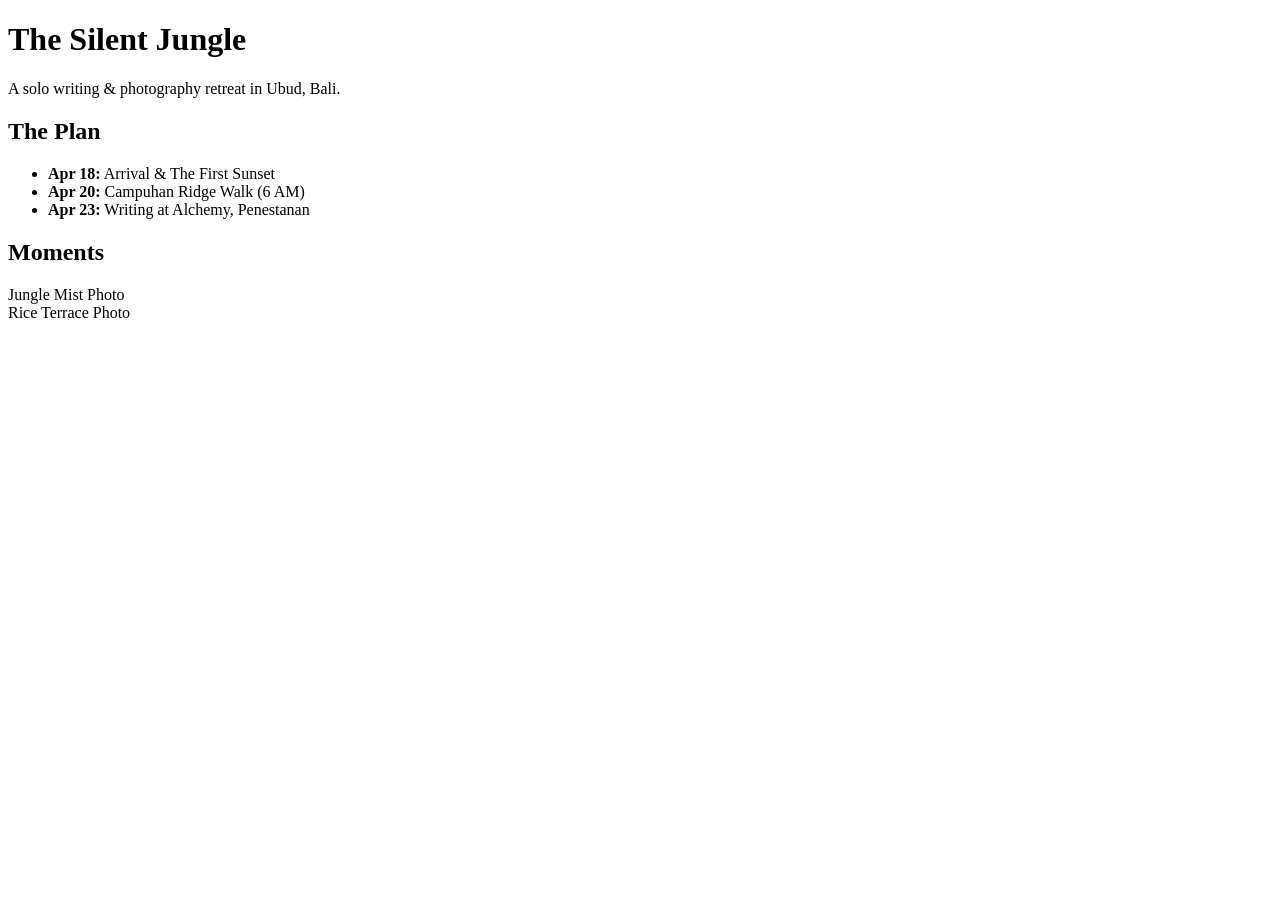
==== index.html @ 525269db "Add initial HTML structure for Ubud Retreat" ====
<!DOCTYPE html>
<html lang="en">
<head>
    <meta charset="UTF-8">
    <meta name="viewport" content="width=device-width, initial-scale=1.0">
    <title>Ubud Retreat | April 2026</title>
    <link rel="stylesheet" href="style.css">
</head>
<body>
    <header>
        <h1>The Silent Jungle</h1>
        <p>A solo writing & photography retreat in Ubud, Bali.</p>
    </header>

    <main>
        <section id="itinerary">
            <h2>The Plan</h2>
            <ul>
                <li><strong>Apr 18:</strong> Arrival & The First Sunset</li>
                <li><strong>Apr 20:</strong> Campuhan Ridge Walk (6 AM)</li>
                <li><strong>Apr 23:</strong> Writing at Alchemy, Penestanan</li>
            </ul>
        </section>

        <section id="gallery">
            <h2>Moments</h2>
            <div class="photo-grid">
                <div class="placeholder">Jungle Mist Photo</div>
                <div class="placeholder">Rice Terrace Photo</div>
            </div>
        </section>
    </main>
</body>
</html>
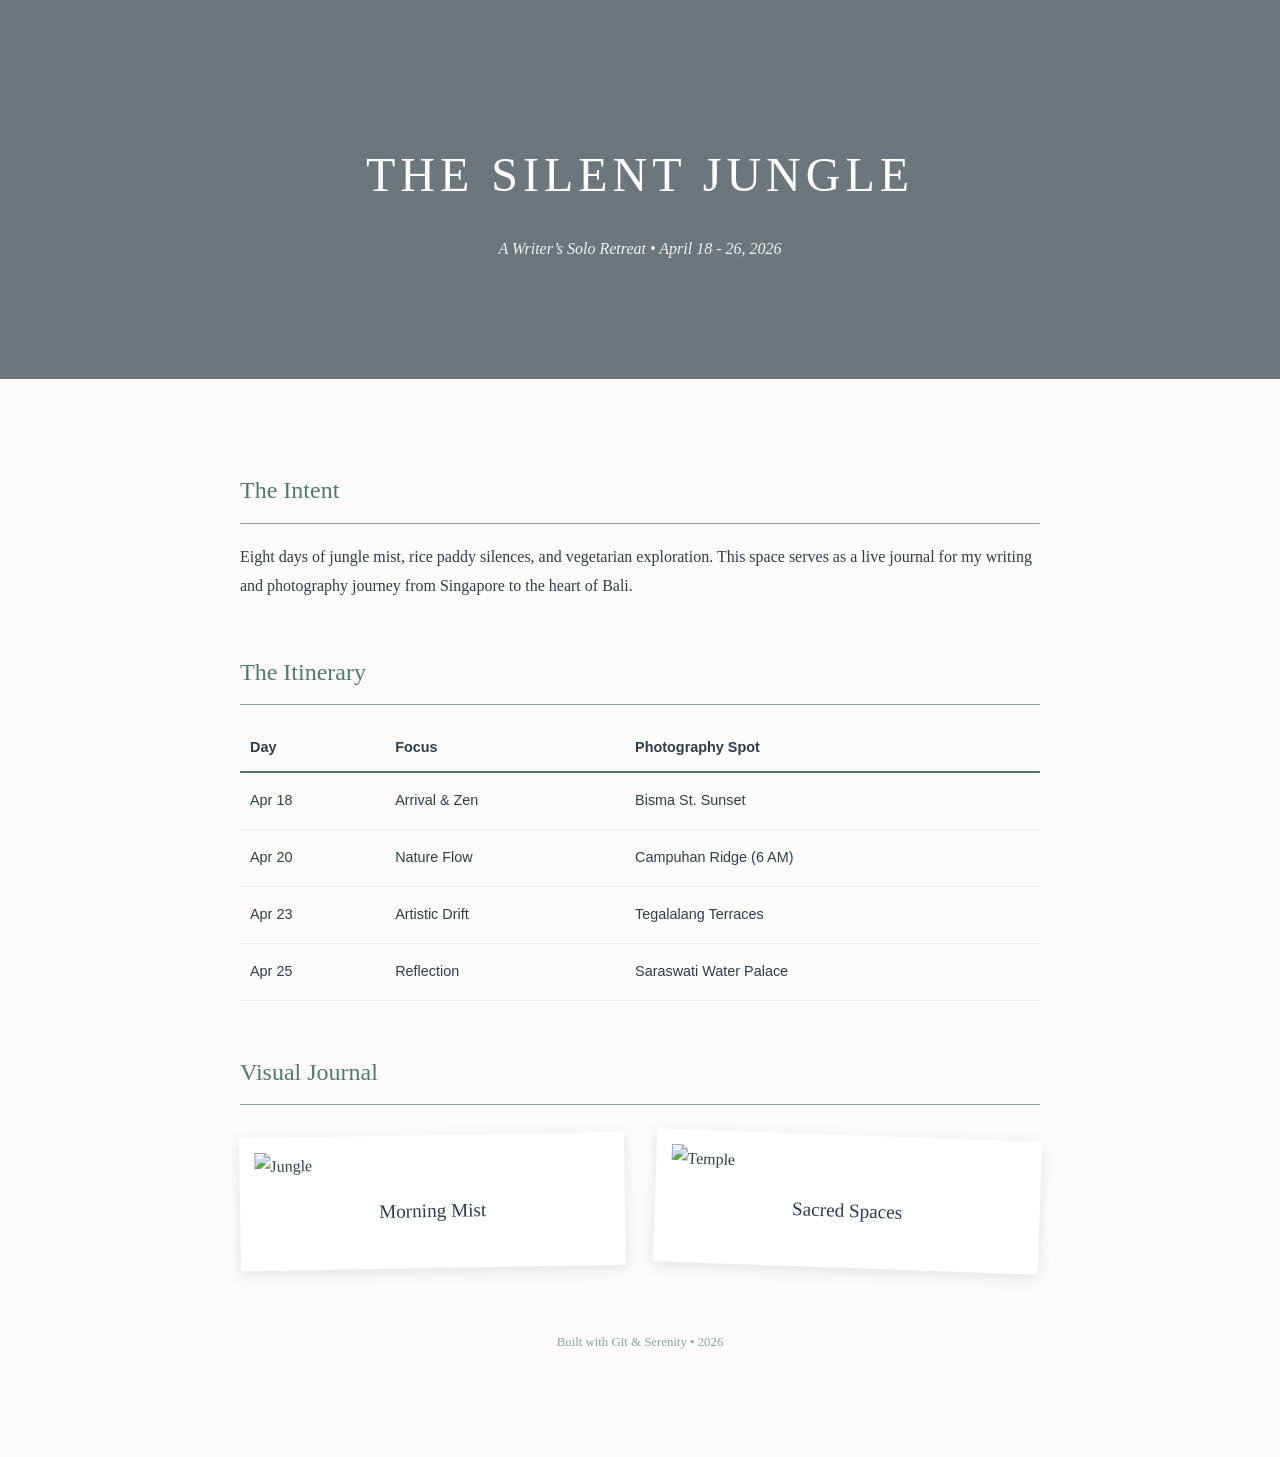
==== commit 61e1d1d5: "Revise title and enhance content structure Updated the title and added new sections for itinerary an" ====
--- a/index.html
+++ b/index.html
@@ -3,32 +3,59 @@
 <head>
     <meta charset="UTF-8">
     <meta name="viewport" content="width=device-width, initial-scale=1.0">
-    <title>Ubud Retreat | April 2026</title>
+    <title>Ubud Retreat | Yugam</title>
     <link rel="stylesheet" href="style.css">
 </head>
 <body>
-    <header>
-        <h1>The Silent Jungle</h1>
-        <p>A solo writing & photography retreat in Ubud, Bali.</p>
-    </header>
 
-    <main>
-        <section id="itinerary">
-            <h2>The Plan</h2>
-            <ul>
-                <li><strong>Apr 18:</strong> Arrival & The First Sunset</li>
-                <li><strong>Apr 20:</strong> Campuhan Ridge Walk (6 AM)</li>
-                <li><strong>Apr 23:</strong> Writing at Alchemy, Penestanan</li>
-            </ul>
-        </section>
+<header>
+    <h1>The Silent Jungle</h1>
+    <p>A Writer’s Solo Retreat • April 18 - 26, 2026</p>
+</header>
 
-        <section id="gallery">
-            <h2>Moments</h2>
-            <div class="photo-grid">
-                <div class="placeholder">Jungle Mist Photo</div>
-                <div class="placeholder">Rice Terrace Photo</div>
+<div class="container">
+    <section id="intro">
+        <h2>The Intent</h2>
+        <p>Eight days of jungle mist, rice paddy silences, and vegetarian exploration. This space serves as a live journal for my writing and photography journey from Singapore to the heart of Bali.</p>
+    </section>
+
+    <section id="plan">
+        <h2>The Itinerary</h2>
+        <table>
+            <thead>
+                <tr>
+                    <th>Day</th>
+                    <th>Focus</th>
+                    <th>Photography Spot</th>
+                </tr>
+            </thead>
+            <tbody>
+                <tr><td>Apr 18</td><td>Arrival & Zen</td><td>Bisma St. Sunset</td></tr>
+                <tr><td>Apr 20</td><td>Nature Flow</td><td>Campuhan Ridge (6 AM)</td></tr>
+                <tr><td>Apr 23</td><td>Artistic Drift</td><td>Tegalalang Terraces</td></tr>
+                <tr><td>Apr 25</td><td>Reflection</td><td>Saraswati Water Palace</td></tr>
+            </tbody>
+        </table>
+    </section>
+
+    <section id="gallery">
+        <h2>Visual Journal</h2>
+        <div class="gallery">
+            <div class="polaroid">
+                <img src="https://images.unsplash.com/photo-1544644181-1484b3fdfc62?auto=format&fit=crop&q=80&w=400" alt="Jungle">
+                <div class="polaroid-caption">Morning Mist</div>
             </div>
-        </section>
-    </main>
+            <div class="polaroid">
+                <img src="https://images.unsplash.com/photo-1518548419970-58e3b4079ab2?auto=format&fit=crop&q=80&w=400" alt="Temple">
+                <div class="polaroid-caption">Sacred Spaces</div>
+            </div>
+        </div>
+    </section>
+
+    <footer>
+        <p>Built with Git & Serenity • 2026</p>
+    </footer>
+</div>
+
 </body>
 </html>
--- a/style.css
+++ b/style.css
@@ -0,0 +1,99 @@
+:root {
+    --jungle-dark: #2f3e46;
+    --jungle-green: #52796f;
+    --cream: #fdfcfb;
+    --sand: #f4f1de;
+    --accent: #84a59d;
+}
+
+body {
+    font-family: 'Georgia', serif;
+    background-color: var(--cream);
+    color: var(--jungle-dark);
+    line-height: 1.8;
+    margin: 0;
+    padding: 0;
+}
+
+.container {
+    max-width: 800px;
+    margin: 0 auto;
+    padding: 40px 20px;
+}
+
+header {
+    text-align: center;
+    padding: 100px 20px;
+    background: linear-gradient(rgba(47, 62, 70, 0.7), rgba(47, 62, 70, 0.7)), 
+                url('https://images.unsplash.com/photo-1558005530-d7c896398ea6?auto=format&fit=crop&q=80&w=1200');
+    background-size: cover;
+    background-position: center;
+    color: white;
+}
+
+header h1 {
+    font-size: 3rem;
+    font-weight: 300;
+    letter-spacing: 5px;
+    text-transform: uppercase;
+    margin-bottom: 10px;
+}
+
+header p {
+    font-style: italic;
+    opacity: 0.9;
+}
+
+h2 {
+    border-bottom: 1px solid var(--accent);
+    padding-bottom: 10px;
+    margin-top: 50px;
+    font-weight: 400;
+    color: var(--jungle-green);
+}
+
+/* Itinerary Table Styling */
+table {
+    width: 100%;
+    border-collapse: collapse;
+    margin: 20px 0;
+    font-family: sans-serif;
+    font-size: 0.9rem;
+}
+
+th { text-align: left; border-bottom: 2px solid var(--jungle-green); padding: 10px; }
+td { padding: 15px 10px; border-bottom: 1px solid #eee; }
+
+/* Photo Gallery Polaroids */
+.gallery {
+    display: grid;
+    grid-template-columns: repeat(auto-fit, minmax(250px, 1fr));
+    gap: 30px;
+    margin-top: 30px;
+}
+
+.polaroid {
+    background: white;
+    padding: 15px 15px 40px 15px;
+    box-shadow: 0 4px 15px rgba(0,0,0,0.1);
+    transform: rotate(-1deg);
+    transition: 0.3s;
+}
+
+.polaroid:nth-child(even) { transform: rotate(2deg); }
+
+.polaroid img { width: 100%; height: auto; }
+
+.polaroid-caption {
+    text-align: center;
+    margin-top: 15px;
+    font-family: 'Brush Script MT', cursive; /* or any handwriting font */
+    font-size: 1.2rem;
+}
+
+footer {
+    text-align: center;
+    padding: 50px;
+    font-size: 0.8rem;
+    color: var(--accent);
+}
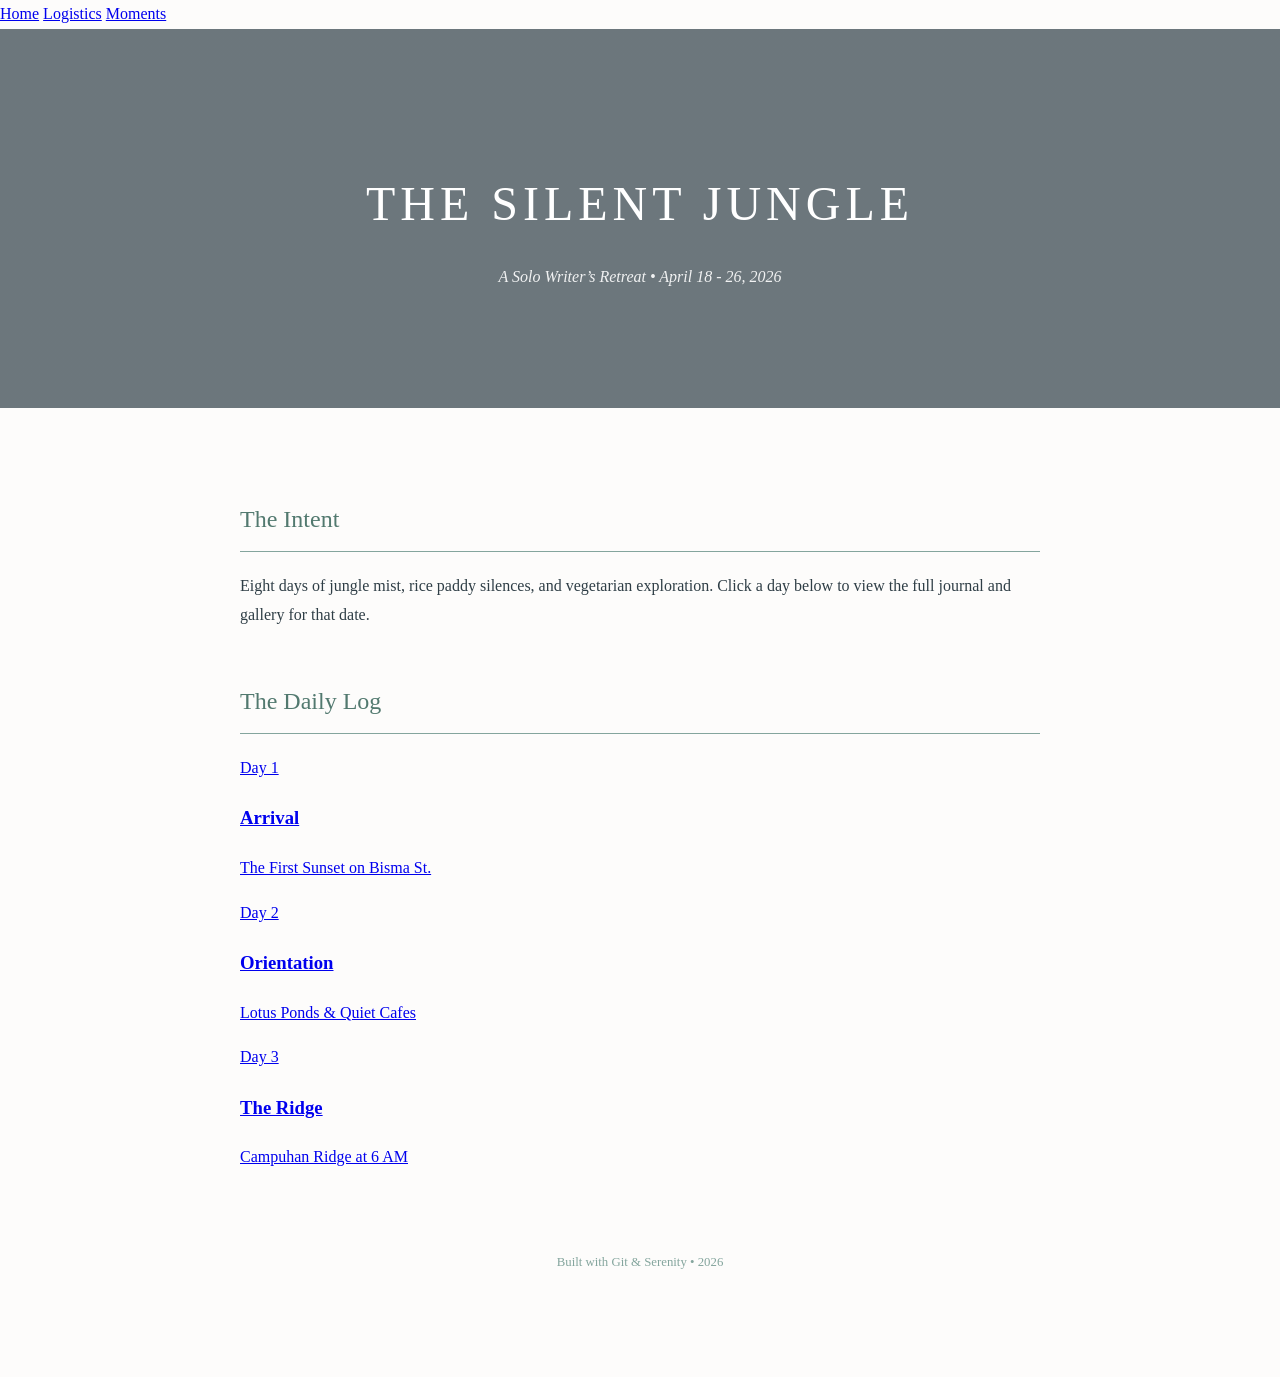
==== commit 719b8118: "Add navigation and update content in index.html" ====
--- a/index.html
+++ b/index.html
@@ -8,48 +8,44 @@
 </head>
 <body>
 
+<nav>
+    <div class="nav-container">
+        <a href="index.html" class="active">Home</a>
+        <a href="logistics.html">Logistics</a>
+        <a href="gallery.html">Moments</a>
+    </div>
+</nav>
+
 <header>
     <h1>The Silent Jungle</h1>
-    <p>A Writer’s Solo Retreat • April 18 - 26, 2026</p>
+    <p>A Solo Writer’s Retreat • April 18 - 26, 2026</p>
 </header>
 
 <div class="container">
     <section id="intro">
         <h2>The Intent</h2>
-        <p>Eight days of jungle mist, rice paddy silences, and vegetarian exploration. This space serves as a live journal for my writing and photography journey from Singapore to the heart of Bali.</p>
+        <p>Eight days of jungle mist, rice paddy silences, and vegetarian exploration. Click a day below to view the full journal and gallery for that date.</p>
     </section>
 
-    <section id="plan">
-        <h2>The Itinerary</h2>
-        <table>
-            <thead>
-                <tr>
-                    <th>Day</th>
-                    <th>Focus</th>
-                    <th>Photography Spot</th>
-                </tr>
-            </thead>
-            <tbody>
-                <tr><td>Apr 18</td><td>Arrival & Zen</td><td>Bisma St. Sunset</td></tr>
-                <tr><td>Apr 20</td><td>Nature Flow</td><td>Campuhan Ridge (6 AM)</td></tr>
-                <tr><td>Apr 23</td><td>Artistic Drift</td><td>Tegalalang Terraces</td></tr>
-                <tr><td>Apr 25</td><td>Reflection</td><td>Saraswati Water Palace</td></tr>
-            </tbody>
-        </table>
-    </section>
-
-    <section id="gallery">
-        <h2>Visual Journal</h2>
-        <div class="gallery">
-            <div class="polaroid">
-                <img src="https://images.unsplash.com/photo-1544644181-1484b3fdfc62?auto=format&fit=crop&q=80&w=400" alt="Jungle">
-                <div class="polaroid-caption">Morning Mist</div>
+    <section id="itinerary">
+        <h2>The Daily Log</h2>
+        <div class="day-grid">
+            <a href="day1.html" class="day-card">
+                <span class="day-num">Day 1</span>
+                <h3>Arrival</h3>
+                <p>The First Sunset on Bisma St.</p>
+            </a>
+            <a href="day2.html" class="day-card">
+                <span class="day-num">Day 2</span>
+                <h3>Orientation</h3>
+                <p>Lotus Ponds & Quiet Cafes</p>
+            </a>
+            <a href="day3.html" class="day-card">
+                <span class="day-num">Day 3</span>
+                <h3>The Ridge</h3>
+                <p>Campuhan Ridge at 6 AM</p>
+            </a>
             </div>
-            <div class="polaroid">
-                <img src="https://images.unsplash.com/photo-1518548419970-58e3b4079ab2?auto=format&fit=crop&q=80&w=400" alt="Temple">
-                <div class="polaroid-caption">Sacred Spaces</div>
-            </div>
-        </div>
     </section>
 
     <footer>
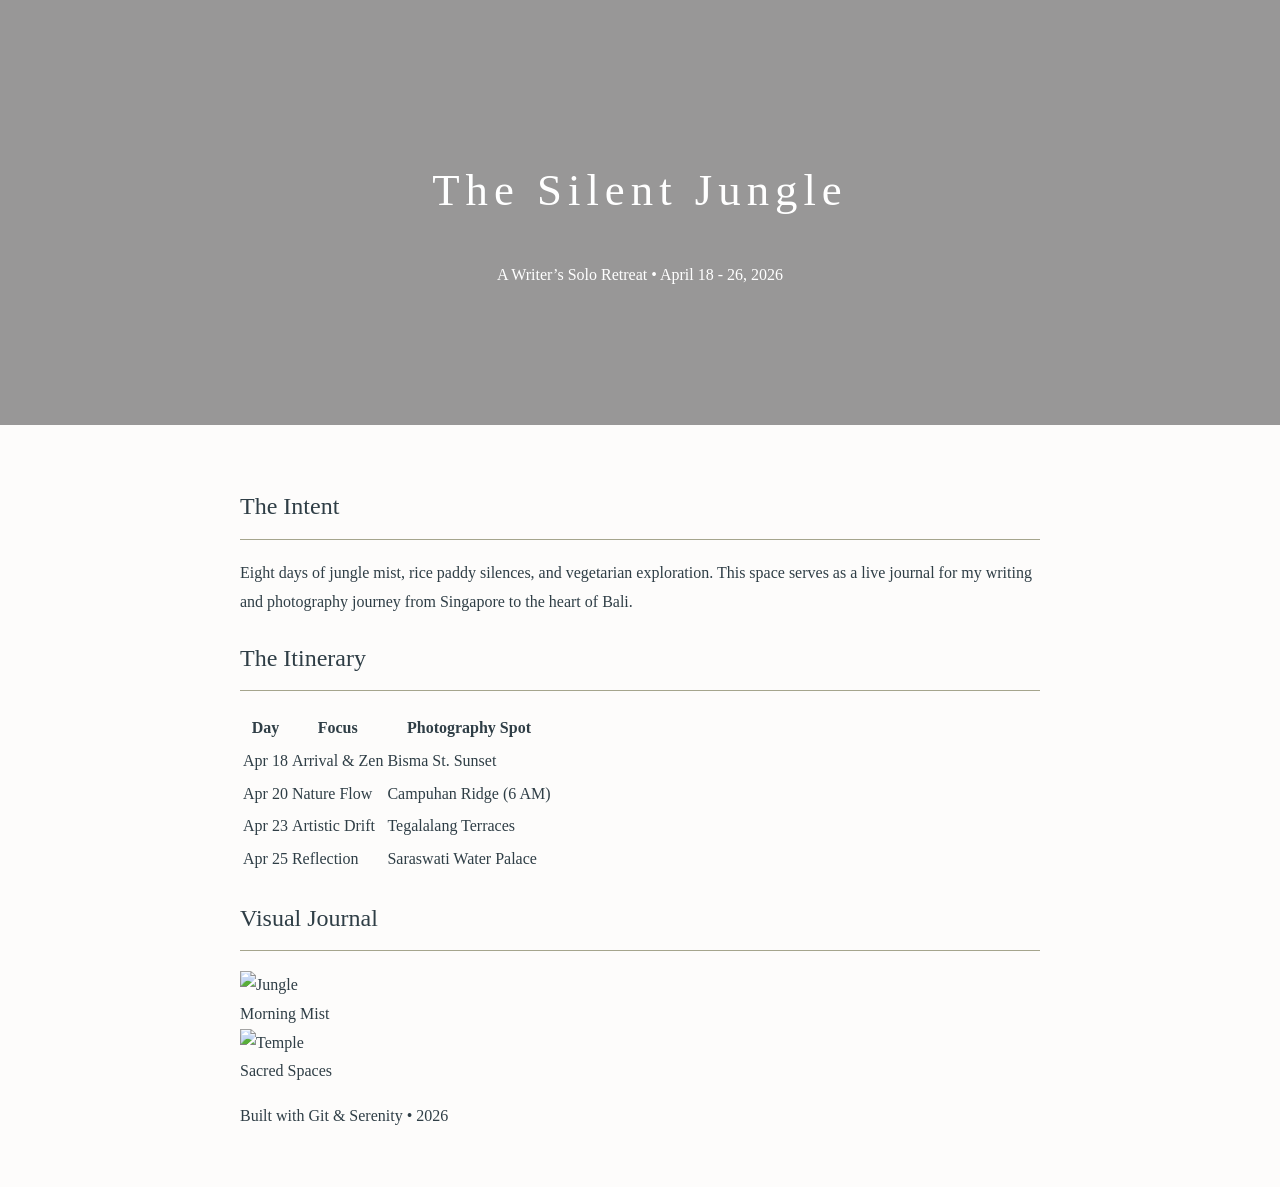
==== commit a09f50b3: "Update index.html" ====
--- a/index.html
+++ b/index.html
@@ -8,44 +8,48 @@
 </head>
 <body>
 
-<nav>
-    <div class="nav-container">
-        <a href="index.html" class="active">Home</a>
-        <a href="logistics.html">Logistics</a>
-        <a href="gallery.html">Moments</a>
-    </div>
-</nav>
-
 <header>
     <h1>The Silent Jungle</h1>
-    <p>A Solo Writer’s Retreat • April 18 - 26, 2026</p>
+    <p>A Writer’s Solo Retreat • April 18 - 26, 2026</p>
 </header>
 
 <div class="container">
     <section id="intro">
         <h2>The Intent</h2>
-        <p>Eight days of jungle mist, rice paddy silences, and vegetarian exploration. Click a day below to view the full journal and gallery for that date.</p>
+        <p>Eight days of jungle mist, rice paddy silences, and vegetarian exploration. This space serves as a live journal for my writing and photography journey from Singapore to the heart of Bali.</p>
     </section>
 
-    <section id="itinerary">
-        <h2>The Daily Log</h2>
-        <div class="day-grid">
-            <a href="day1.html" class="day-card">
-                <span class="day-num">Day 1</span>
-                <h3>Arrival</h3>
-                <p>The First Sunset on Bisma St.</p>
-            </a>
-            <a href="day2.html" class="day-card">
-                <span class="day-num">Day 2</span>
-                <h3>Orientation</h3>
-                <p>Lotus Ponds & Quiet Cafes</p>
-            </a>
-            <a href="day3.html" class="day-card">
-                <span class="day-num">Day 3</span>
-                <h3>The Ridge</h3>
-                <p>Campuhan Ridge at 6 AM</p>
-            </a>
+    <section id="plan">
+        <h2>The Itinerary</h2>
+        <table>
+            <thead>
+                <tr>
+                    <th>Day</th>
+                    <th>Focus</th>
+                    <th>Photography Spot</th>
+                </tr>
+            </thead>
+            <tbody>
+                <tr><td>Apr 18</td><td>Arrival & Zen</td><td>Bisma St. Sunset</td></tr>
+                <tr><td>Apr 20</td><td>Nature Flow</td><td>Campuhan Ridge (6 AM)</td></tr>
+                <tr><td>Apr 23</td><td>Artistic Drift</td><td>Tegalalang Terraces</td></tr>
+                <tr><td>Apr 25</td><td>Reflection</td><td>Saraswati Water Palace</td></tr>
+            </tbody>
+        </table>
+    </section>
+
+    <section id="gallery">
+        <h2>Visual Journal</h2>
+        <div class="gallery">
+            <div class="polaroid">
+                <img src="https://images.unsplash.com/photo-1544644181-1484b3fdfc62?auto=format&fit=crop&q=80&w=400" alt="Jungle">
+                <div class="polaroid-caption">Morning Mist</div>
             </div>
+            <div class="polaroid">
+                <img src="https://images.unsplash.com/photo-1518548419970-58e3b4079ab2?auto=format&fit=crop&q=80&w=400" alt="Temple">
+                <div class="polaroid-caption">Sacred Spaces</div>
+            </div>
+        </div>
     </section>
 
     <footer>
--- a/style.css
+++ b/style.css
@@ -1,99 +1,87 @@
 :root {
     --jungle-dark: #2f3e46;
     --jungle-green: #52796f;
-    --cream: #fdfcfb;
-    --sand: #f4f1de;
-    --accent: #84a59d;
+    --sage: #84a59d;
+    --parchment: #fdfcfb;
+    --accent: #a5a58d;
 }
 
 body {
     font-family: 'Georgia', serif;
-    background-color: var(--cream);
+    background-color: var(--parchment);
     color: var(--jungle-dark);
     line-height: 1.8;
     margin: 0;
-    padding: 0;
 }
 
-.container {
+/* Navigation Bar */
+nav {
+    background: white;
+    padding: 15px 0;
+    border-bottom: 1px solid #eee;
+    position: sticky;
+    top: 0;
+    z-index: 1000;
+}
+
+.nav-container {
     max-width: 800px;
     margin: 0 auto;
-    padding: 40px 20px;
+    display: flex;
+    justify-content: center;
+    gap: 30px;
 }
 
+nav a {
+    text-decoration: none;
+    color: var(--jungle-dark);
+    font-size: 0.9rem;
+    text-transform: uppercase;
+    letter-spacing: 1px;
+}
+
+nav a.active { color: var(--jungle-green); font-weight: bold; }
+
+/* Header */
 header {
     text-align: center;
-    padding: 100px 20px;
-    background: linear-gradient(rgba(47, 62, 70, 0.7), rgba(47, 62, 70, 0.7)), 
-                url('https://images.unsplash.com/photo-1558005530-d7c896398ea6?auto=format&fit=crop&q=80&w=1200');
+    padding: 120px 20px;
+    background: linear-gradient(rgba(0,0,0,0.4), rgba(0,0,0,0.4)), 
+                url('https://images.unsplash.com/photo-1518548419970-58e3b4079ab2?auto=format&fit=crop&q=80&w=1200');
     background-size: cover;
     background-position: center;
     color: white;
 }
 
-header h1 {
-    font-size: 3rem;
-    font-weight: 300;
-    letter-spacing: 5px;
-    text-transform: uppercase;
-    margin-bottom: 10px;
-}
+header h1 { font-size: 2.8rem; font-weight: 300; letter-spacing: 6px; }
 
-header p {
-    font-style: italic;
-    opacity: 0.9;
-}
-
-h2 {
-    border-bottom: 1px solid var(--accent);
-    padding-bottom: 10px;
-    margin-top: 50px;
-    font-weight: 400;
-    color: var(--jungle-green);
-}
-
-/* Itinerary Table Styling */
-table {
-    width: 100%;
-    border-collapse: collapse;
-    margin: 20px 0;
-    font-family: sans-serif;
-    font-size: 0.9rem;
-}
-
-th { text-align: left; border-bottom: 2px solid var(--jungle-green); padding: 10px; }
-td { padding: 15px 10px; border-bottom: 1px solid #eee; }
-
-/* Photo Gallery Polaroids */
-.gallery {
+/* Day Cards Grid */
+.day-grid {
     display: grid;
-    grid-template-columns: repeat(auto-fit, minmax(250px, 1fr));
-    gap: 30px;
+    grid-template-columns: repeat(auto-fit, minmax(200px, 1fr));
+    gap: 20px;
     margin-top: 30px;
 }
 
-.polaroid {
+.day-card {
     background: white;
-    padding: 15px 15px 40px 15px;
-    box-shadow: 0 4px 15px rgba(0,0,0,0.1);
-    transform: rotate(-1deg);
-    transition: 0.3s;
+    padding: 25px;
+    text-decoration: none;
+    color: inherit;
+    border: 1px solid #eee;
+    transition: all 0.3s ease;
+    border-radius: 4px;
 }
 
-.polaroid:nth-child(even) { transform: rotate(2deg); }
-
-.polaroid img { width: 100%; height: auto; }
-
-.polaroid-caption {
-    text-align: center;
-    margin-top: 15px;
-    font-family: 'Brush Script MT', cursive; /* or any handwriting font */
-    font-size: 1.2rem;
+.day-card:hover {
+    transform: translateY(-5px);
+    border-color: var(--jungle-green);
+    box-shadow: 0 10px 20px rgba(0,0,0,0.05);
 }
 
-footer {
-    text-align: center;
-    padding: 50px;
-    font-size: 0.8rem;
-    color: var(--accent);
-}
+.day-num { font-size: 0.8rem; color: var(--sage); text-transform: uppercase; }
+.day-card h3 { margin: 10px 0; font-weight: 400; }
+
+/* Container */
+.container { max-width: 800px; margin: 0 auto; padding: 40px 20px; }
+h2 { border-bottom: 1px solid var(--accent); padding-bottom: 10px; font-weight: 400; }
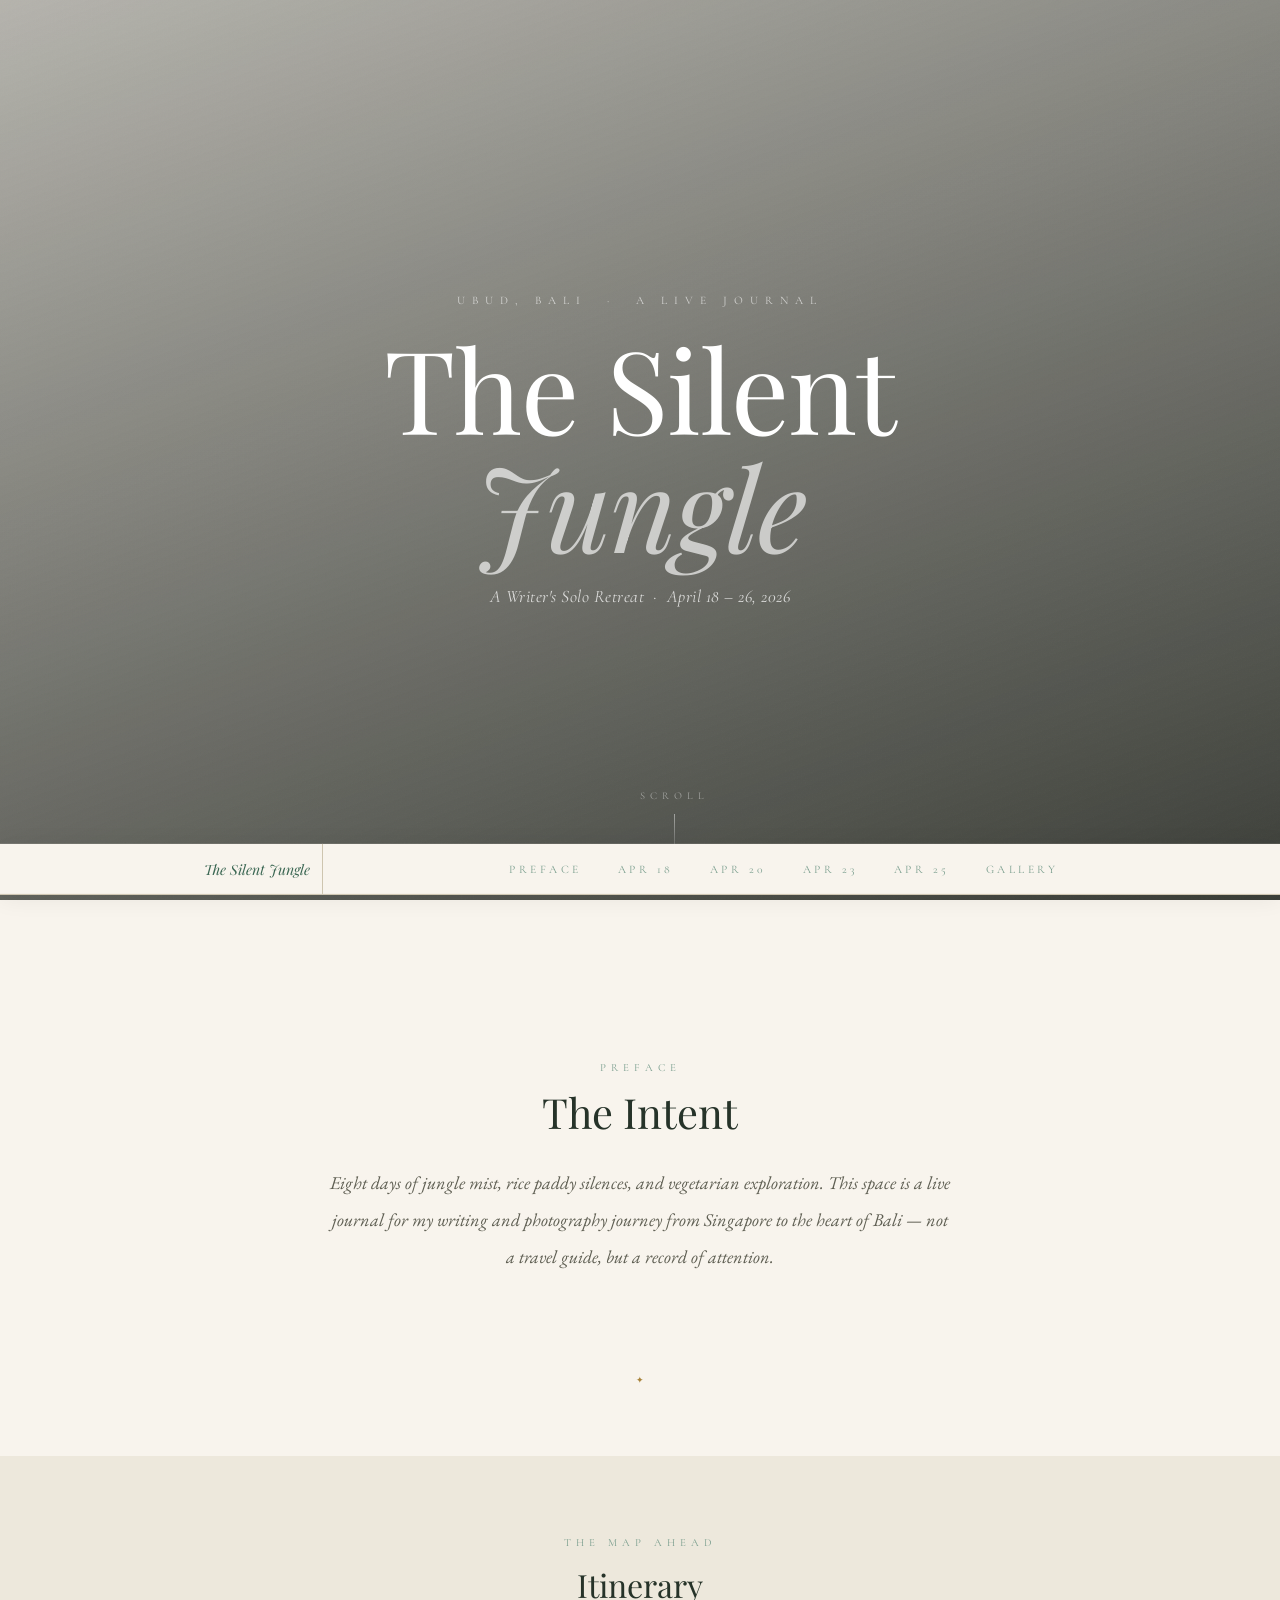
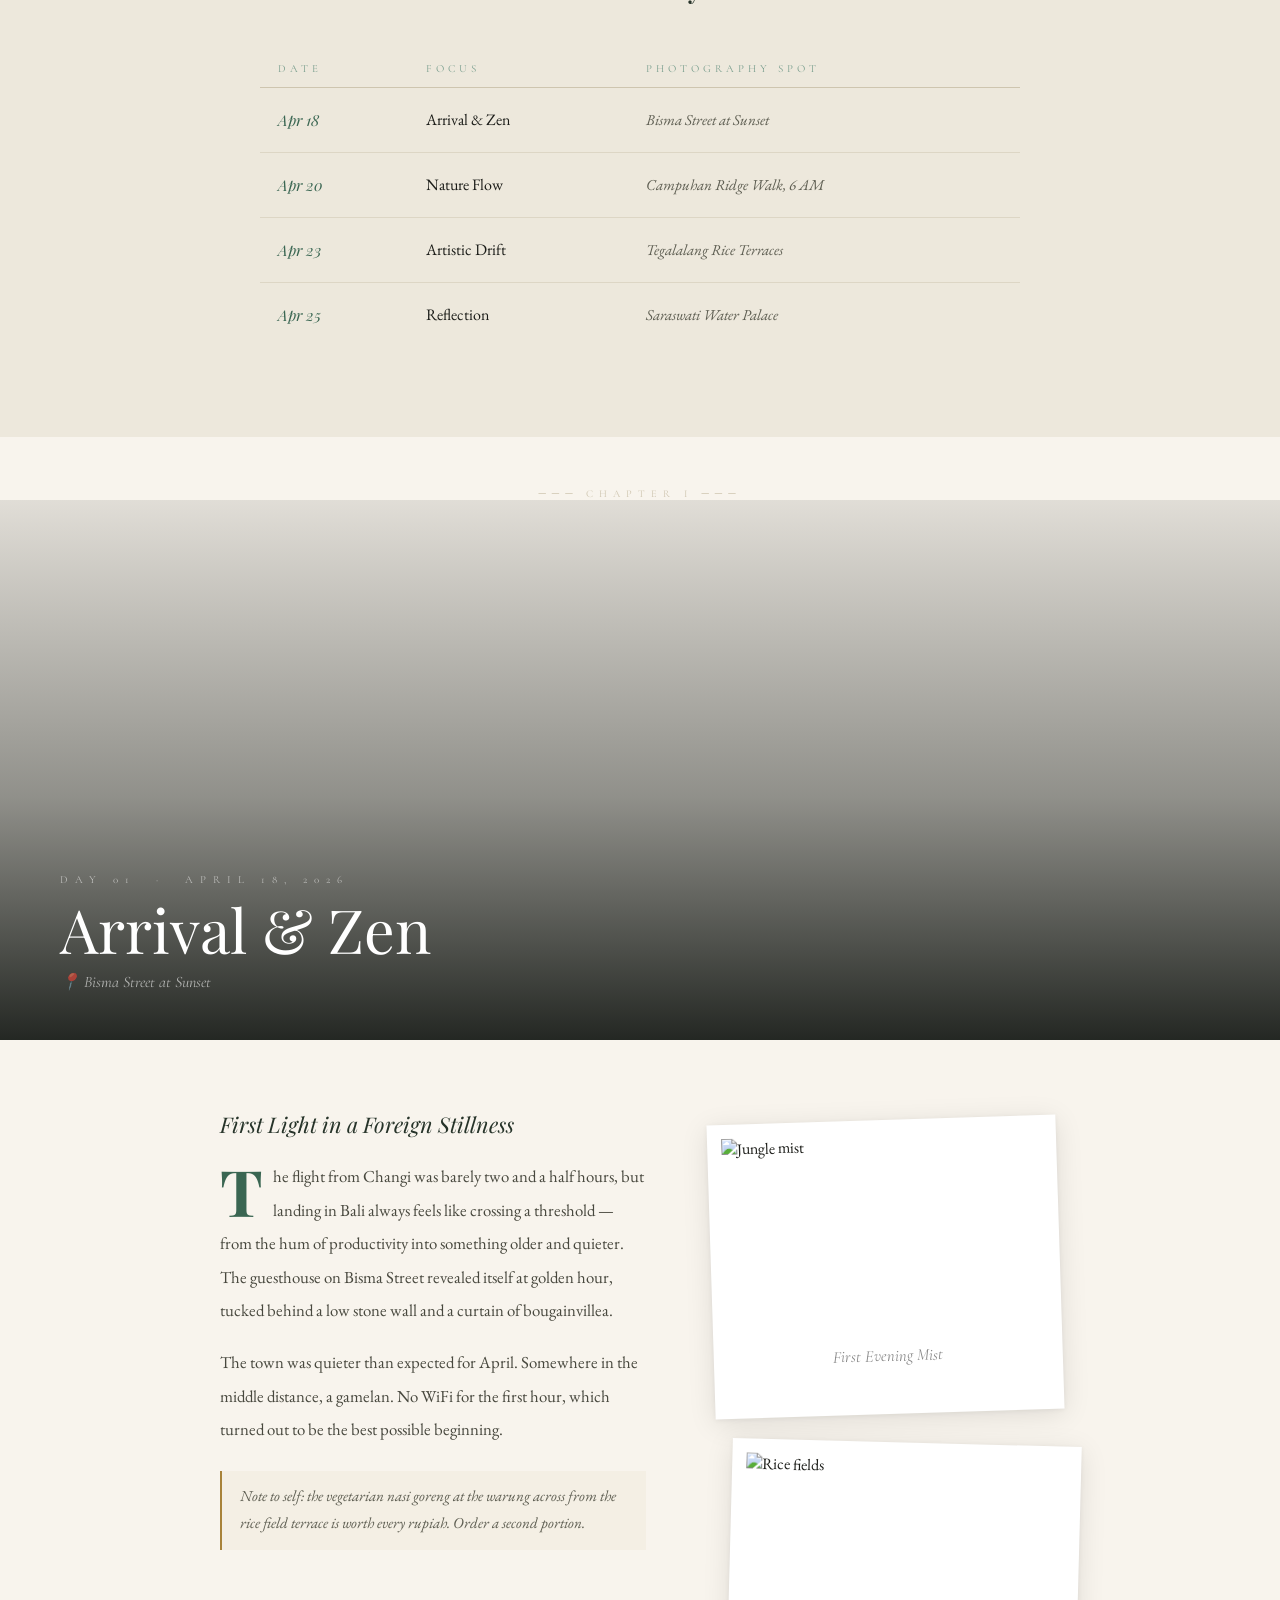
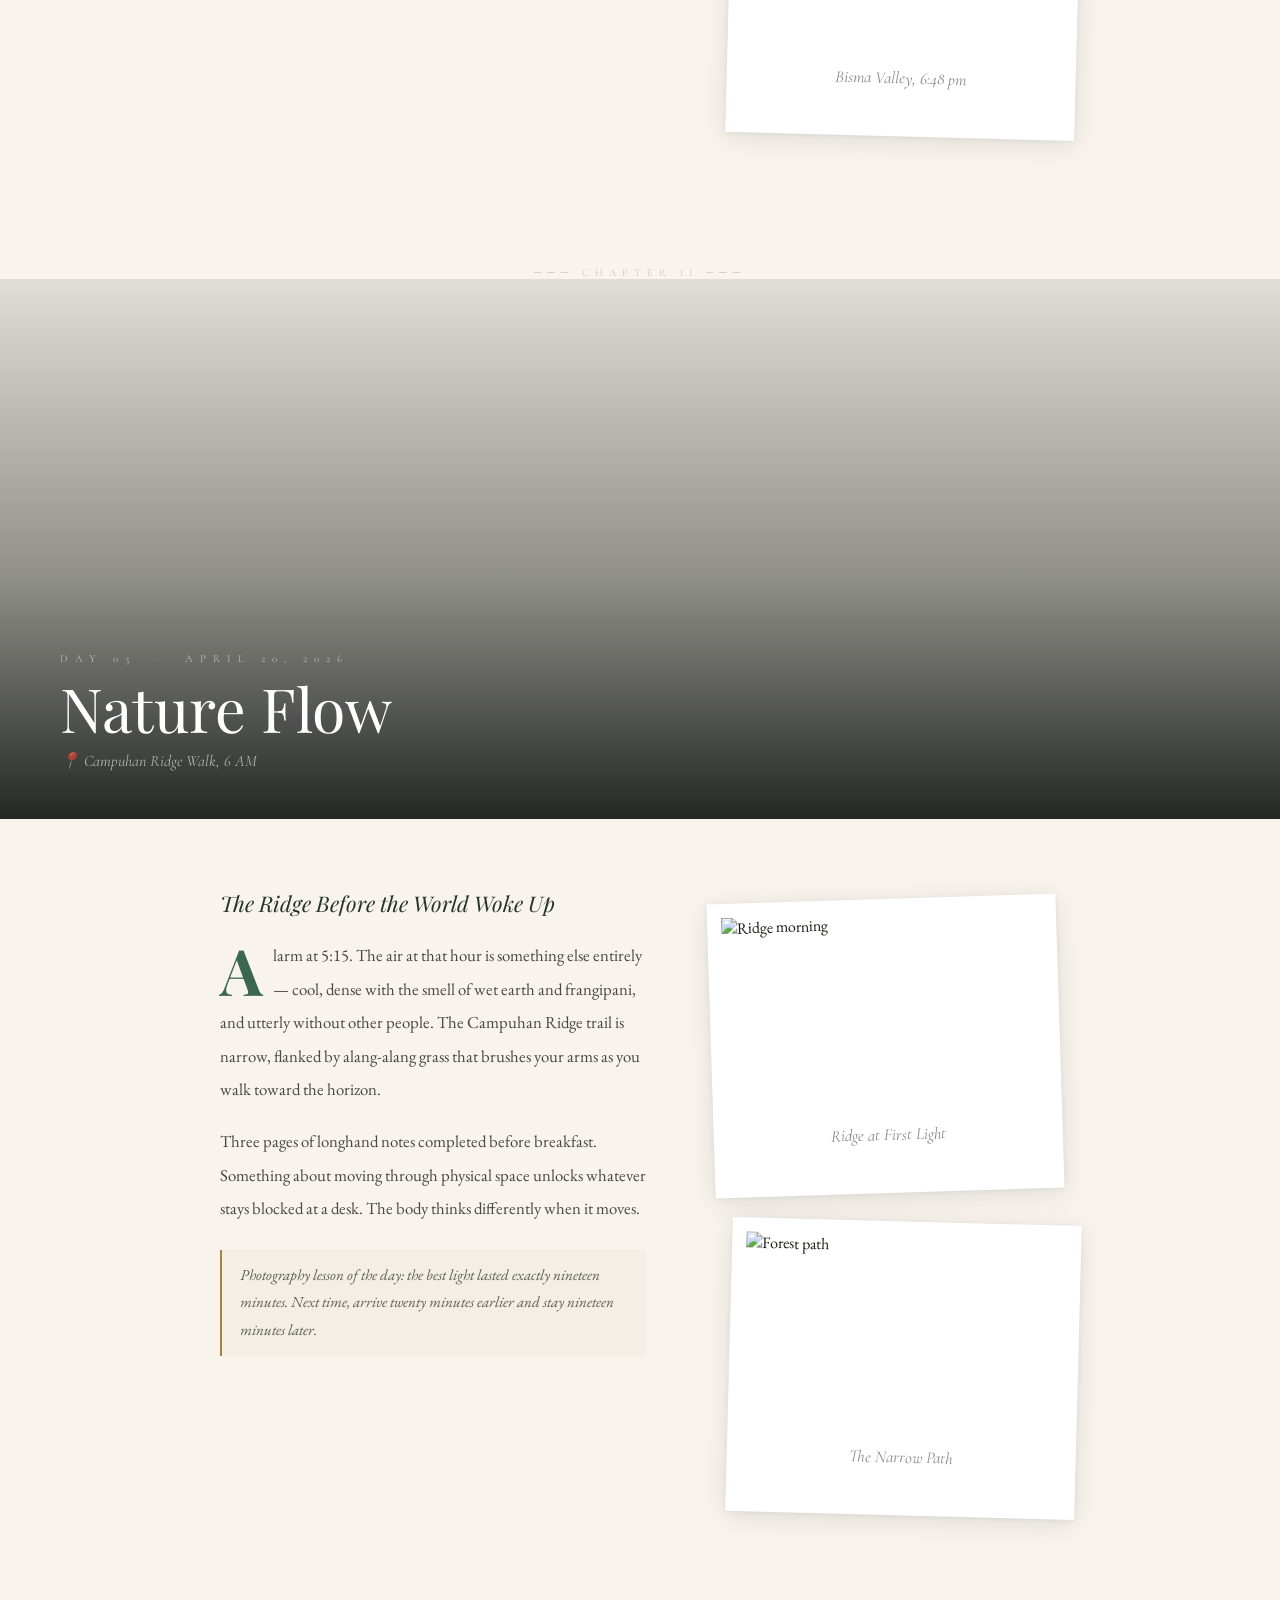
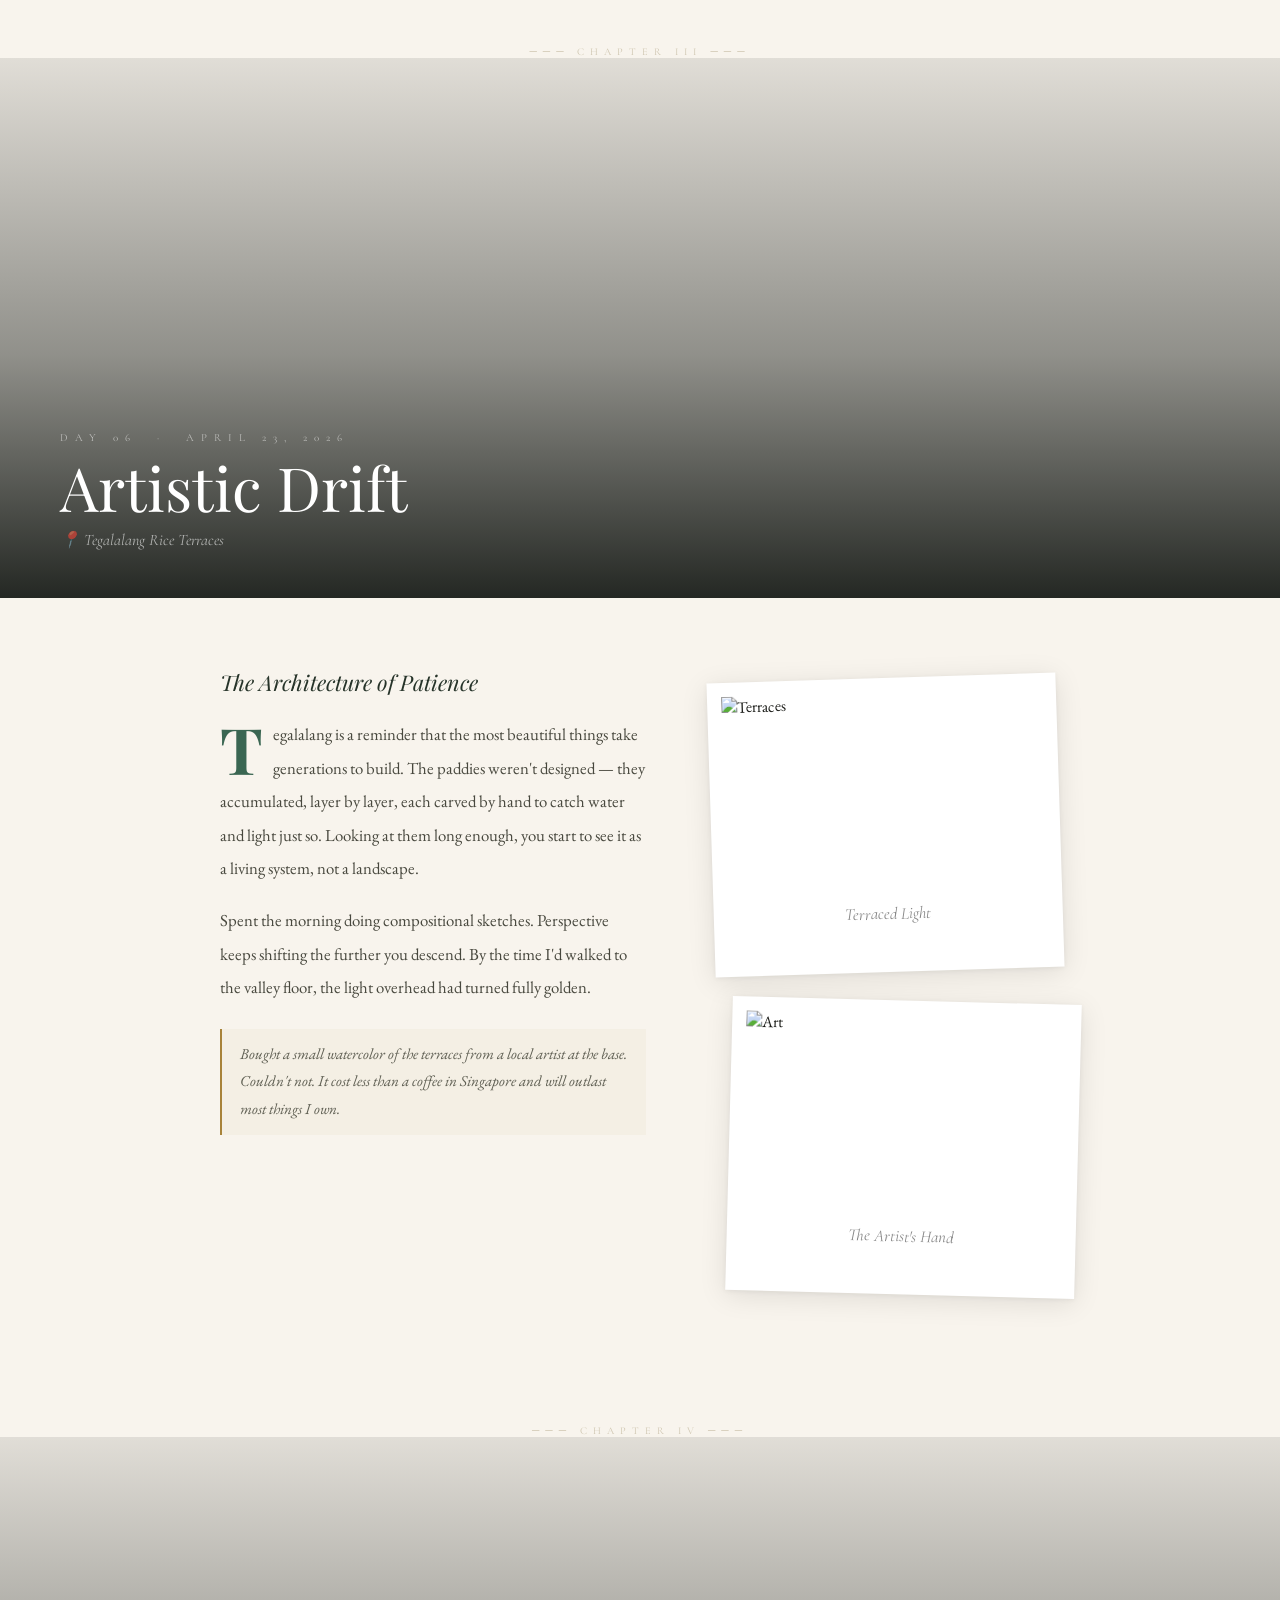
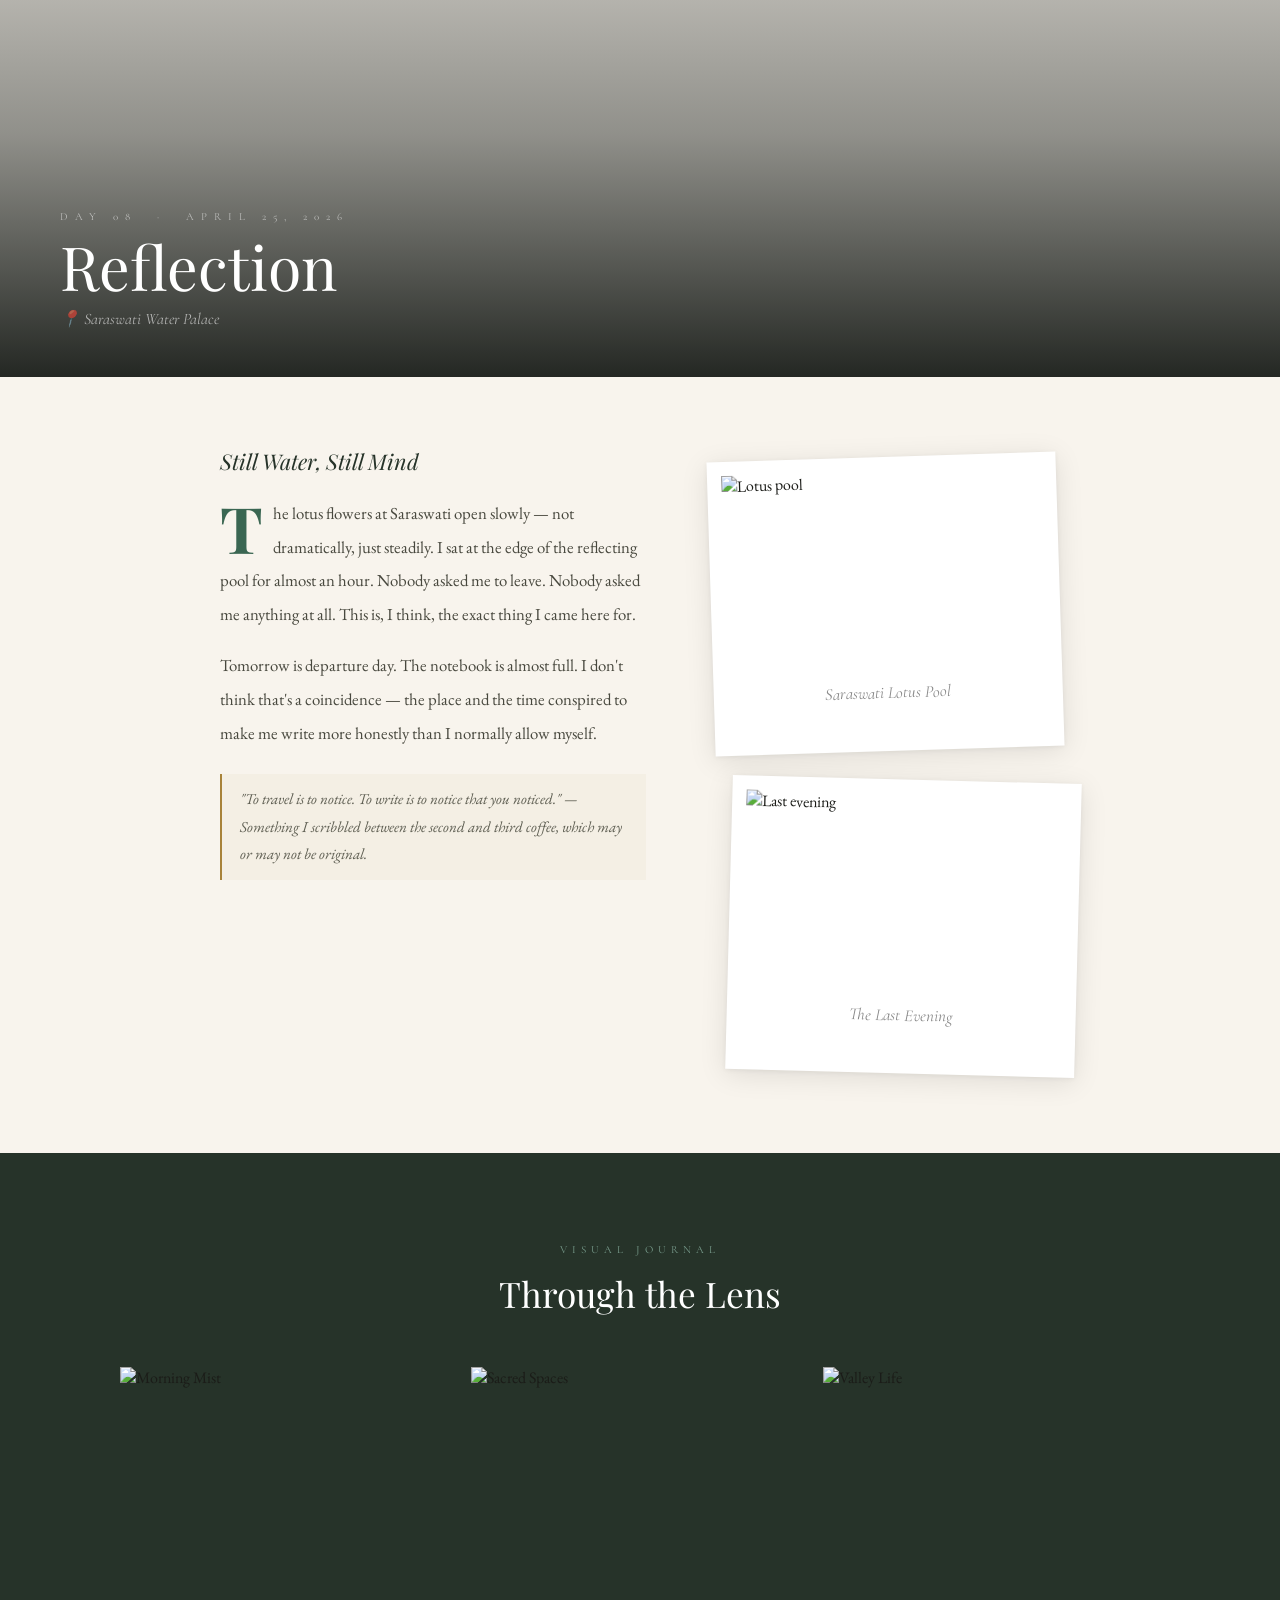
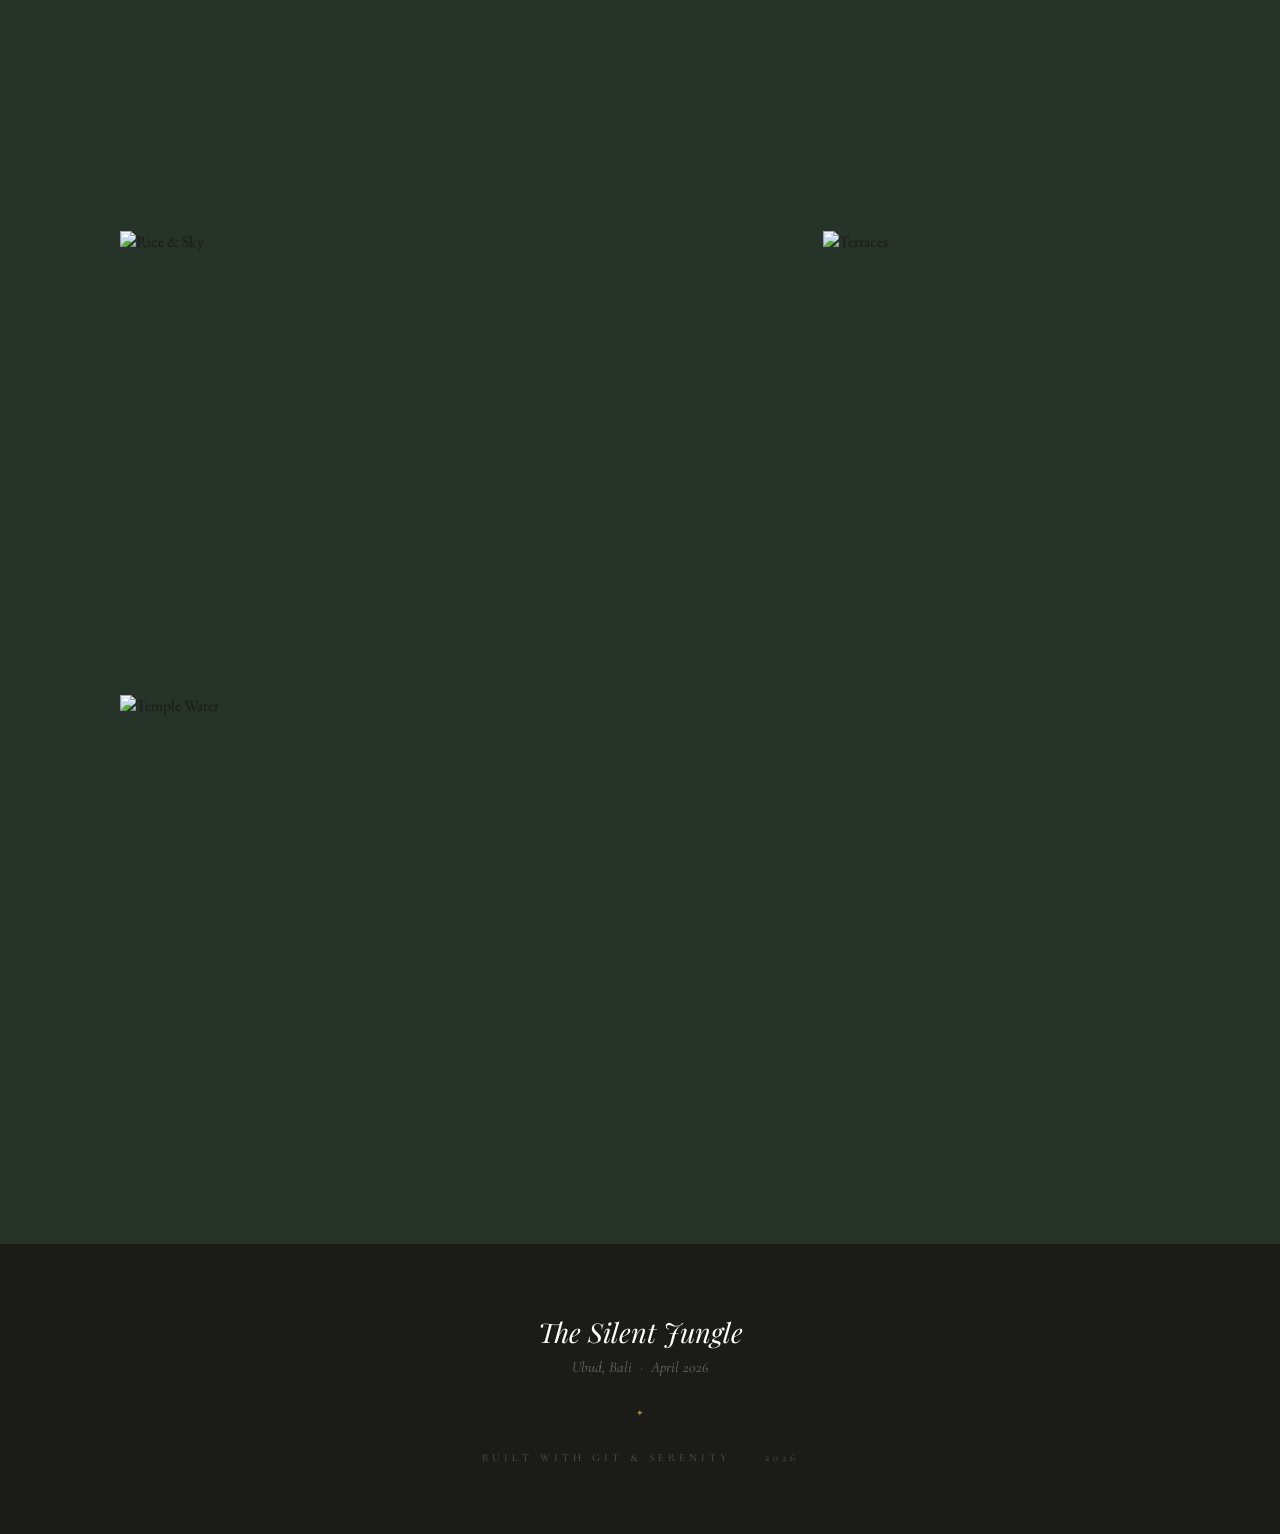
==== commit c554e47e: "Update print statement from 'Hello' to 'Goodbye'" ====
--- a/index.html
+++ b/index.html
@@ -1,61 +1,791 @@
 <!DOCTYPE html>
 <html lang="en">
 <head>
-    <meta charset="UTF-8">
-    <meta name="viewport" content="width=device-width, initial-scale=1.0">
-    <title>Ubud Retreat | Yugam</title>
-    <link rel="stylesheet" href="style.css">
+  <meta charset="UTF-8">
+  <meta name="viewport" content="width=device-width, initial-scale=1.0">
+  <title>The Silent Jungle · Yugam in Ubud</title>
+  <link href="https://fonts.googleapis.com/css2?family=Playfair+Display:ital,wght@0,400;0,500;0,700;1,400;1,500&family=EB+Garamond:ital,opsz,wght@0,8..144,400;0,8..144,500;1,8..144,400&family=Cormorant+Garamond:ital,wght@0,300;0,400;0,600;1,300;1,400;1,600&display=swap" rel="stylesheet">
+  <style>
+    /* ═══ TOKENS ═══ */
+    :root {
+      --ink:        #1b1c18;
+      --forest:     #263329;
+      --green:      #3a6652;
+      --sage:       #7a9e8e;
+      --cream:      #f8f4ed;
+      --parchment:  #ede8dc;
+      --sand:       #cec5af;
+      --gold:       #a8833a;
+      --muted:      #5e5e52;
+    }
+
+    /* ═══ RESET ═══ */
+    *, *::before, *::after { margin: 0; padding: 0; box-sizing: border-box; }
+    html { scroll-behavior: smooth; }
+    body {
+      font-family: 'EB Garamond', Georgia, serif;
+      background: var(--cream);
+      color: var(--ink);
+      overflow-x: hidden;
+    }
+    img { display: block; max-width: 100%; }
+    a { color: inherit; text-decoration: none; }
+
+    /* ═══ HERO ═══ */
+    .hero {
+      height: 100vh;
+      min-height: 580px;
+      position: relative;
+      display: flex;
+      flex-direction: column;
+      align-items: center;
+      justify-content: center;
+      overflow: hidden;
+    }
+    .hero-bg {
+      position: absolute;
+      inset: 0;
+      background:
+        url('https://images.unsplash.com/photo-1558005530-d7c896398ea6?auto=format&fit=crop&q=85&w=1800')
+        center/cover no-repeat;
+      transform: scale(1.08);
+      animation: heroZoom 14s cubic-bezier(0.25,0.46,0.45,0.94) forwards;
+    }
+    @keyframes heroZoom {
+      from { transform: scale(1.08); }
+      to   { transform: scale(1.0); }
+    }
+    .hero-overlay {
+      position: absolute; inset: 0;
+      background: linear-gradient(
+        160deg,
+        rgba(26,30,24,0.30) 0%,
+        rgba(26,30,24,0.62) 55%,
+        rgba(26,30,24,0.85) 100%
+      );
+    }
+    /* film grain */
+    .hero::after {
+      content: '';
+      position: absolute; inset: 0;
+      background-image: url("data:image/svg+xml,%3Csvg xmlns='http://www.w3.org/2000/svg' width='300' height='300'%3E%3Cfilter id='n'%3E%3CfeTurbulence type='fractalNoise' baseFrequency='0.75' numOctaves='4' stitchTiles='stitch'/%3E%3C/filter%3E%3Crect width='300' height='300' filter='url(%23n)' opacity='0.055'/%3E%3C/svg%3E");
+      opacity: 0.45;
+      pointer-events: none;
+    }
+    .hero-content {
+      position: relative; z-index: 2;
+      text-align: center; color: #fff;
+      padding: 20px 30px;
+      opacity: 0;
+      animation: fadeUp 1.6s cubic-bezier(0.22,0.61,0.36,1) 0.4s forwards;
+    }
+    .hero-eyebrow {
+      font-family: 'Cormorant Garamond', serif;
+      font-size: 0.72rem;
+      letter-spacing: 7px;
+      text-transform: uppercase;
+      opacity: 0.65;
+      margin-bottom: 22px;
+    }
+    .hero h1 {
+      font-family: 'Playfair Display', serif;
+      font-size: clamp(3.2rem, 9vw, 7.5rem);
+      font-weight: 400;
+      line-height: 1.02;
+      letter-spacing: -1px;
+      margin-bottom: 22px;
+    }
+    .hero h1 em { font-style: italic; color: rgba(255,255,255,0.65); }
+    .hero-sub {
+      font-family: 'Cormorant Garamond', serif;
+      font-style: italic;
+      font-size: 1.1rem;
+      opacity: 0.75;
+      letter-spacing: 0.5px;
+    }
+    .scroll-cue {
+      position: absolute; bottom: 38px; left: 50%;
+      transform: translateX(-50%);
+      z-index: 2; color: rgba(255,255,255,0.45);
+      font-family: 'Cormorant Garamond', serif;
+      font-size: 0.65rem; letter-spacing: 5px; text-transform: uppercase;
+      display: flex; flex-direction: column; align-items: center; gap: 12px;
+      opacity: 0;
+      animation: fadeUp 2s ease 2s forwards;
+    }
+    .scroll-line {
+      width: 1px; height: 48px;
+      background: linear-gradient(to bottom, rgba(255,255,255,0.45), transparent);
+      animation: linePulse 2.2s ease-in-out infinite;
+    }
+    @keyframes linePulse {
+      0%,100% { opacity: 0.35; transform: scaleY(1); }
+      50%      { opacity: 1;    transform: scaleY(1.12); }
+    }
+
+    /* ═══ STICKY NAV ═══ */
+    .day-nav {
+      position: sticky; top: 0; z-index: 100;
+      background: var(--cream);
+      border-bottom: 1px solid var(--sand);
+      transform: translateY(-110%);
+      transition: transform 0.45s cubic-bezier(0.22,0.61,0.36,1);
+      box-shadow: 0 3px 24px rgba(0,0,0,0.07);
+    }
+    .day-nav.visible { transform: translateY(0); }
+    .nav-inner {
+      max-width: 920px; margin: 0 auto;
+      display: flex; align-items: stretch; justify-content: space-between;
+      padding: 0 24px;
+    }
+    .nav-brand {
+      font-family: 'Playfair Display', serif;
+      font-size: 0.88rem; font-style: italic;
+      color: var(--green);
+      display: flex; align-items: center;
+      padding: 0 12px 0 0;
+      border-right: 1px solid var(--sand);
+      white-space: nowrap;
+    }
+    .nav-links { display: flex; }
+    .nav-link {
+      padding: 18px 18px;
+      font-family: 'Cormorant Garamond', serif;
+      font-size: 0.72rem; letter-spacing: 3.5px;
+      text-transform: uppercase; color: var(--sage);
+      position: relative; transition: color 0.3s;
+      white-space: nowrap;
+    }
+    .nav-link::after {
+      content: ''; position: absolute;
+      bottom: 0; left: 0; right: 0; height: 2px;
+      background: var(--green);
+      transform: scaleX(0); transform-origin: left;
+      transition: transform 0.35s ease;
+    }
+    .nav-link:hover, .nav-link.active { color: var(--green); }
+    .nav-link.active::after { transform: scaleX(1); }
+
+    /* ═══ SHARED SECTION UTILITIES ═══ */
+    .section-label {
+      font-family: 'Cormorant Garamond', serif;
+      font-size: 0.68rem; letter-spacing: 5px;
+      text-transform: uppercase; color: var(--sage);
+      display: block; margin-bottom: 14px;
+    }
+    .gold-rule {
+      display: flex; align-items: center; gap: 14px;
+      max-width: 200px; margin: 0 auto;
+    }
+    .gold-rule span { flex: 1; height: 1px; background: var(--gold); opacity: 0.5; }
+    .gold-rule i {
+      font-family: 'Cormorant Garamond', serif;
+      font-style: normal; font-size: 0.55rem;
+      color: var(--gold); letter-spacing: 1px;
+    }
+
+    /* ═══ INTRO ═══ */
+    #intro {
+      max-width: 680px; margin: 0 auto;
+      padding: 110px 30px 50px;
+      text-align: center;
+    }
+    #intro h2 {
+      font-family: 'Playfair Display', serif;
+      font-size: 2.6rem; font-weight: 400;
+      color: var(--forest); margin-bottom: 28px;
+      line-height: 1.15;
+    }
+    #intro p {
+      font-size: 1.13rem; line-height: 2.05;
+      color: var(--muted); font-style: italic;
+    }
+
+    /* ═══ ITINERARY ═══ */
+    #itinerary {
+      background: var(--parchment);
+      padding: 80px 30px 90px;
+      margin-top: 60px;
+    }
+    .itin-inner { max-width: 760px; margin: 0 auto; }
+    .itin-inner h2 {
+      font-family: 'Playfair Display', serif;
+      font-size: 2rem; font-weight: 400;
+      color: var(--forest); text-align: center;
+      margin-bottom: 44px;
+    }
+    .itin-table {
+      width: 100%; border-collapse: collapse;
+    }
+    .itin-table thead th {
+      font-family: 'Cormorant Garamond', serif;
+      font-size: 0.68rem; letter-spacing: 4px;
+      text-transform: uppercase; color: var(--sage);
+      padding: 12px 18px; text-align: left;
+      border-bottom: 1px solid var(--sand);
+      font-weight: 400;
+    }
+    .itin-table tbody td {
+      padding: 20px 18px;
+      border-bottom: 1px solid rgba(206,197,175,0.5);
+      font-size: 1rem; line-height: 1.5;
+    }
+    .itin-table tbody tr:last-child td { border-bottom: none; }
+    .itin-table .t-date {
+      font-family: 'Playfair Display', serif;
+      font-style: italic; color: var(--green);
+      white-space: nowrap; font-size: 0.95rem;
+    }
+    .itin-table .t-spot {
+      font-style: italic; color: var(--muted);
+      font-size: 0.95rem;
+    }
+    .itin-table tbody tr {
+      transition: background 0.2s;
+    }
+    .itin-table tbody tr:hover { background: rgba(255,255,255,0.5); }
+
+    /* ═══ CHAPTER SEPARATOR ═══ */
+    .chapter-sep {
+      display: flex; align-items: center; justify-content: center;
+      padding: 50px 20px 0;
+      background: var(--cream);
+    }
+    .chapter-sep-inner {
+      font-family: 'Cormorant Garamond', serif;
+      font-size: 0.65rem; letter-spacing: 6px;
+      text-transform: uppercase; color: var(--sand);
+    }
+
+    /* ═══ DAY SECTIONS ═══ */
+    .day-section { background: var(--cream); }
+
+    /* Chapter hero banner */
+    .day-banner {
+      height: 60vh; min-height: 420px;
+      position: relative;
+      display: flex; align-items: flex-end;
+      overflow: hidden;
+    }
+    .day-banner-bg {
+      position: absolute; inset: 0;
+      background-size: cover; background-position: center;
+    }
+    .day-banner-overlay {
+      position: absolute; inset: 0;
+      background: linear-gradient(
+        to top,
+        rgba(18,22,18,0.92) 0%,
+        rgba(18,22,18,0.45) 45%,
+        rgba(18,22,18,0.10) 100%
+      );
+    }
+    .day-banner-text {
+      position: relative; z-index: 2;
+      color: #fff; padding: 48px 60px;
+    }
+    .day-num {
+      font-family: 'Cormorant Garamond', serif;
+      font-size: 0.68rem; letter-spacing: 7px;
+      text-transform: uppercase; opacity: 0.55;
+      margin-bottom: 10px;
+    }
+    .day-title {
+      font-family: 'Playfair Display', serif;
+      font-size: clamp(2rem, 5vw, 3.8rem);
+      font-weight: 400; line-height: 1.08;
+      margin-bottom: 10px;
+    }
+    .day-loc {
+      font-family: 'Cormorant Garamond', serif;
+      font-style: italic; font-size: 1rem;
+      opacity: 0.6;
+    }
+
+    /* Day body grid */
+    .day-body {
+      max-width: 920px; margin: 0 auto;
+      padding: 70px 40px 80px;
+      display: grid;
+      grid-template-columns: 1.1fr 0.9fr;
+      gap: 65px;
+      align-items: start;
+    }
+
+    /* Journal prose */
+    .journal h3 {
+      font-family: 'Playfair Display', serif;
+      font-size: 1.35rem; font-weight: 400;
+      font-style: italic; color: var(--forest);
+      margin-bottom: 22px; line-height: 1.3;
+    }
+    .journal p {
+      font-size: 1.05rem; line-height: 2.0;
+      color: #48483e; margin-bottom: 18px;
+    }
+    /* Drop cap */
+    .journal p.dropcap::first-letter {
+      font-family: 'Playfair Display', serif;
+      font-size: 4rem; font-weight: 700;
+      float: left; line-height: 0.78;
+      margin: 6px 10px 0 0;
+      color: var(--green);
+    }
+    .journal .note {
+      border-left: 2px solid var(--gold);
+      padding: 12px 18px;
+      margin-top: 24px;
+      font-style: italic;
+      color: var(--muted);
+      font-size: 0.95rem;
+      line-height: 1.8;
+      background: rgba(168,131,58,0.05);
+    }
+
+    /* Polaroid stack */
+    .polaroids {
+      display: flex; flex-direction: column; gap: 28px;
+      padding-top: 10px;
+    }
+    .polaroid {
+      background: #fff;
+      padding: 14px 14px 48px;
+      box-shadow: 0 5px 28px rgba(0,0,0,0.10),
+                  0 1px 5px rgba(0,0,0,0.06);
+      transform: rotate(-1.8deg);
+      transition: transform 0.35s cubic-bezier(0.22,0.61,0.36,1),
+                  box-shadow 0.35s ease;
+      cursor: default; position: relative;
+    }
+    .polaroid:nth-child(even) {
+      transform: rotate(1.5deg) translateX(18px);
+    }
+    .polaroid:hover {
+      transform: rotate(0deg) scale(1.03) !important;
+      box-shadow: 0 16px 50px rgba(0,0,0,0.16);
+      z-index: 5;
+    }
+    .polaroid img {
+      width: 100%; height: 195px;
+      object-fit: cover;
+    }
+    .polaroid-cap {
+      text-align: center; margin-top: 16px;
+      font-family: 'Cormorant Garamond', serif;
+      font-style: italic; font-size: 1.05rem;
+      color: #888;
+    }
+
+    /* ═══ FULL GALLERY ═══ */
+    #gallery {
+      background: var(--forest);
+      padding: 90px 40px 100px;
+    }
+    .gallery-head {
+      text-align: center; margin-bottom: 50px;
+    }
+    .gallery-head .section-label { color: var(--sage); }
+    .gallery-head h2 {
+      font-family: 'Playfair Display', serif;
+      font-size: 2.2rem; font-weight: 400;
+      color: #fff; margin-top: 8px;
+    }
+    .gallery-grid {
+      max-width: 1040px; margin: 0 auto;
+      display: grid;
+      grid-template-columns: repeat(3, 1fr);
+      gap: 14px;
+    }
+    .gallery-item {
+      position: relative; overflow: hidden;
+      aspect-ratio: 3/4;
+    }
+    .gallery-item:nth-child(1) { aspect-ratio: 3/3; grid-row: span 1; }
+    .gallery-item:nth-child(4) { grid-column: span 2; aspect-ratio: 16/9; }
+    .gallery-item img {
+      width: 100%; height: 100%;
+      object-fit: cover;
+      transition: transform 0.7s cubic-bezier(0.25,0.46,0.45,0.94);
+    }
+    .gallery-item:hover img { transform: scale(1.06); }
+    .gallery-cap {
+      position: absolute; bottom: 0; left: 0; right: 0;
+      background: linear-gradient(transparent, rgba(0,0,0,0.65));
+      color: #fff; font-family: 'Cormorant Garamond', serif;
+      font-style: italic; font-size: 0.95rem;
+      padding: 30px 16px 14px;
+      opacity: 0; transition: opacity 0.35s;
+    }
+    .gallery-item:hover .gallery-cap { opacity: 1; }
+
+    /* ═══ FOOTER ═══ */
+    footer {
+      background: var(--ink);
+      padding: 70px 20px;
+      text-align: center;
+    }
+    .footer-title {
+      font-family: 'Playfair Display', serif;
+      font-size: 1.7rem; font-weight: 400; font-style: italic;
+      color: #fff; margin-bottom: 8px;
+    }
+    .footer-sub {
+      font-family: 'Cormorant Garamond', serif;
+      font-style: italic; font-size: 0.95rem;
+      color: rgba(255,255,255,0.35);
+      margin-bottom: 32px;
+    }
+    .footer-note {
+      font-family: 'Cormorant Garamond', serif;
+      font-size: 0.68rem; letter-spacing: 4px;
+      text-transform: uppercase;
+      color: rgba(255,255,255,0.25);
+    }
+
+    /* ═══ FADE-IN ═══ */
+    .fi {
+      opacity: 0; transform: translateY(28px);
+      transition: opacity 0.9s ease, transform 0.9s ease;
+    }
+    .fi.in { opacity: 1; transform: translateY(0); }
+    .fi-delay-1 { transition-delay: 0.15s; }
+    .fi-delay-2 { transition-delay: 0.30s; }
+
+    /* ═══ ANIMATIONS ═══ */
+    @keyframes fadeUp {
+      from { opacity: 0; transform: translateY(32px); }
+      to   { opacity: 1; transform: translateY(0); }
+    }
+
+    /* ═══ RESPONSIVE ═══ */
+    @media (max-width: 720px) {
+      .day-body {
+        grid-template-columns: 1fr;
+        gap: 40px; padding: 50px 24px 60px;
+      }
+      .day-banner-text { padding: 36px 28px; }
+      .nav-brand { display: none; }
+      .nav-link { padding: 16px 12px; font-size: 0.65rem; }
+      .gallery-grid { grid-template-columns: 1fr 1fr; }
+      .gallery-item:nth-child(4) { grid-column: span 1; aspect-ratio: 3/4; }
+      #intro { padding: 70px 24px 40px; }
+    }
+  </style>
 </head>
 <body>
 
-<header>
-    <h1>The Silent Jungle</h1>
-    <p>A Writer’s Solo Retreat • April 18 - 26, 2026</p>
-</header>
-
-<div class="container">
-    <section id="intro">
-        <h2>The Intent</h2>
-        <p>Eight days of jungle mist, rice paddy silences, and vegetarian exploration. This space serves as a live journal for my writing and photography journey from Singapore to the heart of Bali.</p>
-    </section>
-
-    <section id="plan">
-        <h2>The Itinerary</h2>
-        <table>
-            <thead>
-                <tr>
-                    <th>Day</th>
-                    <th>Focus</th>
-                    <th>Photography Spot</th>
-                </tr>
-            </thead>
-            <tbody>
-                <tr><td>Apr 18</td><td>Arrival & Zen</td><td>Bisma St. Sunset</td></tr>
-                <tr><td>Apr 20</td><td>Nature Flow</td><td>Campuhan Ridge (6 AM)</td></tr>
-                <tr><td>Apr 23</td><td>Artistic Drift</td><td>Tegalalang Terraces</td></tr>
-                <tr><td>Apr 25</td><td>Reflection</td><td>Saraswati Water Palace</td></tr>
-            </tbody>
-        </table>
-    </section>
-
-    <section id="gallery">
-        <h2>Visual Journal</h2>
-        <div class="gallery">
-            <div class="polaroid">
-                <img src="https://images.unsplash.com/photo-1544644181-1484b3fdfc62?auto=format&fit=crop&q=80&w=400" alt="Jungle">
-                <div class="polaroid-caption">Morning Mist</div>
-            </div>
-            <div class="polaroid">
-                <img src="https://images.unsplash.com/photo-1518548419970-58e3b4079ab2?auto=format&fit=crop&q=80&w=400" alt="Temple">
-                <div class="polaroid-caption">Sacred Spaces</div>
-            </div>
-        </div>
-    </section>
-
-    <footer>
-        <p>Built with Git & Serenity • 2026</p>
-    </footer>
-</div>
-
+  <!-- ══════════ HERO ══════════ -->
+  <section class="hero" id="top">
+    <div class="hero-bg"></div>
+    <div class="hero-overlay"></div>
+    <div class="hero-content">
+      <p class="hero-eyebrow">Ubud, Bali &nbsp;·&nbsp; A Live Journal</p>
+      <h1>The Silent<br><em>Jungle</em></h1>
+      <p class="hero-sub">A Writer's Solo Retreat &nbsp;·&nbsp; April 18 – 26, 2026</p>
+    </div>
+    <div class="scroll-cue">
+      <span>Scroll</span>
+      <div class="scroll-line"></div>
+    </div>
+  </section>
+
+  <!-- ══════════ STICKY DAY NAV ══════════ -->
+  <nav class="day-nav" id="dayNav" aria-label="Day navigation">
+    <div class="nav-inner">
+      <span class="nav-brand">The Silent Jungle</span>
+      <div class="nav-links">
+        <a href="#intro"     class="nav-link">Preface</a>
+        <a href="#day1"      class="nav-link">Apr 18</a>
+        <a href="#day2"      class="nav-link">Apr 20</a>
+        <a href="#day3"      class="nav-link">Apr 23</a>
+        <a href="#day4"      class="nav-link">Apr 25</a>
+        <a href="#gallery"   class="nav-link">Gallery</a>
+      </div>
+    </div>
+  </nav>
+
+  <!-- ══════════ INTRO ══════════ -->
+  <section id="intro" class="fi">
+    <span class="section-label">Preface</span>
+    <h2>The Intent</h2>
+    <p>Eight days of jungle mist, rice paddy silences, and vegetarian exploration. This space is a live journal for my writing and photography journey from Singapore to the heart of Bali — not a travel guide, but a record of attention.</p>
+  </section>
+
+  <div style="padding: 50px 20px 10px; display:flex; justify-content:center;" class="fi fi-delay-1">
+    <div class="gold-rule"><span></span><i>✦</i><span></span></div>
+  </div>
+
+  <!-- ══════════ ITINERARY ══════════ -->
+  <section id="itinerary" class="fi">
+    <div class="itin-inner">
+      <span class="section-label" style="text-align:center;">The Map Ahead</span>
+      <h2>Itinerary</h2>
+      <table class="itin-table">
+        <thead>
+          <tr>
+            <th>Date</th>
+            <th>Focus</th>
+            <th>Photography Spot</th>
+          </tr>
+        </thead>
+        <tbody>
+          <tr>
+            <td class="t-date">Apr 18</td>
+            <td>Arrival &amp; Zen</td>
+            <td class="t-spot">Bisma Street at Sunset</td>
+          </tr>
+          <tr>
+            <td class="t-date">Apr 20</td>
+            <td>Nature Flow</td>
+            <td class="t-spot">Campuhan Ridge Walk, 6 AM</td>
+          </tr>
+          <tr>
+            <td class="t-date">Apr 23</td>
+            <td>Artistic Drift</td>
+            <td class="t-spot">Tegalalang Rice Terraces</td>
+          </tr>
+          <tr>
+            <td class="t-date">Apr 25</td>
+            <td>Reflection</td>
+            <td class="t-spot">Saraswati Water Palace</td>
+          </tr>
+        </tbody>
+      </table>
+    </div>
+  </section>
+
+  <!-- ══════════ DAY 1 ══════════ -->
+  <div class="chapter-sep fi"><span class="chapter-sep-inner">─── Chapter I ───</span></div>
+  <section class="day-section" id="day1">
+    <div class="day-banner">
+      <div class="day-banner-bg" style="background-image:url('https://images.unsplash.com/photo-1537996194471-e657df975ab4?auto=format&fit=crop&q=85&w=1600');"></div>
+      <div class="day-banner-overlay"></div>
+      <div class="day-banner-text fi">
+        <p class="day-num">Day 01 &nbsp;·&nbsp; April 18, 2026</p>
+        <h2 class="day-title">Arrival &amp; Zen</h2>
+        <p class="day-loc">📍 Bisma Street at Sunset</p>
+      </div>
+    </div>
+    <div class="day-body">
+      <div class="journal fi fi-delay-1">
+        <h3>First Light in a Foreign Stillness</h3>
+        <p class="dropcap">The flight from Changi was barely two and a half hours, but landing in Bali always feels like crossing a threshold — from the hum of productivity into something older and quieter. The guesthouse on Bisma Street revealed itself at golden hour, tucked behind a low stone wall and a curtain of bougainvillea.</p>
+        <p>The town was quieter than expected for April. Somewhere in the middle distance, a gamelan. No WiFi for the first hour, which turned out to be the best possible beginning.</p>
+        <div class="note">
+          Note to self: the vegetarian nasi goreng at the warung across from the rice field terrace is worth every rupiah. Order a second portion.
+        </div>
+      </div>
+      <div class="polaroids fi fi-delay-2">
+        <div class="polaroid">
+          <img src="https://images.unsplash.com/photo-1544644181-1484b3fdfc62?auto=format&fit=crop&q=80&w=500&h=380" alt="Jungle mist">
+          <div class="polaroid-cap">First Evening Mist</div>
+        </div>
+        <div class="polaroid">
+          <img src="https://images.unsplash.com/photo-1555400038-63f5ba517a47?auto=format&fit=crop&q=80&w=500&h=380" alt="Rice fields">
+          <div class="polaroid-cap">Bisma Valley, 6:48 pm</div>
+        </div>
+      </div>
+    </div>
+  </section>
+
+  <!-- ══════════ DAY 2 ══════════ -->
+  <div class="chapter-sep fi"><span class="chapter-sep-inner">─── Chapter II ───</span></div>
+  <section class="day-section" id="day2">
+    <div class="day-banner">
+      <div class="day-banner-bg" style="background-image:url('https://images.unsplash.com/photo-1506905925346-21bda4d32df4?auto=format&fit=crop&q=85&w=1600'); background-position: center 65%;"></div>
+      <div class="day-banner-overlay"></div>
+      <div class="day-banner-text fi">
+        <p class="day-num">Day 03 &nbsp;·&nbsp; April 20, 2026</p>
+        <h2 class="day-title">Nature Flow</h2>
+        <p class="day-loc">📍 Campuhan Ridge Walk, 6 AM</p>
+      </div>
+    </div>
+    <div class="day-body">
+      <div class="journal fi fi-delay-1">
+        <h3>The Ridge Before the World Woke Up</h3>
+        <p class="dropcap">Alarm at 5:15. The air at that hour is something else entirely — cool, dense with the smell of wet earth and frangipani, and utterly without other people. The Campuhan Ridge trail is narrow, flanked by alang-alang grass that brushes your arms as you walk toward the horizon.</p>
+        <p>Three pages of longhand notes completed before breakfast. Something about moving through physical space unlocks whatever stays blocked at a desk. The body thinks differently when it moves.</p>
+        <div class="note">
+          Photography lesson of the day: the best light lasted exactly nineteen minutes. Next time, arrive twenty minutes earlier and stay nineteen minutes later.
+        </div>
+      </div>
+      <div class="polaroids fi fi-delay-2">
+        <div class="polaroid">
+          <img src="https://images.unsplash.com/photo-1518548419970-58e3b4079ab2?auto=format&fit=crop&q=80&w=500&h=380" alt="Ridge morning">
+          <div class="polaroid-cap">Ridge at First Light</div>
+        </div>
+        <div class="polaroid">
+          <img src="https://images.unsplash.com/photo-1552733407-5d5c46c3bb3b?auto=format&fit=crop&q=80&w=500&h=380" alt="Forest path">
+          <div class="polaroid-cap">The Narrow Path</div>
+        </div>
+      </div>
+    </div>
+  </section>
+
+  <!-- ══════════ DAY 3 ══════════ -->
+  <div class="chapter-sep fi"><span class="chapter-sep-inner">─── Chapter III ───</span></div>
+  <section class="day-section" id="day3">
+    <div class="day-banner">
+      <div class="day-banner-bg" style="background-image:url('https://images.unsplash.com/photo-1558005530-d7c896398ea6?auto=format&fit=crop&q=85&w=1600'); background-position: center 35%;"></div>
+      <div class="day-banner-overlay"></div>
+      <div class="day-banner-text fi">
+        <p class="day-num">Day 06 &nbsp;·&nbsp; April 23, 2026</p>
+        <h2 class="day-title">Artistic Drift</h2>
+        <p class="day-loc">📍 Tegalalang Rice Terraces</p>
+      </div>
+    </div>
+    <div class="day-body">
+      <div class="journal fi fi-delay-1">
+        <h3>The Architecture of Patience</h3>
+        <p class="dropcap">Tegalalang is a reminder that the most beautiful things take generations to build. The paddies weren't designed — they accumulated, layer by layer, each carved by hand to catch water and light just so. Looking at them long enough, you start to see it as a living system, not a landscape.</p>
+        <p>Spent the morning doing compositional sketches. Perspective keeps shifting the further you descend. By the time I'd walked to the valley floor, the light overhead had turned fully golden.</p>
+        <div class="note">
+          Bought a small watercolor of the terraces from a local artist at the base. Couldn't not. It cost less than a coffee in Singapore and will outlast most things I own.
+        </div>
+      </div>
+      <div class="polaroids fi fi-delay-2">
+        <div class="polaroid">
+          <img src="https://images.unsplash.com/photo-1537996194471-e657df975ab4?auto=format&fit=crop&q=80&w=500&h=380" alt="Terraces">
+          <div class="polaroid-cap">Terraced Light</div>
+        </div>
+        <div class="polaroid">
+          <img src="https://images.unsplash.com/photo-1549465220-1a8b9238cd48?auto=format&fit=crop&q=80&w=500&h=380" alt="Art">
+          <div class="polaroid-cap">The Artist's Hand</div>
+        </div>
+      </div>
+    </div>
+  </section>
+
+  <!-- ══════════ DAY 4 ══════════ -->
+  <div class="chapter-sep fi"><span class="chapter-sep-inner">─── Chapter IV ───</span></div>
+  <section class="day-section" id="day4">
+    <div class="day-banner">
+      <div class="day-banner-bg" style="background-image:url('https://images.unsplash.com/photo-1518548419970-58e3b4079ab2?auto=format&fit=crop&q=85&w=1600'); background-position: center 40%;"></div>
+      <div class="day-banner-overlay"></div>
+      <div class="day-banner-text fi">
+        <p class="day-num">Day 08 &nbsp;·&nbsp; April 25, 2026</p>
+        <h2 class="day-title">Reflection</h2>
+        <p class="day-loc">📍 Saraswati Water Palace</p>
+      </div>
+    </div>
+    <div class="day-body">
+      <div class="journal fi fi-delay-1">
+        <h3>Still Water, Still Mind</h3>
+        <p class="dropcap">The lotus flowers at Saraswati open slowly — not dramatically, just steadily. I sat at the edge of the reflecting pool for almost an hour. Nobody asked me to leave. Nobody asked me anything at all. This is, I think, the exact thing I came here for.</p>
+        <p>Tomorrow is departure day. The notebook is almost full. I don't think that's a coincidence — the place and the time conspired to make me write more honestly than I normally allow myself.</p>
+        <div class="note">
+          "To travel is to notice. To write is to notice that you noticed." — Something I scribbled between the second and third coffee, which may or may not be original.
+        </div>
+      </div>
+      <div class="polaroids fi fi-delay-2">
+        <div class="polaroid">
+          <img src="https://images.unsplash.com/photo-1544644181-1484b3fdfc62?auto=format&fit=crop&q=80&w=500&h=380" alt="Lotus pool">
+          <div class="polaroid-cap">Saraswati Lotus Pool</div>
+        </div>
+        <div class="polaroid">
+          <img src="https://images.unsplash.com/photo-1555400038-63f5ba517a47?auto=format&fit=crop&q=80&w=500&h=380" alt="Last evening">
+          <div class="polaroid-cap">The Last Evening</div>
+        </div>
+      </div>
+    </div>
+  </section>
+
+  <!-- ══════════ GALLERY ══════════ -->
+  <section id="gallery">
+    <div class="gallery-head fi">
+      <span class="section-label">Visual Journal</span>
+      <h2>Through the Lens</h2>
+    </div>
+    <div class="gallery-grid fi fi-delay-1">
+      <div class="gallery-item">
+        <img src="https://images.unsplash.com/photo-1544644181-1484b3fdfc62?auto=format&fit=crop&q=80&w=500&h=640" alt="Morning Mist">
+        <div class="gallery-cap">Morning Mist</div>
+      </div>
+      <div class="gallery-item">
+        <img src="https://images.unsplash.com/photo-1518548419970-58e3b4079ab2?auto=format&fit=crop&q=80&w=500&h=640" alt="Sacred Spaces">
+        <div class="gallery-cap">Sacred Spaces</div>
+      </div>
+      <div class="gallery-item">
+        <img src="https://images.unsplash.com/photo-1537996194471-e657df975ab4?auto=format&fit=crop&q=80&w=500&h=640" alt="Valley Life">
+        <div class="gallery-cap">Valley Life</div>
+      </div>
+      <div class="gallery-item">
+        <img src="https://images.unsplash.com/photo-1558005530-d7c896398ea6?auto=format&fit=crop&q=80&w=900&h=480" alt="Rice & Sky">
+        <div class="gallery-cap">Rice &amp; Sky</div>
+      </div>
+      <div class="gallery-item">
+        <img src="https://images.unsplash.com/photo-1555400038-63f5ba517a47?auto=format&fit=crop&q=80&w=500&h=640" alt="Terraces">
+        <div class="gallery-cap">The Terraces</div>
+      </div>
+      <div class="gallery-item">
+        <img src="https://images.unsplash.com/photo-1552733407-5d5c46c3bb3b?auto=format&fit=crop&q=80&w=500&h=640" alt="Temple Water">
+        <div class="gallery-cap">Temple Water</div>
+      </div>
+    </div>
+  </section>
+
+  <!-- ══════════ FOOTER ══════════ -->
+  <footer class="fi">
+    <p class="footer-title">The Silent Jungle</p>
+    <p class="footer-sub">Ubud, Bali &nbsp;·&nbsp; April 2026</p>
+    <div style="display:flex;justify-content:center;margin-bottom:32px;">
+      <div class="gold-rule"><span></span><i>✦</i><span></span></div>
+    </div>
+    <p class="footer-note">Built with Git &amp; Serenity &nbsp;·&nbsp; 2026</p>
+  </footer>
+
+  <script>
+    /* ── Sticky nav: appear after hero leaves viewport ── */
+    const nav  = document.getElementById('dayNav');
+    const hero = document.querySelector('.hero');
+
+    new IntersectionObserver(entries => {
+      nav.classList.toggle('visible', !entries[0].isIntersecting);
+    }, { threshold: 0 }).observe(hero);
+
+    /* ── Active nav link via scroll spy ── */
+    const spySections = document.querySelectorAll('[id]');
+    const navLinks    = document.querySelectorAll('.nav-link');
+
+    new IntersectionObserver(entries => {
+      entries.forEach(e => {
+        if (e.isIntersecting) {
+          navLinks.forEach(l => {
+            l.classList.toggle('active', l.getAttribute('href') === '#' + e.target.id);
+          });
+        }
+      });
+    }, { rootMargin: '-28% 0px -60% 0px' }).observe(
+      ...Array.from(spySections) // observe all
+    );
+
+    // Observe all separately
+    spySections.forEach(s => {
+      new IntersectionObserver(entries => {
+        entries.forEach(e => {
+          if (e.isIntersecting) {
+            navLinks.forEach(l => {
+              if (l.getAttribute('href') === '#' + e.target.id) {
+                navLinks.forEach(x => x.classList.remove('active'));
+                l.classList.add('active');
+              }
+            });
+          }
+        });
+      }, { rootMargin: '-28% 0px -60% 0px' }).observe(s);
+    });
+
+    /* ── Fade-in on scroll ── */
+    const fadeEls = document.querySelectorAll('.fi');
+    const fadeObs = new IntersectionObserver(entries => {
+      entries.forEach(e => {
+        if (e.isIntersecting) {
+          e.target.classList.add('in');
+          fadeObs.unobserve(e.target);
+        }
+      });
+    }, { threshold: 0.08 });
+    fadeEls.forEach(el => fadeObs.observe(el));
+  </script>
 </body>
 </html>
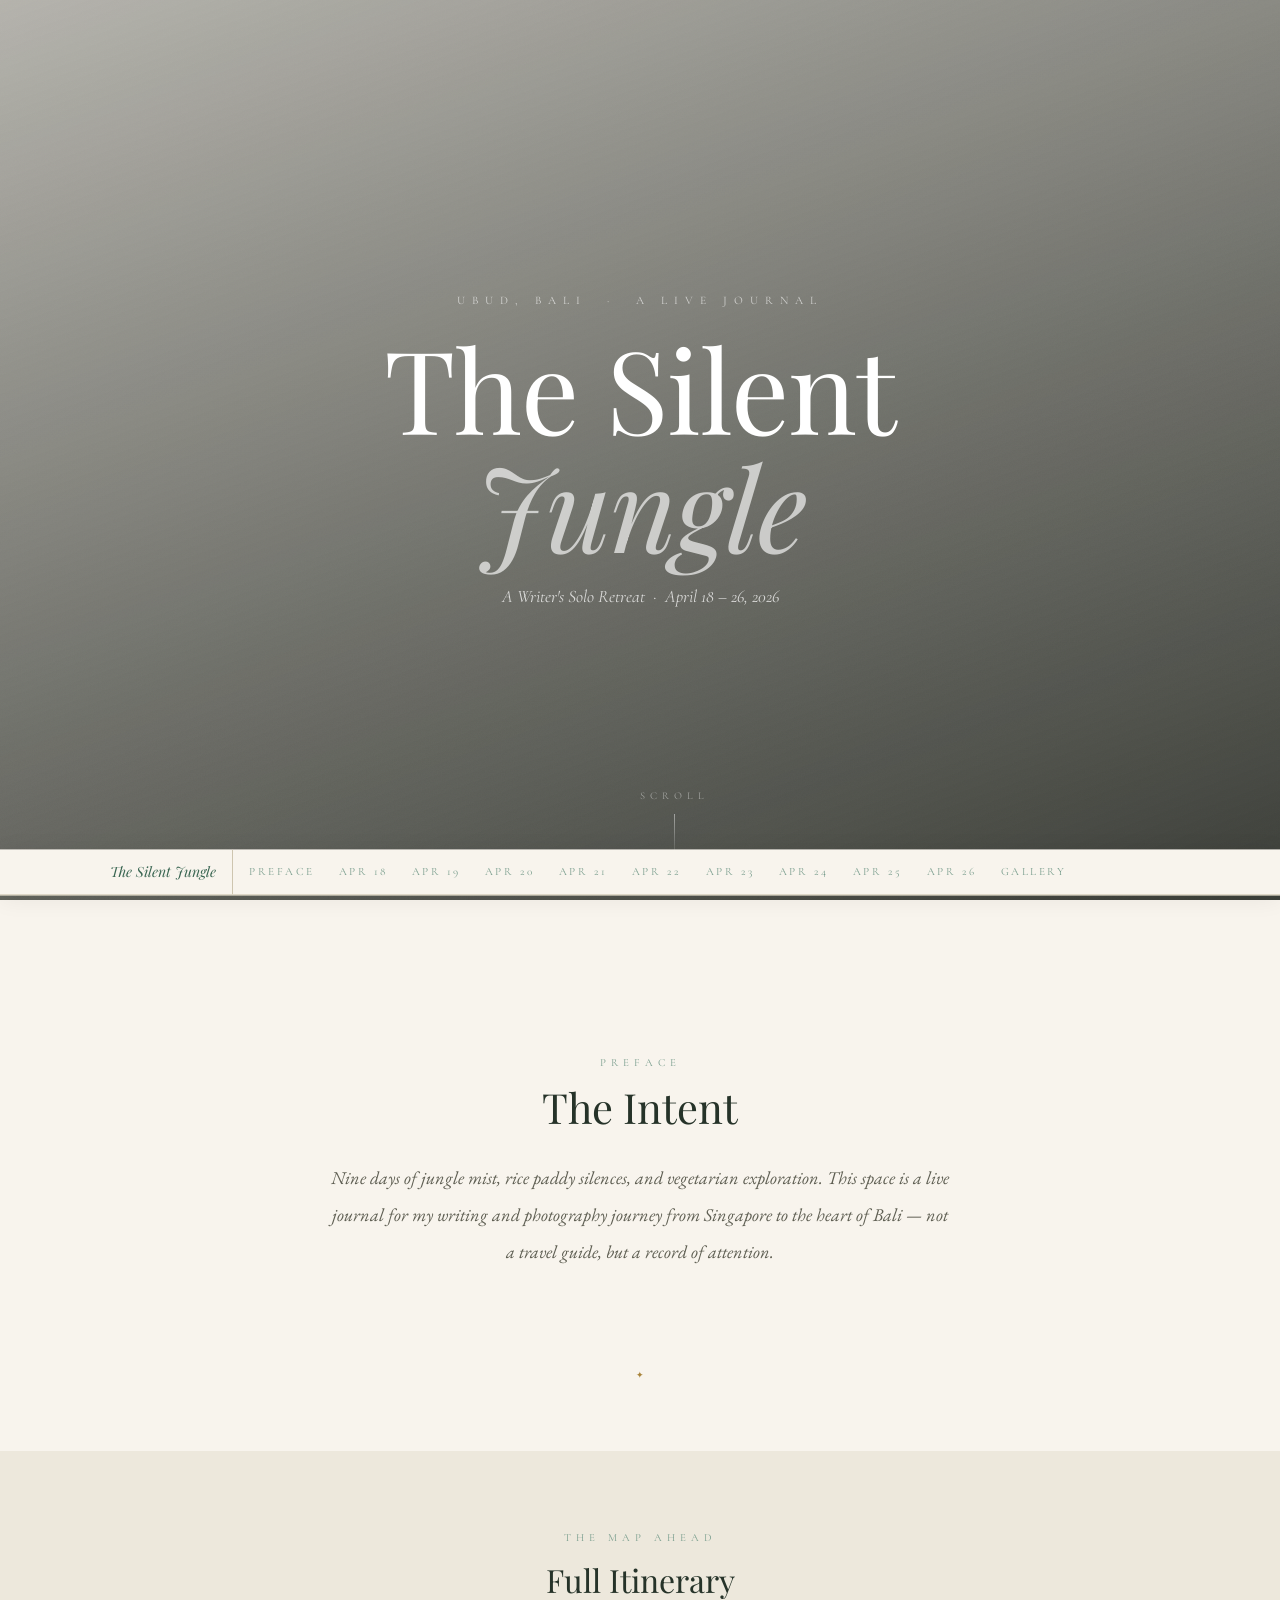
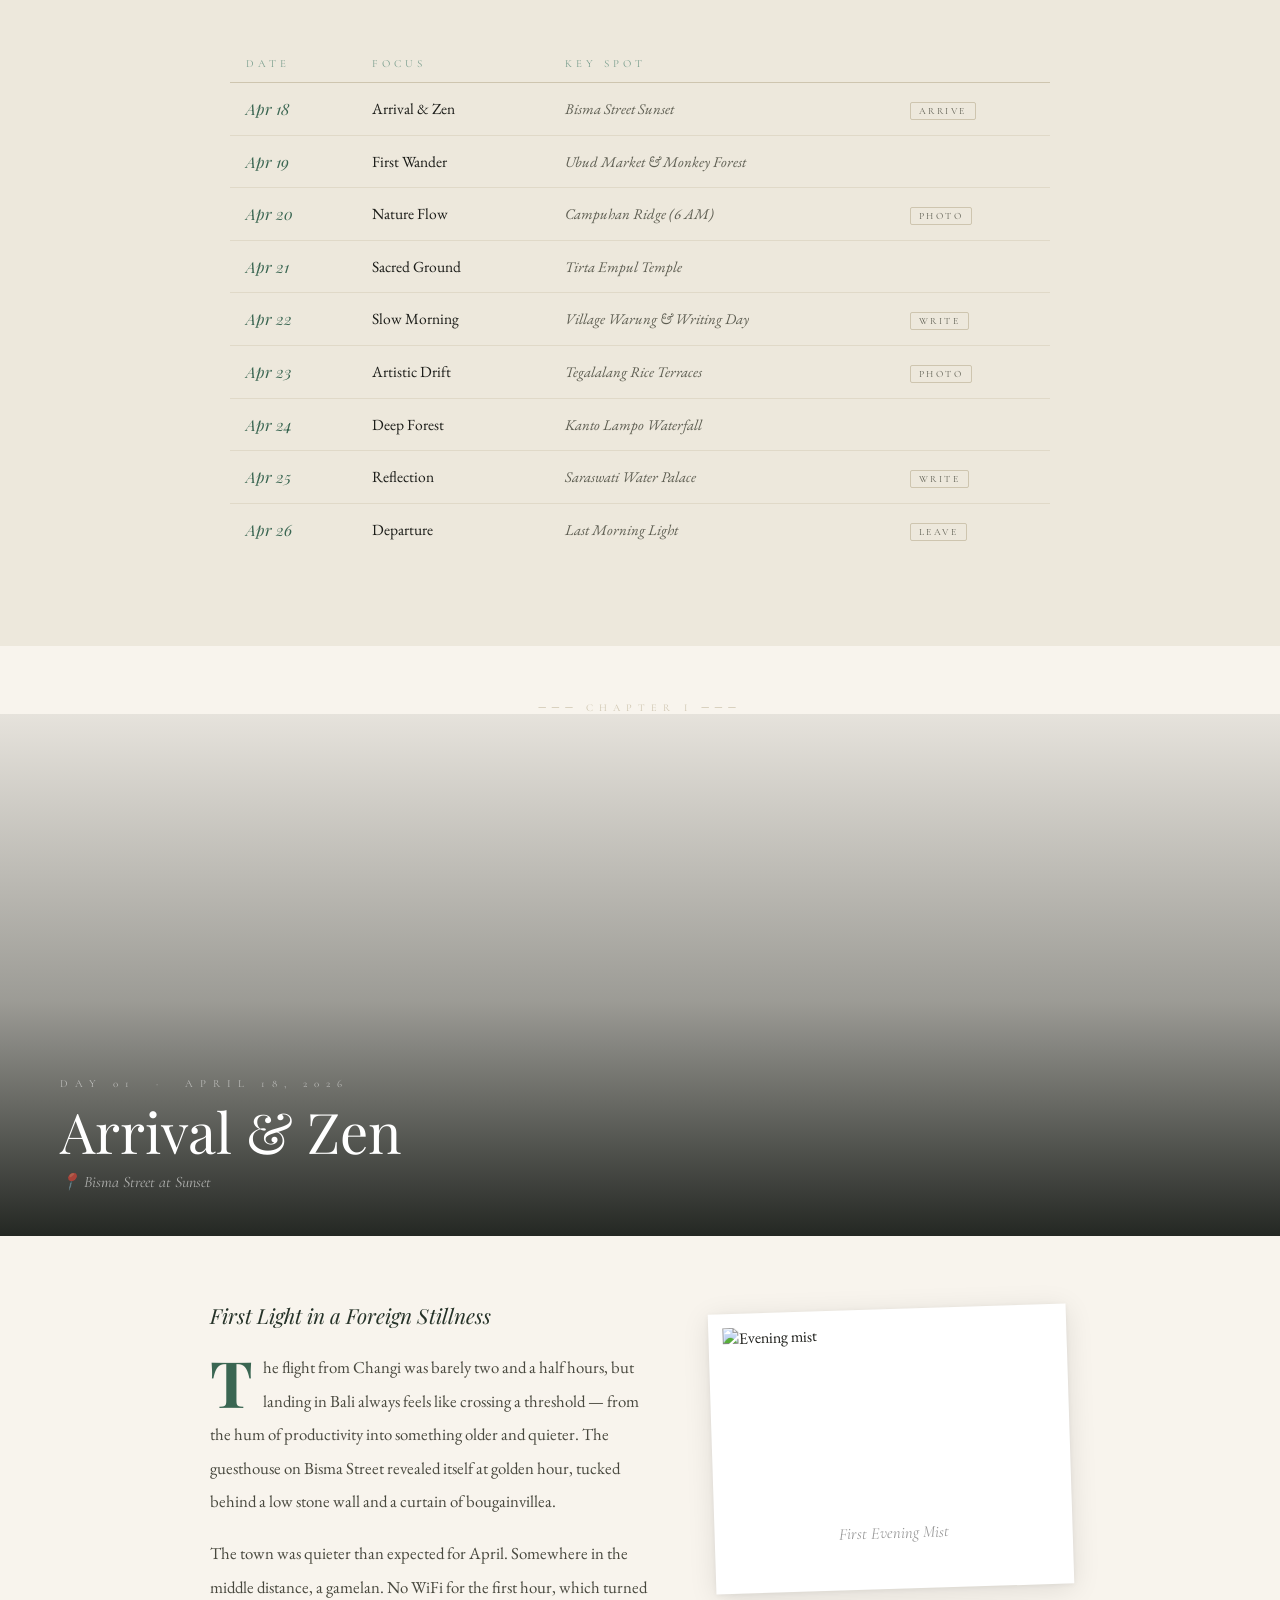
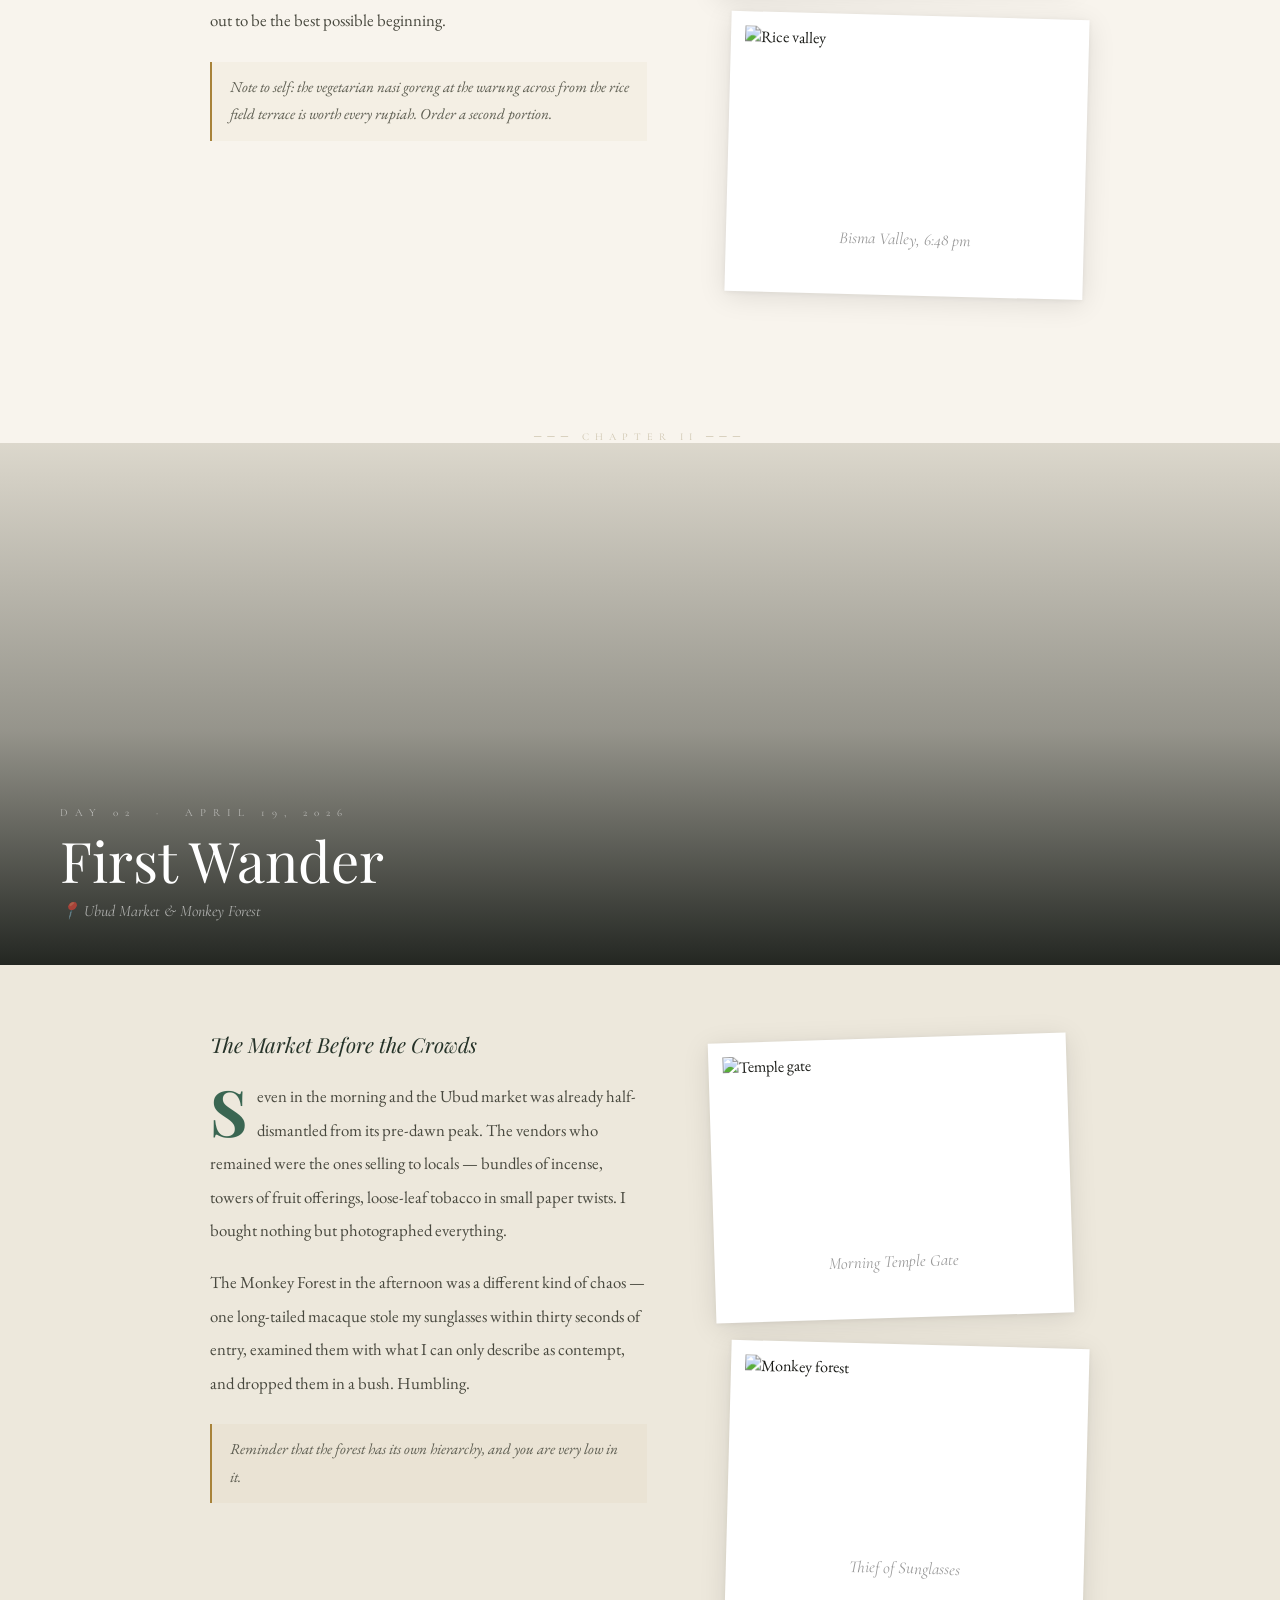
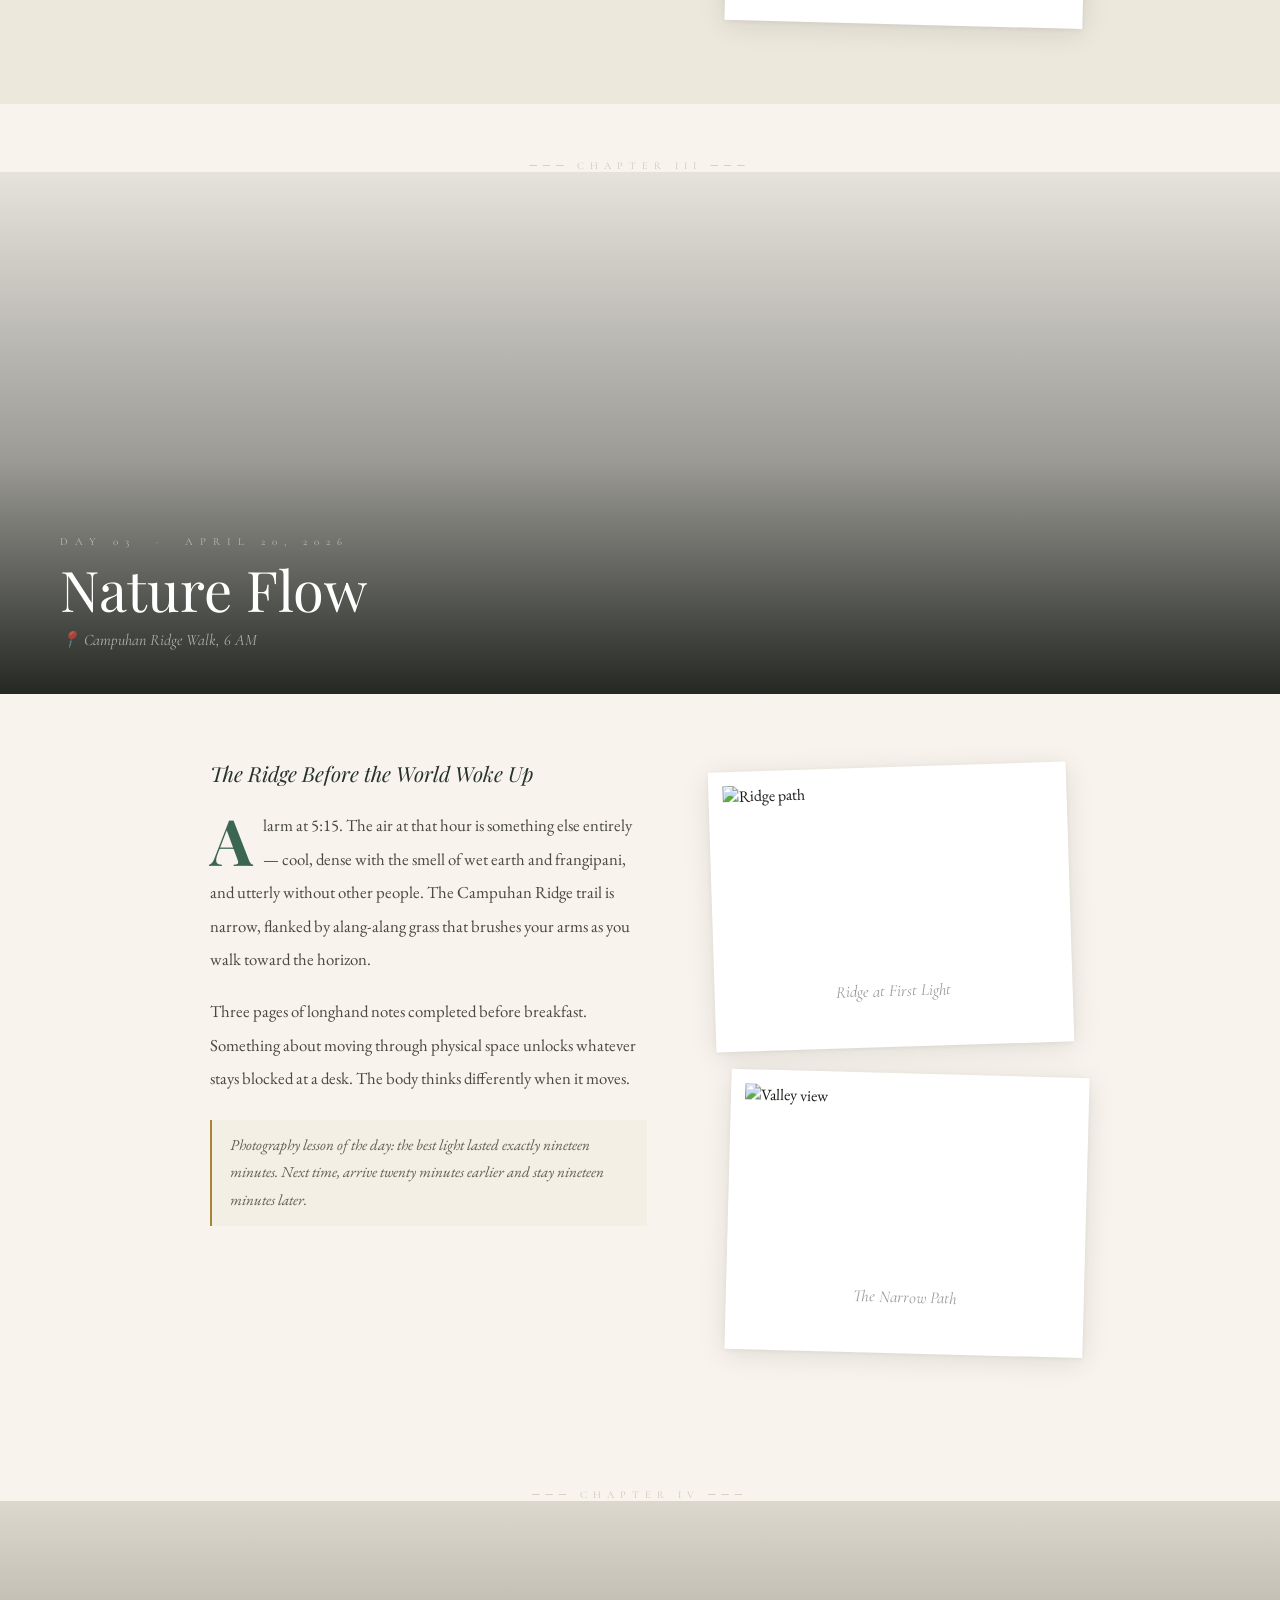
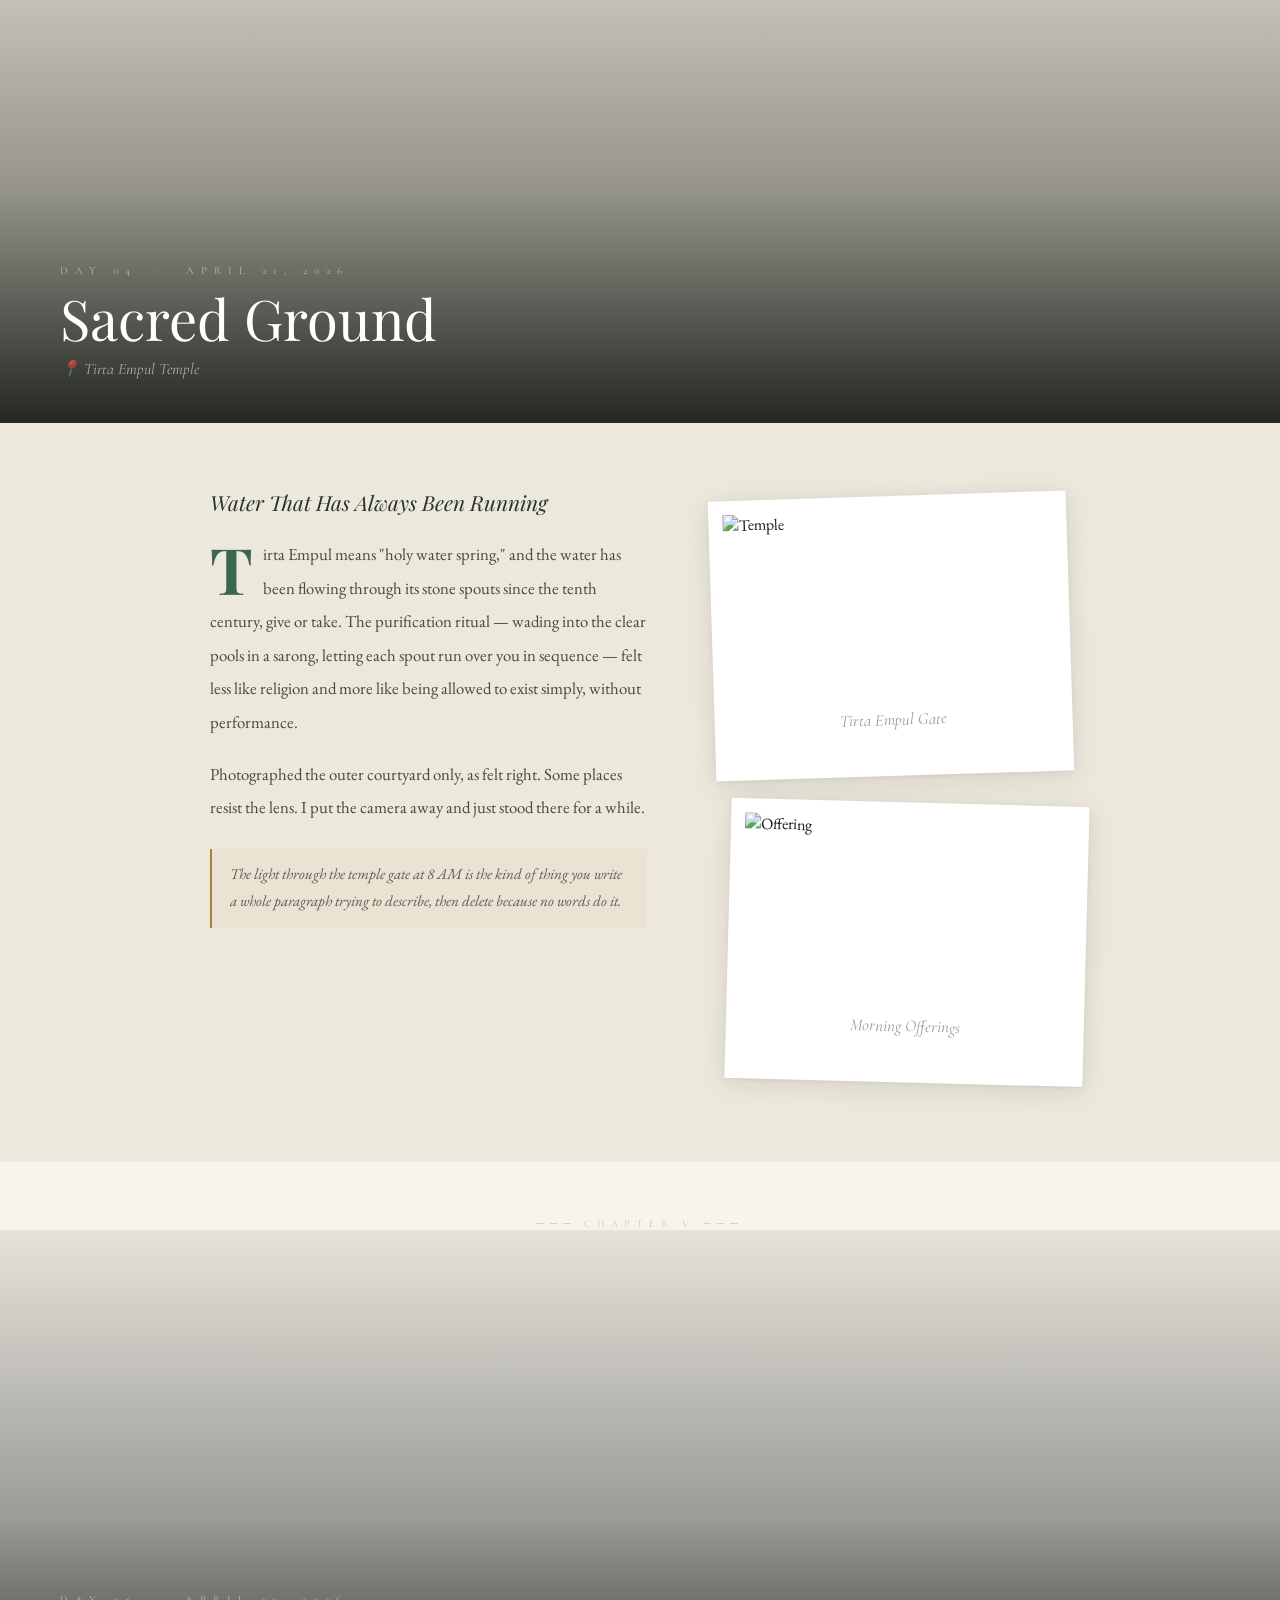
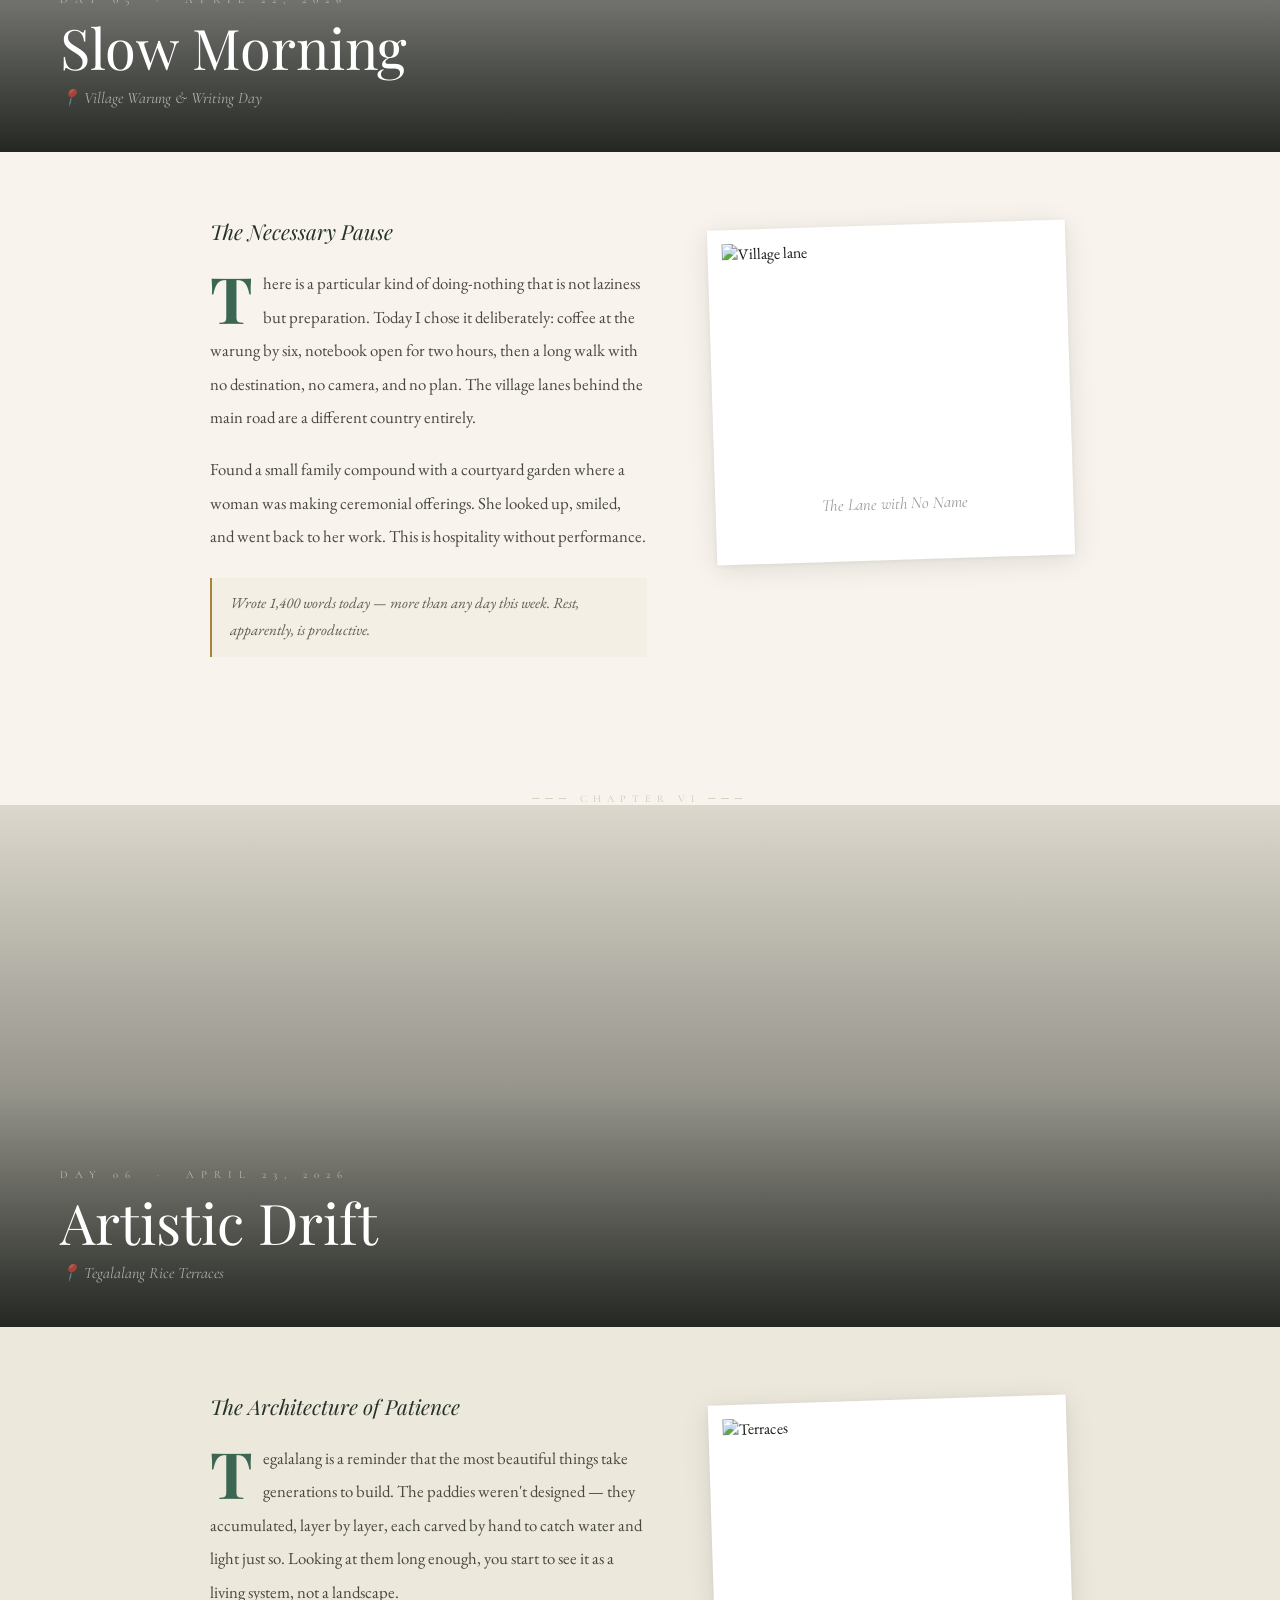
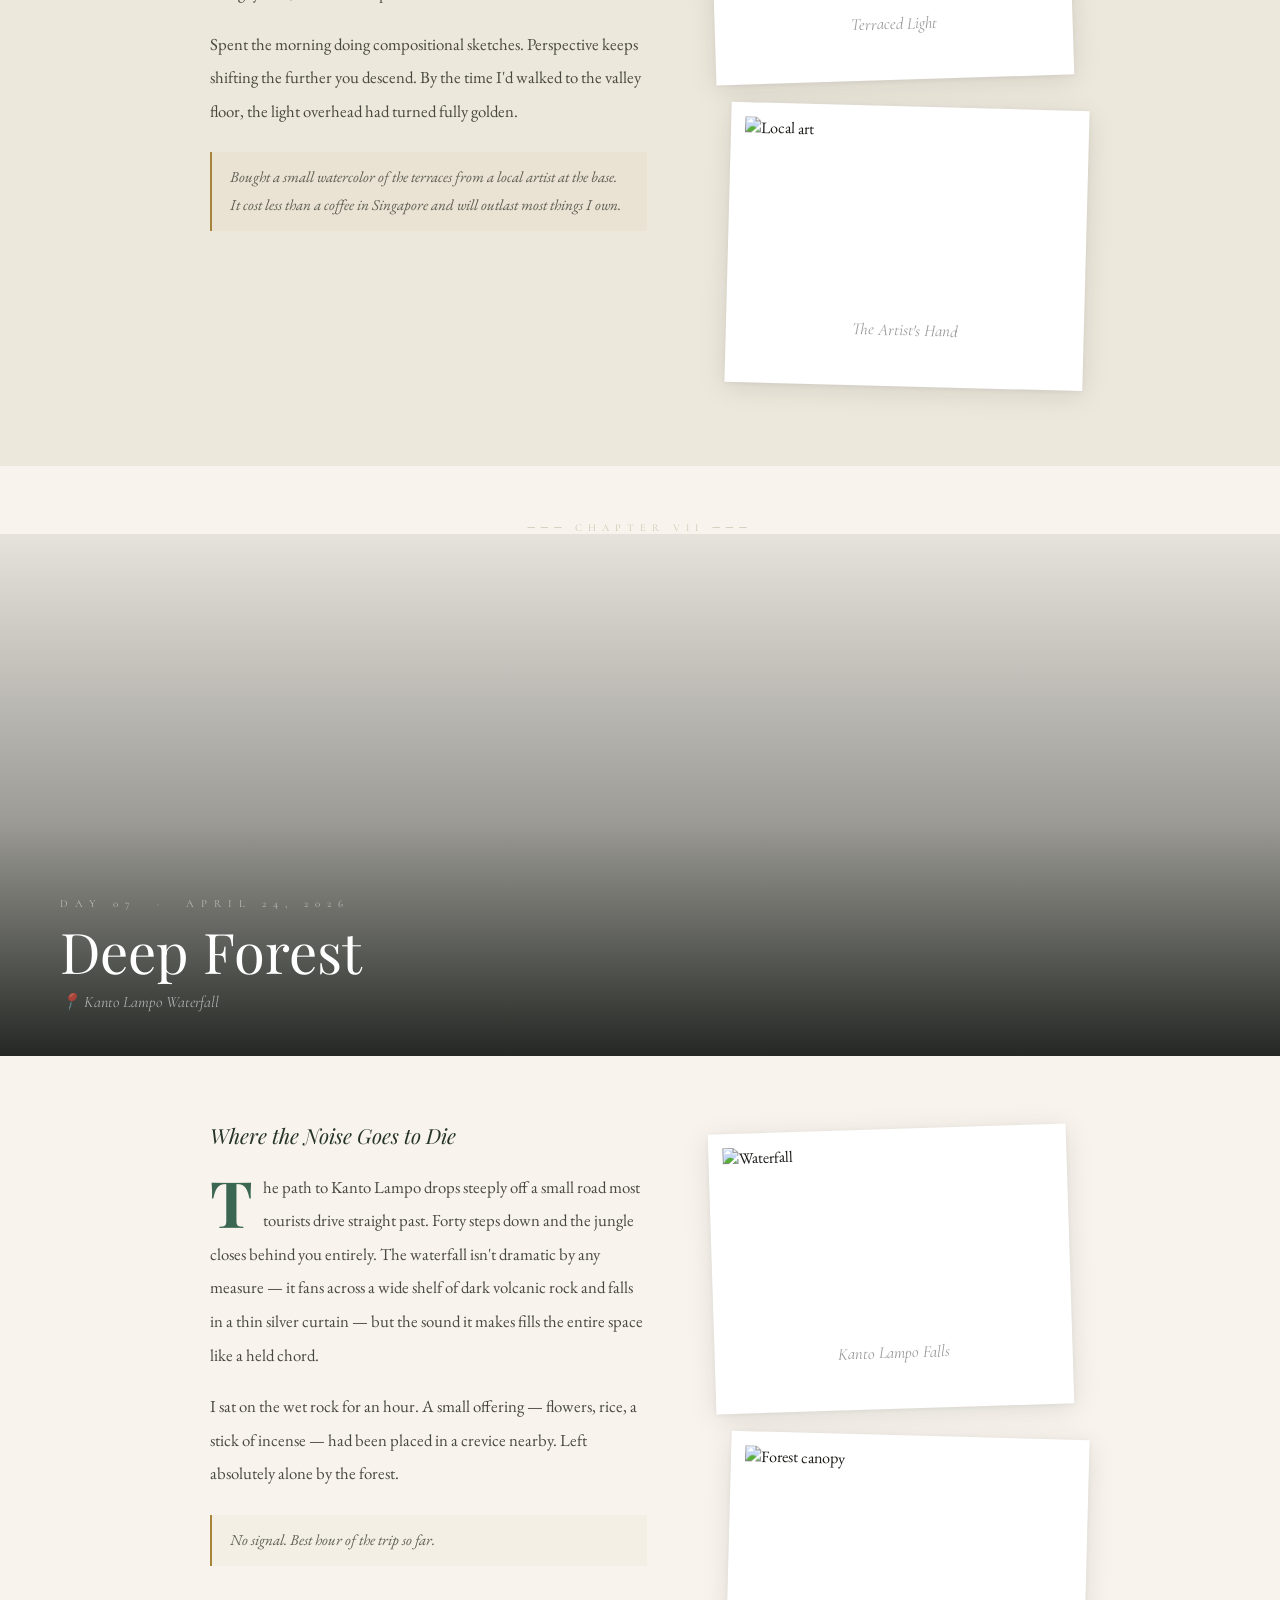
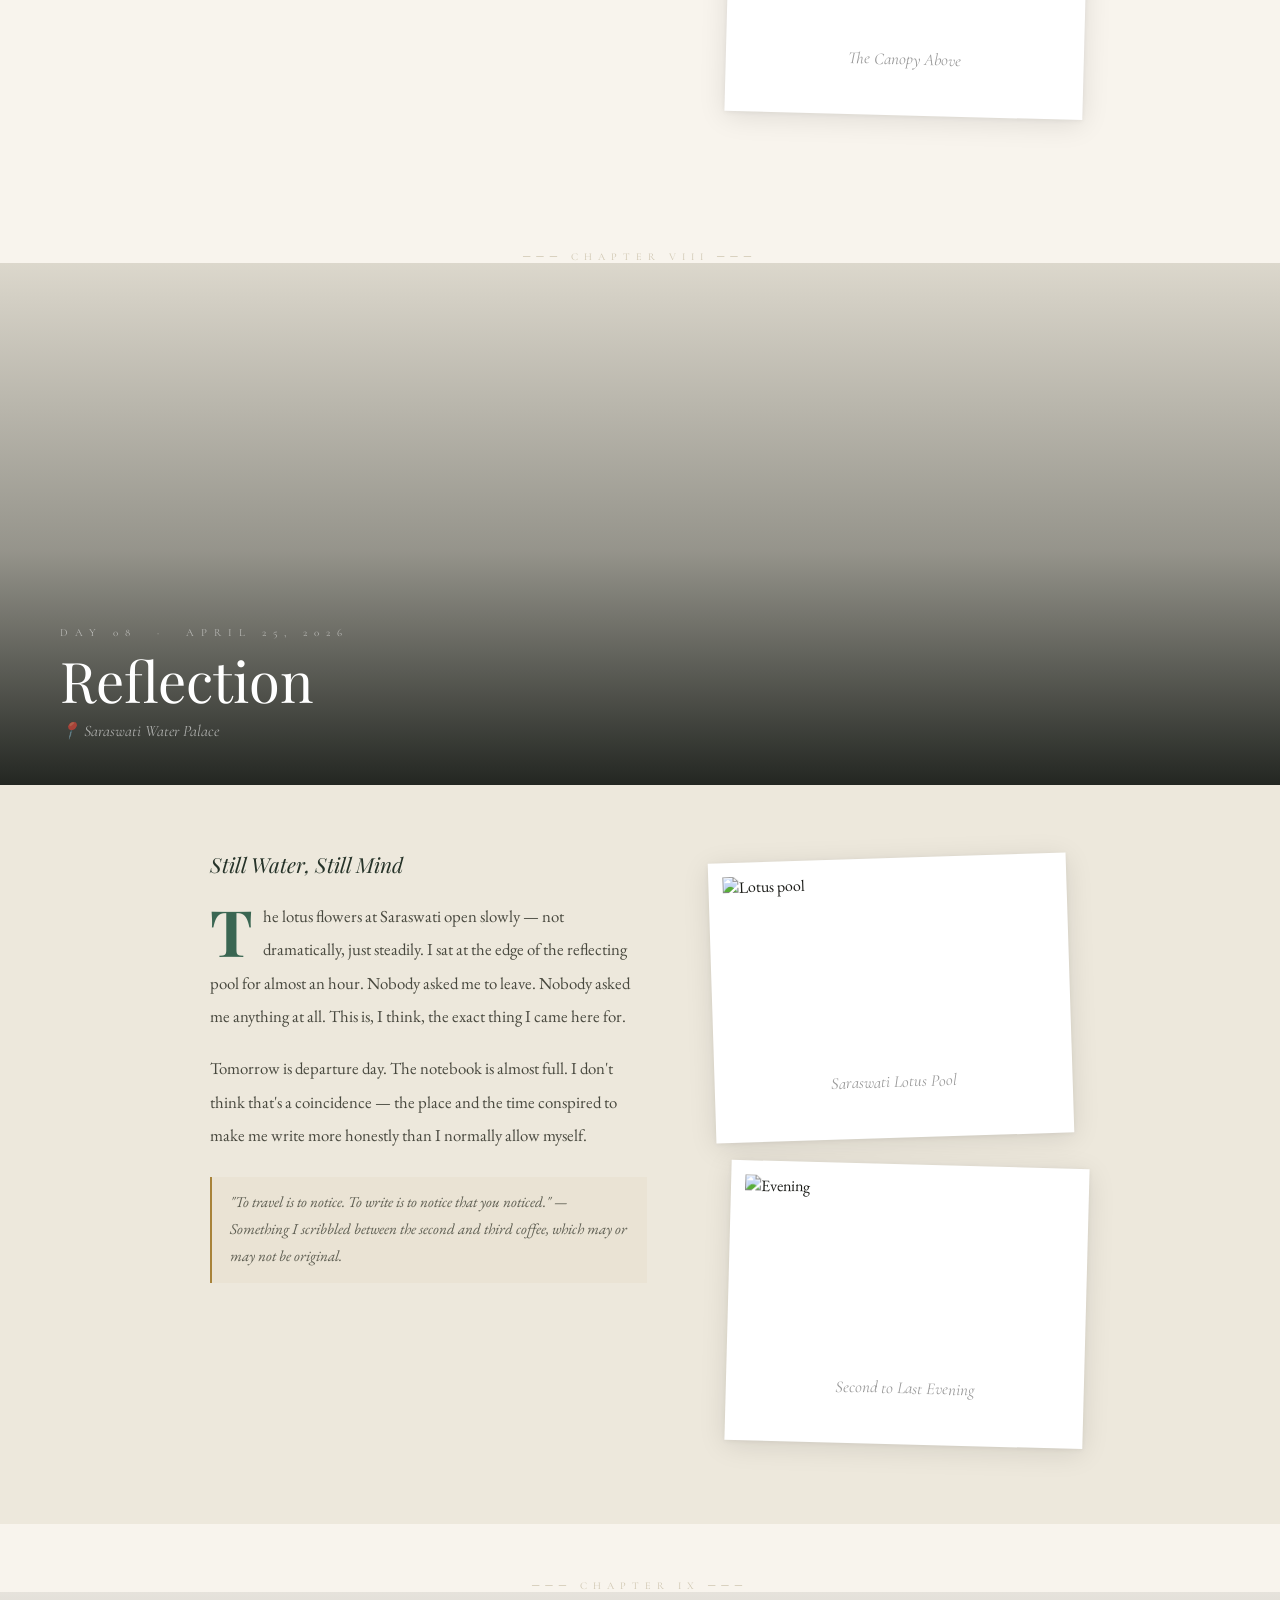
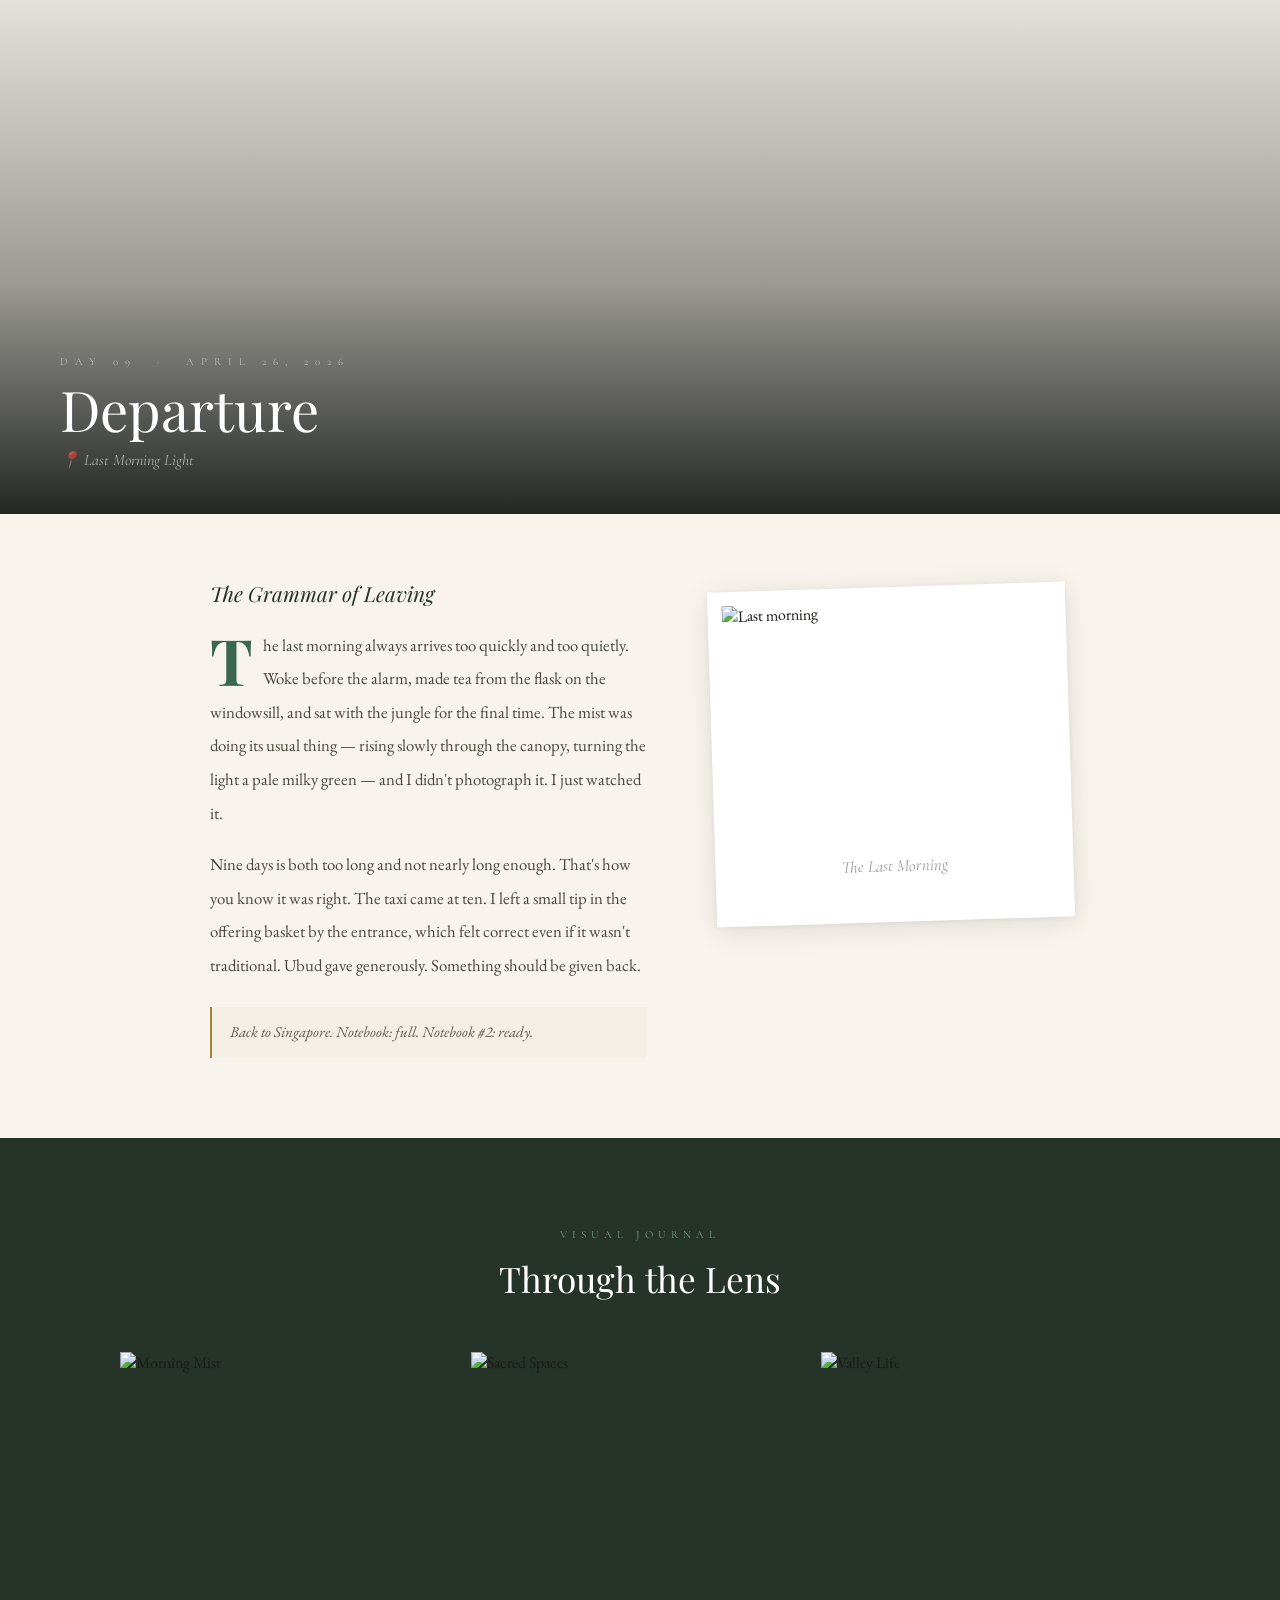
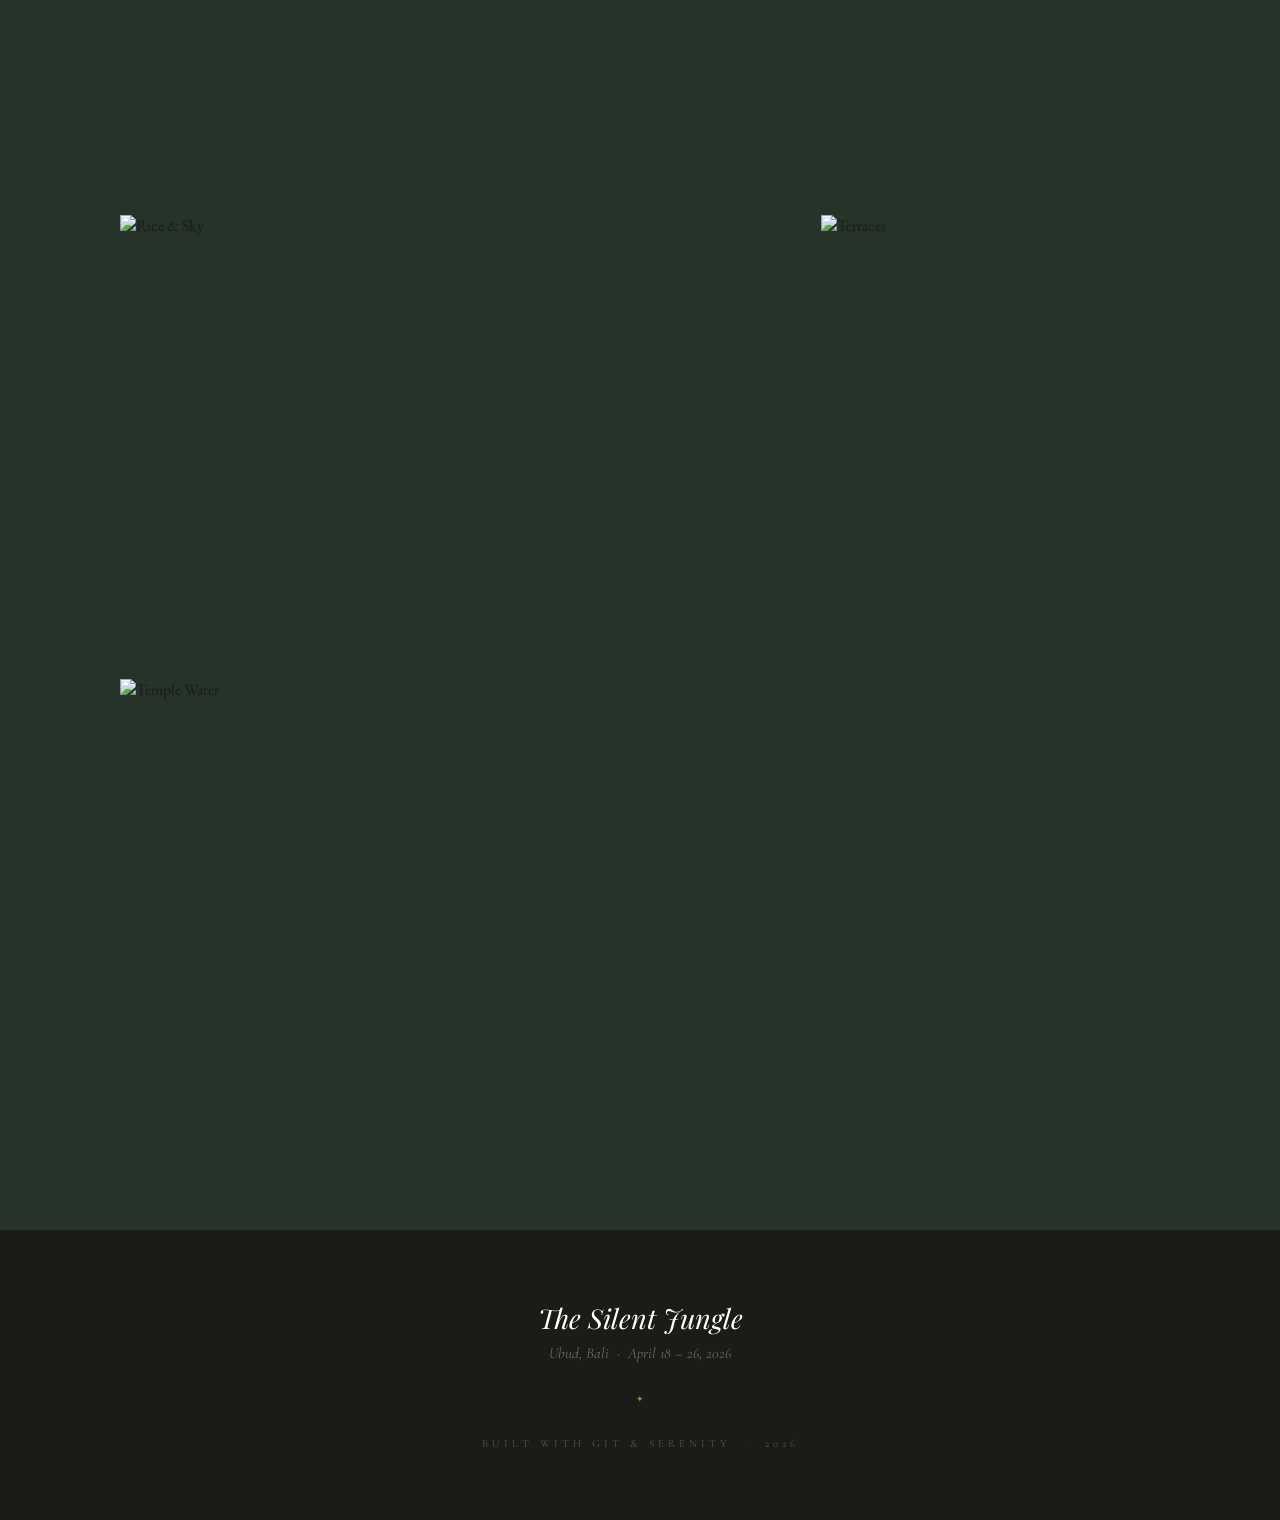
==== commit 56f1e7e8: "Update index.html" ====
--- a/index.html
+++ b/index.html
@@ -6,466 +6,202 @@
   <title>The Silent Jungle · Yugam in Ubud</title>
   <link href="https://fonts.googleapis.com/css2?family=Playfair+Display:ital,wght@0,400;0,500;0,700;1,400;1,500&family=EB+Garamond:ital,opsz,wght@0,8..144,400;0,8..144,500;1,8..144,400&family=Cormorant+Garamond:ital,wght@0,300;0,400;0,600;1,300;1,400;1,600&display=swap" rel="stylesheet">
   <style>
-    /* ═══ TOKENS ═══ */
     :root {
-      --ink:        #1b1c18;
-      --forest:     #263329;
-      --green:      #3a6652;
-      --sage:       #7a9e8e;
-      --cream:      #f8f4ed;
-      --parchment:  #ede8dc;
-      --sand:       #cec5af;
-      --gold:       #a8833a;
-      --muted:      #5e5e52;
-    }
-
-    /* ═══ RESET ═══ */
+      --ink:       #1b1c18;
+      --forest:    #263329;
+      --green:     #3a6652;
+      --sage:      #7a9e8e;
+      --cream:     #f8f4ed;
+      --parchment: #ede8dc;
+      --sand:      #cec5af;
+      --gold:      #a8833a;
+      --muted:     #5e5e52;
+    }
     *, *::before, *::after { margin: 0; padding: 0; box-sizing: border-box; }
     html { scroll-behavior: smooth; }
-    body {
-      font-family: 'EB Garamond', Georgia, serif;
-      background: var(--cream);
-      color: var(--ink);
-      overflow-x: hidden;
-    }
-    img { display: block; max-width: 100%; }
-    a { color: inherit; text-decoration: none; }
-
-    /* ═══ HERO ═══ */
+    body { font-family: 'EB Garamond', Georgia, serif; background: var(--cream); color: var(--ink); overflow-x: hidden; }
+    img  { display: block; max-width: 100%; }
+    a    { color: inherit; text-decoration: none; }
+
+    /* ── HERO ── */
     .hero {
-      height: 100vh;
-      min-height: 580px;
-      position: relative;
-      display: flex;
-      flex-direction: column;
-      align-items: center;
-      justify-content: center;
-      overflow: hidden;
+      height: 100vh; min-height: 580px;
+      position: relative; display: flex; flex-direction: column;
+      align-items: center; justify-content: center; overflow: hidden;
     }
     .hero-bg {
-      position: absolute;
-      inset: 0;
-      background:
-        url('https://images.unsplash.com/photo-1558005530-d7c896398ea6?auto=format&fit=crop&q=85&w=1800')
-        center/cover no-repeat;
+      position: absolute; inset: 0;
+      background: url('https://images.unsplash.com/photo-1558005530-d7c896398ea6?auto=format&fit=crop&q=85&w=1800') center/cover no-repeat;
       transform: scale(1.08);
       animation: heroZoom 14s cubic-bezier(0.25,0.46,0.45,0.94) forwards;
     }
-    @keyframes heroZoom {
-      from { transform: scale(1.08); }
-      to   { transform: scale(1.0); }
-    }
+    @keyframes heroZoom { from { transform: scale(1.08); } to { transform: scale(1.0); } }
     .hero-overlay {
       position: absolute; inset: 0;
-      background: linear-gradient(
-        160deg,
-        rgba(26,30,24,0.30) 0%,
-        rgba(26,30,24,0.62) 55%,
-        rgba(26,30,24,0.85) 100%
-      );
-    }
-    /* film grain */
+      background: linear-gradient(160deg, rgba(26,30,24,.30) 0%, rgba(26,30,24,.62) 55%, rgba(26,30,24,.85) 100%);
+    }
     .hero::after {
-      content: '';
-      position: absolute; inset: 0;
+      content: ''; position: absolute; inset: 0; pointer-events: none; opacity: .4;
       background-image: url("data:image/svg+xml,%3Csvg xmlns='http://www.w3.org/2000/svg' width='300' height='300'%3E%3Cfilter id='n'%3E%3CfeTurbulence type='fractalNoise' baseFrequency='0.75' numOctaves='4' stitchTiles='stitch'/%3E%3C/filter%3E%3Crect width='300' height='300' filter='url(%23n)' opacity='0.055'/%3E%3C/svg%3E");
-      opacity: 0.45;
-      pointer-events: none;
     }
     .hero-content {
-      position: relative; z-index: 2;
-      text-align: center; color: #fff;
-      padding: 20px 30px;
-      opacity: 0;
-      animation: fadeUp 1.6s cubic-bezier(0.22,0.61,0.36,1) 0.4s forwards;
+      position: relative; z-index: 2; text-align: center; color: #fff; padding: 20px 30px;
+      opacity: 0; animation: fadeUp 1.6s cubic-bezier(0.22,0.61,0.36,1) 0.4s forwards;
     }
     .hero-eyebrow {
       font-family: 'Cormorant Garamond', serif;
-      font-size: 0.72rem;
-      letter-spacing: 7px;
-      text-transform: uppercase;
-      opacity: 0.65;
-      margin-bottom: 22px;
+      font-size: .72rem; letter-spacing: 7px; text-transform: uppercase; opacity: .65; margin-bottom: 22px;
     }
     .hero h1 {
       font-family: 'Playfair Display', serif;
-      font-size: clamp(3.2rem, 9vw, 7.5rem);
-      font-weight: 400;
-      line-height: 1.02;
-      letter-spacing: -1px;
-      margin-bottom: 22px;
-    }
-    .hero h1 em { font-style: italic; color: rgba(255,255,255,0.65); }
-    .hero-sub {
-      font-family: 'Cormorant Garamond', serif;
-      font-style: italic;
-      font-size: 1.1rem;
-      opacity: 0.75;
-      letter-spacing: 0.5px;
-    }
+      font-size: clamp(3.2rem, 9vw, 7.5rem); font-weight: 400;
+      line-height: 1.02; letter-spacing: -1px; margin-bottom: 22px;
+    }
+    .hero h1 em { font-style: italic; color: rgba(255,255,255,.65); }
+    .hero-sub { font-family: 'Cormorant Garamond', serif; font-style: italic; font-size: 1.1rem; opacity: .75; }
     .scroll-cue {
-      position: absolute; bottom: 38px; left: 50%;
-      transform: translateX(-50%);
-      z-index: 2; color: rgba(255,255,255,0.45);
-      font-family: 'Cormorant Garamond', serif;
-      font-size: 0.65rem; letter-spacing: 5px; text-transform: uppercase;
+      position: absolute; bottom: 38px; left: 50%; transform: translateX(-50%);
+      z-index: 2; color: rgba(255,255,255,.45);
+      font-family: 'Cormorant Garamond', serif; font-size: .65rem; letter-spacing: 5px; text-transform: uppercase;
       display: flex; flex-direction: column; align-items: center; gap: 12px;
-      opacity: 0;
-      animation: fadeUp 2s ease 2s forwards;
+      opacity: 0; animation: fadeUp 2s ease 2s forwards;
     }
     .scroll-line {
       width: 1px; height: 48px;
-      background: linear-gradient(to bottom, rgba(255,255,255,0.45), transparent);
+      background: linear-gradient(to bottom, rgba(255,255,255,.45), transparent);
       animation: linePulse 2.2s ease-in-out infinite;
     }
-    @keyframes linePulse {
-      0%,100% { opacity: 0.35; transform: scaleY(1); }
-      50%      { opacity: 1;    transform: scaleY(1.12); }
-    }
-
-    /* ═══ STICKY NAV ═══ */
+    @keyframes linePulse { 0%,100% { opacity:.35; } 50% { opacity:1; } }
+
+    /* ── STICKY NAV ── */
     .day-nav {
       position: sticky; top: 0; z-index: 100;
-      background: var(--cream);
-      border-bottom: 1px solid var(--sand);
+      background: var(--cream); border-bottom: 1px solid var(--sand);
       transform: translateY(-110%);
-      transition: transform 0.45s cubic-bezier(0.22,0.61,0.36,1);
-      box-shadow: 0 3px 24px rgba(0,0,0,0.07);
+      transition: transform .45s cubic-bezier(0.22,0.61,0.36,1);
+      box-shadow: 0 3px 24px rgba(0,0,0,.07);
     }
     .day-nav.visible { transform: translateY(0); }
     .nav-inner {
-      max-width: 920px; margin: 0 auto;
-      display: flex; align-items: stretch; justify-content: space-between;
-      padding: 0 24px;
-    }
+      max-width: 1100px; margin: 0 auto;
+      display: flex; align-items: stretch;
+      padding: 0 20px;
+      overflow-x: auto;
+      scrollbar-width: none;
+    }
+    .nav-inner::-webkit-scrollbar { display: none; }
     .nav-brand {
-      font-family: 'Playfair Display', serif;
-      font-size: 0.88rem; font-style: italic;
-      color: var(--green);
-      display: flex; align-items: center;
-      padding: 0 12px 0 0;
-      border-right: 1px solid var(--sand);
-      white-space: nowrap;
-    }
-    .nav-links { display: flex; }
+      font-family: 'Playfair Display', serif; font-size: .88rem; font-style: italic;
+      color: var(--green); display: flex; align-items: center;
+      padding: 0 16px 0 0; border-right: 1px solid var(--sand);
+      white-space: nowrap; flex-shrink: 0; margin-right: 4px;
+    }
+    .nav-links { display: flex; flex-shrink: 0; }
     .nav-link {
-      padding: 18px 18px;
+      padding: 16px 12px;
       font-family: 'Cormorant Garamond', serif;
-      font-size: 0.72rem; letter-spacing: 3.5px;
+      font-size: .7rem; letter-spacing: 2.5px;
       text-transform: uppercase; color: var(--sage);
-      position: relative; transition: color 0.3s;
-      white-space: nowrap;
+      position: relative; transition: color .3s; white-space: nowrap;
     }
     .nav-link::after {
-      content: ''; position: absolute;
-      bottom: 0; left: 0; right: 0; height: 2px;
-      background: var(--green);
-      transform: scaleX(0); transform-origin: left;
-      transition: transform 0.35s ease;
+      content: ''; position: absolute; bottom: 0; left: 0; right: 0; height: 2px;
+      background: var(--green); transform: scaleX(0); transform-origin: left; transition: transform .35s ease;
     }
     .nav-link:hover, .nav-link.active { color: var(--green); }
     .nav-link.active::after { transform: scaleX(1); }
 
-    /* ═══ SHARED SECTION UTILITIES ═══ */
+    /* ── UTILITIES ── */
     .section-label {
-      font-family: 'Cormorant Garamond', serif;
-      font-size: 0.68rem; letter-spacing: 5px;
-      text-transform: uppercase; color: var(--sage);
-      display: block; margin-bottom: 14px;
-    }
-    .gold-rule {
-      display: flex; align-items: center; gap: 14px;
-      max-width: 200px; margin: 0 auto;
-    }
-    .gold-rule span { flex: 1; height: 1px; background: var(--gold); opacity: 0.5; }
-    .gold-rule i {
-      font-family: 'Cormorant Garamond', serif;
-      font-style: normal; font-size: 0.55rem;
-      color: var(--gold); letter-spacing: 1px;
-    }
-
-    /* ═══ INTRO ═══ */
-    #intro {
-      max-width: 680px; margin: 0 auto;
-      padding: 110px 30px 50px;
-      text-align: center;
-    }
-    #intro h2 {
-      font-family: 'Playfair Display', serif;
-      font-size: 2.6rem; font-weight: 400;
-      color: var(--forest); margin-bottom: 28px;
-      line-height: 1.15;
-    }
-    #intro p {
-      font-size: 1.13rem; line-height: 2.05;
-      color: var(--muted); font-style: italic;
-    }
-
-    /* ═══ ITINERARY ═══ */
-    #itinerary {
-      background: var(--parchment);
-      padding: 80px 30px 90px;
-      margin-top: 60px;
-    }
-    .itin-inner { max-width: 760px; margin: 0 auto; }
-    .itin-inner h2 {
-      font-family: 'Playfair Display', serif;
-      font-size: 2rem; font-weight: 400;
-      color: var(--forest); text-align: center;
-      margin-bottom: 44px;
-    }
-    .itin-table {
-      width: 100%; border-collapse: collapse;
-    }
-    .itin-table thead th {
-      font-family: 'Cormorant Garamond', serif;
-      font-size: 0.68rem; letter-spacing: 4px;
-      text-transform: uppercase; color: var(--sage);
-      padding: 12px 18px; text-align: left;
-      border-bottom: 1px solid var(--sand);
-      font-weight: 400;
-    }
-    .itin-table tbody td {
-      padding: 20px 18px;
-      border-bottom: 1px solid rgba(206,197,175,0.5);
-      font-size: 1rem; line-height: 1.5;
-    }
+      font-family: 'Cormorant Garamond', serif; font-size: .68rem;
+      letter-spacing: 5px; text-transform: uppercase; color: var(--sage); display: block; margin-bottom: 14px;
+    }
+    .gold-rule { display: flex; align-items: center; gap: 14px; max-width: 200px; margin: 0 auto; }
+    .gold-rule span { flex: 1; height: 1px; background: var(--gold); opacity: .5; }
+    .gold-rule i { font-family: 'Cormorant Garamond', serif; font-style: normal; font-size: .55rem; color: var(--gold); }
+
+    /* ── INTRO ── */
+    #intro { max-width: 680px; margin: 0 auto; padding: 110px 30px 50px; text-align: center; }
+    #intro h2 { font-family: 'Playfair Display', serif; font-size: 2.6rem; font-weight: 400; color: var(--forest); margin-bottom: 28px; line-height: 1.15; }
+    #intro p { font-size: 1.13rem; line-height: 2.05; color: var(--muted); font-style: italic; }
+
+    /* ── ITINERARY ── */
+    #itinerary { background: var(--parchment); padding: 80px 30px 90px; margin-top: 60px; }
+    .itin-inner { max-width: 820px; margin: 0 auto; }
+    .itin-inner h2 { font-family: 'Playfair Display', serif; font-size: 2rem; font-weight: 400; color: var(--forest); text-align: center; margin-bottom: 44px; }
+    .itin-table { width: 100%; border-collapse: collapse; }
+    .itin-table thead th { font-family: 'Cormorant Garamond', serif; font-size: .68rem; letter-spacing: 4px; text-transform: uppercase; color: var(--sage); padding: 12px 16px; text-align: left; border-bottom: 1px solid var(--sand); font-weight: 400; }
+    .itin-table tbody td { padding: 15px 16px; border-bottom: 1px solid rgba(206,197,175,.45); font-size: .97rem; }
     .itin-table tbody tr:last-child td { border-bottom: none; }
-    .itin-table .t-date {
-      font-family: 'Playfair Display', serif;
-      font-style: italic; color: var(--green);
-      white-space: nowrap; font-size: 0.95rem;
-    }
-    .itin-table .t-spot {
-      font-style: italic; color: var(--muted);
-      font-size: 0.95rem;
-    }
-    .itin-table tbody tr {
-      transition: background 0.2s;
-    }
-    .itin-table tbody tr:hover { background: rgba(255,255,255,0.5); }
-
-    /* ═══ CHAPTER SEPARATOR ═══ */
-    .chapter-sep {
-      display: flex; align-items: center; justify-content: center;
-      padding: 50px 20px 0;
-      background: var(--cream);
-    }
-    .chapter-sep-inner {
-      font-family: 'Cormorant Garamond', serif;
-      font-size: 0.65rem; letter-spacing: 6px;
-      text-transform: uppercase; color: var(--sand);
-    }
-
-    /* ═══ DAY SECTIONS ═══ */
+    .itin-table .t-date { font-family: 'Playfair Display', serif; font-style: italic; color: var(--green); white-space: nowrap; }
+    .itin-table .t-spot { font-style: italic; color: var(--muted); font-size: .93rem; }
+    .itin-table tbody tr { transition: background .2s; }
+    .itin-table tbody tr:hover { background: rgba(255,255,255,.5); }
+    .t-tag { display: inline-block; font-family: 'Cormorant Garamond', serif; font-size: .6rem; letter-spacing: 2.5px; text-transform: uppercase; padding: 2px 8px; border: 1px solid var(--sand); color: var(--muted); border-radius: 2px; }
+
+    /* ── CHAPTER SEP ── */
+    .chapter-sep { display: flex; align-items: center; justify-content: center; padding: 55px 20px 0; background: var(--cream); }
+    .chapter-sep-inner { font-family: 'Cormorant Garamond', serif; font-size: .65rem; letter-spacing: 6px; text-transform: uppercase; color: var(--sand); }
+
+    /* ── DAY SECTION ── */
     .day-section { background: var(--cream); }
-
-    /* Chapter hero banner */
-    .day-banner {
-      height: 60vh; min-height: 420px;
-      position: relative;
-      display: flex; align-items: flex-end;
-      overflow: hidden;
-    }
-    .day-banner-bg {
-      position: absolute; inset: 0;
-      background-size: cover; background-position: center;
-    }
-    .day-banner-overlay {
-      position: absolute; inset: 0;
-      background: linear-gradient(
-        to top,
-        rgba(18,22,18,0.92) 0%,
-        rgba(18,22,18,0.45) 45%,
-        rgba(18,22,18,0.10) 100%
-      );
-    }
-    .day-banner-text {
-      position: relative; z-index: 2;
-      color: #fff; padding: 48px 60px;
-    }
-    .day-num {
-      font-family: 'Cormorant Garamond', serif;
-      font-size: 0.68rem; letter-spacing: 7px;
-      text-transform: uppercase; opacity: 0.55;
-      margin-bottom: 10px;
-    }
-    .day-title {
-      font-family: 'Playfair Display', serif;
-      font-size: clamp(2rem, 5vw, 3.8rem);
-      font-weight: 400; line-height: 1.08;
-      margin-bottom: 10px;
-    }
-    .day-loc {
-      font-family: 'Cormorant Garamond', serif;
-      font-style: italic; font-size: 1rem;
-      opacity: 0.6;
-    }
-
-    /* Day body grid */
-    .day-body {
-      max-width: 920px; margin: 0 auto;
-      padding: 70px 40px 80px;
-      display: grid;
-      grid-template-columns: 1.1fr 0.9fr;
-      gap: 65px;
-      align-items: start;
-    }
-
-    /* Journal prose */
-    .journal h3 {
-      font-family: 'Playfair Display', serif;
-      font-size: 1.35rem; font-weight: 400;
-      font-style: italic; color: var(--forest);
-      margin-bottom: 22px; line-height: 1.3;
-    }
-    .journal p {
-      font-size: 1.05rem; line-height: 2.0;
-      color: #48483e; margin-bottom: 18px;
-    }
-    /* Drop cap */
-    .journal p.dropcap::first-letter {
-      font-family: 'Playfair Display', serif;
-      font-size: 4rem; font-weight: 700;
-      float: left; line-height: 0.78;
-      margin: 6px 10px 0 0;
-      color: var(--green);
-    }
-    .journal .note {
-      border-left: 2px solid var(--gold);
-      padding: 12px 18px;
-      margin-top: 24px;
-      font-style: italic;
-      color: var(--muted);
-      font-size: 0.95rem;
-      line-height: 1.8;
-      background: rgba(168,131,58,0.05);
-    }
-
-    /* Polaroid stack */
-    .polaroids {
-      display: flex; flex-direction: column; gap: 28px;
-      padding-top: 10px;
-    }
-    .polaroid {
-      background: #fff;
-      padding: 14px 14px 48px;
-      box-shadow: 0 5px 28px rgba(0,0,0,0.10),
-                  0 1px 5px rgba(0,0,0,0.06);
-      transform: rotate(-1.8deg);
-      transition: transform 0.35s cubic-bezier(0.22,0.61,0.36,1),
-                  box-shadow 0.35s ease;
-      cursor: default; position: relative;
-    }
-    .polaroid:nth-child(even) {
-      transform: rotate(1.5deg) translateX(18px);
-    }
-    .polaroid:hover {
-      transform: rotate(0deg) scale(1.03) !important;
-      box-shadow: 0 16px 50px rgba(0,0,0,0.16);
-      z-index: 5;
-    }
-    .polaroid img {
-      width: 100%; height: 195px;
-      object-fit: cover;
-    }
-    .polaroid-cap {
-      text-align: center; margin-top: 16px;
-      font-family: 'Cormorant Garamond', serif;
-      font-style: italic; font-size: 1.05rem;
-      color: #888;
-    }
-
-    /* ═══ FULL GALLERY ═══ */
-    #gallery {
-      background: var(--forest);
-      padding: 90px 40px 100px;
-    }
-    .gallery-head {
-      text-align: center; margin-bottom: 50px;
-    }
+    .day-section.alt { background: var(--parchment); }
+
+    .day-banner { height: 58vh; min-height: 380px; position: relative; display: flex; align-items: flex-end; overflow: hidden; }
+    .day-banner-bg { position: absolute; inset: 0; background-size: cover; background-position: center; }
+    .day-banner-overlay { position: absolute; inset: 0; background: linear-gradient(to top, rgba(18,22,18,.92) 0%, rgba(18,22,18,.4) 45%, rgba(18,22,18,.08) 100%); }
+    .day-banner-text { position: relative; z-index: 2; color: #fff; padding: 44px 60px; }
+    .day-num { font-family: 'Cormorant Garamond', serif; font-size: .68rem; letter-spacing: 7px; text-transform: uppercase; opacity: .52; margin-bottom: 10px; }
+    .day-title { font-family: 'Playfair Display', serif; font-size: clamp(1.9rem, 4.5vw, 3.5rem); font-weight: 400; line-height: 1.1; margin-bottom: 10px; }
+    .day-loc { font-family: 'Cormorant Garamond', serif; font-style: italic; font-size: 1rem; opacity: .58; }
+
+    .day-body { max-width: 940px; margin: 0 auto; padding: 65px 40px 80px; display: grid; grid-template-columns: 1.1fr .9fr; gap: 65px; align-items: start; }
+
+    /* journal */
+    .journal h3 { font-family: 'Playfair Display', serif; font-size: 1.3rem; font-weight: 400; font-style: italic; color: var(--forest); margin-bottom: 22px; line-height: 1.35; }
+    .journal p { font-size: 1.05rem; line-height: 2.0; color: #48483e; margin-bottom: 18px; }
+    .journal p.dropcap::first-letter { font-family: 'Playfair Display', serif; font-size: 4rem; font-weight: 700; float: left; line-height: .78; margin: 6px 10px 0 0; color: var(--green); }
+    .journal .note { border-left: 2px solid var(--gold); padding: 12px 18px; margin-top: 24px; font-style: italic; color: var(--muted); font-size: .95rem; line-height: 1.8; background: rgba(168,131,58,.05); }
+
+    /* polaroids */
+    .polaroids { display: flex; flex-direction: column; gap: 26px; padding-top: 8px; }
+    .polaroid { background: #fff; padding: 14px 14px 46px; box-shadow: 0 5px 28px rgba(0,0,0,.10), 0 1px 5px rgba(0,0,0,.06); transform: rotate(-1.8deg); transition: transform .35s cubic-bezier(0.22,0.61,0.36,1), box-shadow .35s ease; cursor: default; }
+    .polaroid:nth-child(even) { transform: rotate(1.5deg) translateX(16px); }
+    .polaroid:hover { transform: rotate(0deg) scale(1.03) !important; box-shadow: 0 16px 50px rgba(0,0,0,.16); z-index: 5; position: relative; }
+    .polaroid img { width: 100%; height: 185px; object-fit: cover; }
+    .polaroid-cap { text-align: center; margin-top: 14px; font-family: 'Cormorant Garamond', serif; font-style: italic; font-size: 1.05rem; color: #999; }
+    .polaroid.single img { height: 240px; }
+
+    /* ── GALLERY ── */
+    #gallery { background: var(--forest); padding: 90px 40px 100px; }
+    .gallery-head { text-align: center; margin-bottom: 50px; }
     .gallery-head .section-label { color: var(--sage); }
-    .gallery-head h2 {
-      font-family: 'Playfair Display', serif;
-      font-size: 2.2rem; font-weight: 400;
-      color: #fff; margin-top: 8px;
-    }
-    .gallery-grid {
-      max-width: 1040px; margin: 0 auto;
-      display: grid;
-      grid-template-columns: repeat(3, 1fr);
-      gap: 14px;
-    }
-    .gallery-item {
-      position: relative; overflow: hidden;
-      aspect-ratio: 3/4;
-    }
-    .gallery-item:nth-child(1) { aspect-ratio: 3/3; grid-row: span 1; }
+    .gallery-head h2 { font-family: 'Playfair Display', serif; font-size: 2.2rem; font-weight: 400; color: #fff; margin-top: 8px; }
+    .gallery-grid { max-width: 1040px; margin: 0 auto; display: grid; grid-template-columns: repeat(3, 1fr); gap: 12px; }
+    .gallery-item { position: relative; overflow: hidden; aspect-ratio: 3/4; }
     .gallery-item:nth-child(4) { grid-column: span 2; aspect-ratio: 16/9; }
-    .gallery-item img {
-      width: 100%; height: 100%;
-      object-fit: cover;
-      transition: transform 0.7s cubic-bezier(0.25,0.46,0.45,0.94);
-    }
+    .gallery-item img { width: 100%; height: 100%; object-fit: cover; transition: transform .7s cubic-bezier(0.25,0.46,0.45,0.94); }
     .gallery-item:hover img { transform: scale(1.06); }
-    .gallery-cap {
-      position: absolute; bottom: 0; left: 0; right: 0;
-      background: linear-gradient(transparent, rgba(0,0,0,0.65));
-      color: #fff; font-family: 'Cormorant Garamond', serif;
-      font-style: italic; font-size: 0.95rem;
-      padding: 30px 16px 14px;
-      opacity: 0; transition: opacity 0.35s;
-    }
+    .gallery-cap { position: absolute; bottom: 0; left: 0; right: 0; background: linear-gradient(transparent, rgba(0,0,0,.65)); color: #fff; font-family: 'Cormorant Garamond', serif; font-style: italic; font-size: .95rem; padding: 30px 16px 14px; opacity: 0; transition: opacity .35s; }
     .gallery-item:hover .gallery-cap { opacity: 1; }
 
-    /* ═══ FOOTER ═══ */
-    footer {
-      background: var(--ink);
-      padding: 70px 20px;
-      text-align: center;
-    }
-    .footer-title {
-      font-family: 'Playfair Display', serif;
-      font-size: 1.7rem; font-weight: 400; font-style: italic;
-      color: #fff; margin-bottom: 8px;
-    }
-    .footer-sub {
-      font-family: 'Cormorant Garamond', serif;
-      font-style: italic; font-size: 0.95rem;
-      color: rgba(255,255,255,0.35);
-      margin-bottom: 32px;
-    }
-    .footer-note {
-      font-family: 'Cormorant Garamond', serif;
-      font-size: 0.68rem; letter-spacing: 4px;
-      text-transform: uppercase;
-      color: rgba(255,255,255,0.25);
-    }
-
-    /* ═══ FADE-IN ═══ */
-    .fi {
-      opacity: 0; transform: translateY(28px);
-      transition: opacity 0.9s ease, transform 0.9s ease;
-    }
+    /* ── FOOTER ── */
+    footer { background: var(--ink); padding: 70px 20px; text-align: center; }
+    .footer-title { font-family: 'Playfair Display', serif; font-size: 1.7rem; font-weight: 400; font-style: italic; color: #fff; margin-bottom: 8px; }
+    .footer-sub { font-family: 'Cormorant Garamond', serif; font-style: italic; font-size: .95rem; color: rgba(255,255,255,.35); margin-bottom: 32px; }
+    .footer-note { font-family: 'Cormorant Garamond', serif; font-size: .68rem; letter-spacing: 4px; text-transform: uppercase; color: rgba(255,255,255,.25); }
+
+    /* ── FADE IN ── */
+    .fi { opacity: 0; transform: translateY(26px); transition: opacity .9s ease, transform .9s ease; }
     .fi.in { opacity: 1; transform: translateY(0); }
-    .fi-delay-1 { transition-delay: 0.15s; }
-    .fi-delay-2 { transition-delay: 0.30s; }
-
-    /* ═══ ANIMATIONS ═══ */
-    @keyframes fadeUp {
-      from { opacity: 0; transform: translateY(32px); }
-      to   { opacity: 1; transform: translateY(0); }
-    }
-
-    /* ═══ RESPONSIVE ═══ */
+    .fi-delay-1 { transition-delay: .15s; }
+    .fi-delay-2 { transition-delay: .30s; }
+    @keyframes fadeUp { from { opacity:0; transform:translateY(32px); } to { opacity:1; transform:translateY(0); } }
+
     @media (max-width: 720px) {
-      .day-body {
-        grid-template-columns: 1fr;
-        gap: 40px; padding: 50px 24px 60px;
-      }
-      .day-banner-text { padding: 36px 28px; }
+      .day-body { grid-template-columns: 1fr; gap: 36px; padding: 44px 22px 56px; }
+      .day-banner-text { padding: 32px 26px; }
       .nav-brand { display: none; }
-      .nav-link { padding: 16px 12px; font-size: 0.65rem; }
       .gallery-grid { grid-template-columns: 1fr 1fr; }
       .gallery-item:nth-child(4) { grid-column: span 1; aspect-ratio: 3/4; }
       #intro { padding: 70px 24px 40px; }
@@ -474,318 +210,404 @@
 </head>
 <body>
 
-  <!-- ══════════ HERO ══════════ -->
-  <section class="hero" id="top">
-    <div class="hero-bg"></div>
-    <div class="hero-overlay"></div>
-    <div class="hero-content">
-      <p class="hero-eyebrow">Ubud, Bali &nbsp;·&nbsp; A Live Journal</p>
-      <h1>The Silent<br><em>Jungle</em></h1>
-      <p class="hero-sub">A Writer's Solo Retreat &nbsp;·&nbsp; April 18 – 26, 2026</p>
-    </div>
-    <div class="scroll-cue">
-      <span>Scroll</span>
-      <div class="scroll-line"></div>
-    </div>
-  </section>
-
-  <!-- ══════════ STICKY DAY NAV ══════════ -->
-  <nav class="day-nav" id="dayNav" aria-label="Day navigation">
-    <div class="nav-inner">
-      <span class="nav-brand">The Silent Jungle</span>
-      <div class="nav-links">
-        <a href="#intro"     class="nav-link">Preface</a>
-        <a href="#day1"      class="nav-link">Apr 18</a>
-        <a href="#day2"      class="nav-link">Apr 20</a>
-        <a href="#day3"      class="nav-link">Apr 23</a>
-        <a href="#day4"      class="nav-link">Apr 25</a>
-        <a href="#gallery"   class="nav-link">Gallery</a>
-      </div>
-    </div>
-  </nav>
-
-  <!-- ══════════ INTRO ══════════ -->
-  <section id="intro" class="fi">
-    <span class="section-label">Preface</span>
-    <h2>The Intent</h2>
-    <p>Eight days of jungle mist, rice paddy silences, and vegetarian exploration. This space is a live journal for my writing and photography journey from Singapore to the heart of Bali — not a travel guide, but a record of attention.</p>
-  </section>
-
-  <div style="padding: 50px 20px 10px; display:flex; justify-content:center;" class="fi fi-delay-1">
-    <div class="gold-rule"><span></span><i>✦</i><span></span></div>
-  </div>
-
-  <!-- ══════════ ITINERARY ══════════ -->
-  <section id="itinerary" class="fi">
-    <div class="itin-inner">
-      <span class="section-label" style="text-align:center;">The Map Ahead</span>
-      <h2>Itinerary</h2>
-      <table class="itin-table">
-        <thead>
-          <tr>
-            <th>Date</th>
-            <th>Focus</th>
-            <th>Photography Spot</th>
-          </tr>
-        </thead>
-        <tbody>
-          <tr>
-            <td class="t-date">Apr 18</td>
-            <td>Arrival &amp; Zen</td>
-            <td class="t-spot">Bisma Street at Sunset</td>
-          </tr>
-          <tr>
-            <td class="t-date">Apr 20</td>
-            <td>Nature Flow</td>
-            <td class="t-spot">Campuhan Ridge Walk, 6 AM</td>
-          </tr>
-          <tr>
-            <td class="t-date">Apr 23</td>
-            <td>Artistic Drift</td>
-            <td class="t-spot">Tegalalang Rice Terraces</td>
-          </tr>
-          <tr>
-            <td class="t-date">Apr 25</td>
-            <td>Reflection</td>
-            <td class="t-spot">Saraswati Water Palace</td>
-          </tr>
-        </tbody>
-      </table>
-    </div>
-  </section>
-
-  <!-- ══════════ DAY 1 ══════════ -->
-  <div class="chapter-sep fi"><span class="chapter-sep-inner">─── Chapter I ───</span></div>
-  <section class="day-section" id="day1">
-    <div class="day-banner">
-      <div class="day-banner-bg" style="background-image:url('https://images.unsplash.com/photo-1537996194471-e657df975ab4?auto=format&fit=crop&q=85&w=1600');"></div>
-      <div class="day-banner-overlay"></div>
-      <div class="day-banner-text fi">
-        <p class="day-num">Day 01 &nbsp;·&nbsp; April 18, 2026</p>
-        <h2 class="day-title">Arrival &amp; Zen</h2>
-        <p class="day-loc">📍 Bisma Street at Sunset</p>
-      </div>
-    </div>
-    <div class="day-body">
-      <div class="journal fi fi-delay-1">
-        <h3>First Light in a Foreign Stillness</h3>
-        <p class="dropcap">The flight from Changi was barely two and a half hours, but landing in Bali always feels like crossing a threshold — from the hum of productivity into something older and quieter. The guesthouse on Bisma Street revealed itself at golden hour, tucked behind a low stone wall and a curtain of bougainvillea.</p>
-        <p>The town was quieter than expected for April. Somewhere in the middle distance, a gamelan. No WiFi for the first hour, which turned out to be the best possible beginning.</p>
-        <div class="note">
-          Note to self: the vegetarian nasi goreng at the warung across from the rice field terrace is worth every rupiah. Order a second portion.
-        </div>
-      </div>
-      <div class="polaroids fi fi-delay-2">
-        <div class="polaroid">
-          <img src="https://images.unsplash.com/photo-1544644181-1484b3fdfc62?auto=format&fit=crop&q=80&w=500&h=380" alt="Jungle mist">
-          <div class="polaroid-cap">First Evening Mist</div>
-        </div>
-        <div class="polaroid">
-          <img src="https://images.unsplash.com/photo-1555400038-63f5ba517a47?auto=format&fit=crop&q=80&w=500&h=380" alt="Rice fields">
-          <div class="polaroid-cap">Bisma Valley, 6:48 pm</div>
-        </div>
-      </div>
-    </div>
-  </section>
-
-  <!-- ══════════ DAY 2 ══════════ -->
-  <div class="chapter-sep fi"><span class="chapter-sep-inner">─── Chapter II ───</span></div>
-  <section class="day-section" id="day2">
-    <div class="day-banner">
-      <div class="day-banner-bg" style="background-image:url('https://images.unsplash.com/photo-1506905925346-21bda4d32df4?auto=format&fit=crop&q=85&w=1600'); background-position: center 65%;"></div>
-      <div class="day-banner-overlay"></div>
-      <div class="day-banner-text fi">
-        <p class="day-num">Day 03 &nbsp;·&nbsp; April 20, 2026</p>
-        <h2 class="day-title">Nature Flow</h2>
-        <p class="day-loc">📍 Campuhan Ridge Walk, 6 AM</p>
-      </div>
-    </div>
-    <div class="day-body">
-      <div class="journal fi fi-delay-1">
-        <h3>The Ridge Before the World Woke Up</h3>
-        <p class="dropcap">Alarm at 5:15. The air at that hour is something else entirely — cool, dense with the smell of wet earth and frangipani, and utterly without other people. The Campuhan Ridge trail is narrow, flanked by alang-alang grass that brushes your arms as you walk toward the horizon.</p>
-        <p>Three pages of longhand notes completed before breakfast. Something about moving through physical space unlocks whatever stays blocked at a desk. The body thinks differently when it moves.</p>
-        <div class="note">
-          Photography lesson of the day: the best light lasted exactly nineteen minutes. Next time, arrive twenty minutes earlier and stay nineteen minutes later.
-        </div>
-      </div>
-      <div class="polaroids fi fi-delay-2">
-        <div class="polaroid">
-          <img src="https://images.unsplash.com/photo-1518548419970-58e3b4079ab2?auto=format&fit=crop&q=80&w=500&h=380" alt="Ridge morning">
-          <div class="polaroid-cap">Ridge at First Light</div>
-        </div>
-        <div class="polaroid">
-          <img src="https://images.unsplash.com/photo-1552733407-5d5c46c3bb3b?auto=format&fit=crop&q=80&w=500&h=380" alt="Forest path">
-          <div class="polaroid-cap">The Narrow Path</div>
-        </div>
-      </div>
-    </div>
-  </section>
-
-  <!-- ══════════ DAY 3 ══════════ -->
-  <div class="chapter-sep fi"><span class="chapter-sep-inner">─── Chapter III ───</span></div>
-  <section class="day-section" id="day3">
-    <div class="day-banner">
-      <div class="day-banner-bg" style="background-image:url('https://images.unsplash.com/photo-1558005530-d7c896398ea6?auto=format&fit=crop&q=85&w=1600'); background-position: center 35%;"></div>
-      <div class="day-banner-overlay"></div>
-      <div class="day-banner-text fi">
-        <p class="day-num">Day 06 &nbsp;·&nbsp; April 23, 2026</p>
-        <h2 class="day-title">Artistic Drift</h2>
-        <p class="day-loc">📍 Tegalalang Rice Terraces</p>
-      </div>
-    </div>
-    <div class="day-body">
-      <div class="journal fi fi-delay-1">
-        <h3>The Architecture of Patience</h3>
-        <p class="dropcap">Tegalalang is a reminder that the most beautiful things take generations to build. The paddies weren't designed — they accumulated, layer by layer, each carved by hand to catch water and light just so. Looking at them long enough, you start to see it as a living system, not a landscape.</p>
-        <p>Spent the morning doing compositional sketches. Perspective keeps shifting the further you descend. By the time I'd walked to the valley floor, the light overhead had turned fully golden.</p>
-        <div class="note">
-          Bought a small watercolor of the terraces from a local artist at the base. Couldn't not. It cost less than a coffee in Singapore and will outlast most things I own.
-        </div>
-      </div>
-      <div class="polaroids fi fi-delay-2">
-        <div class="polaroid">
-          <img src="https://images.unsplash.com/photo-1537996194471-e657df975ab4?auto=format&fit=crop&q=80&w=500&h=380" alt="Terraces">
-          <div class="polaroid-cap">Terraced Light</div>
-        </div>
-        <div class="polaroid">
-          <img src="https://images.unsplash.com/photo-1549465220-1a8b9238cd48?auto=format&fit=crop&q=80&w=500&h=380" alt="Art">
-          <div class="polaroid-cap">The Artist's Hand</div>
-        </div>
-      </div>
-    </div>
-  </section>
-
-  <!-- ══════════ DAY 4 ══════════ -->
-  <div class="chapter-sep fi"><span class="chapter-sep-inner">─── Chapter IV ───</span></div>
-  <section class="day-section" id="day4">
-    <div class="day-banner">
-      <div class="day-banner-bg" style="background-image:url('https://images.unsplash.com/photo-1518548419970-58e3b4079ab2?auto=format&fit=crop&q=85&w=1600'); background-position: center 40%;"></div>
-      <div class="day-banner-overlay"></div>
-      <div class="day-banner-text fi">
-        <p class="day-num">Day 08 &nbsp;·&nbsp; April 25, 2026</p>
-        <h2 class="day-title">Reflection</h2>
-        <p class="day-loc">📍 Saraswati Water Palace</p>
-      </div>
-    </div>
-    <div class="day-body">
-      <div class="journal fi fi-delay-1">
-        <h3>Still Water, Still Mind</h3>
-        <p class="dropcap">The lotus flowers at Saraswati open slowly — not dramatically, just steadily. I sat at the edge of the reflecting pool for almost an hour. Nobody asked me to leave. Nobody asked me anything at all. This is, I think, the exact thing I came here for.</p>
-        <p>Tomorrow is departure day. The notebook is almost full. I don't think that's a coincidence — the place and the time conspired to make me write more honestly than I normally allow myself.</p>
-        <div class="note">
-          "To travel is to notice. To write is to notice that you noticed." — Something I scribbled between the second and third coffee, which may or may not be original.
-        </div>
-      </div>
-      <div class="polaroids fi fi-delay-2">
-        <div class="polaroid">
-          <img src="https://images.unsplash.com/photo-1544644181-1484b3fdfc62?auto=format&fit=crop&q=80&w=500&h=380" alt="Lotus pool">
-          <div class="polaroid-cap">Saraswati Lotus Pool</div>
-        </div>
-        <div class="polaroid">
-          <img src="https://images.unsplash.com/photo-1555400038-63f5ba517a47?auto=format&fit=crop&q=80&w=500&h=380" alt="Last evening">
-          <div class="polaroid-cap">The Last Evening</div>
-        </div>
-      </div>
-    </div>
-  </section>
-
-  <!-- ══════════ GALLERY ══════════ -->
-  <section id="gallery">
-    <div class="gallery-head fi">
-      <span class="section-label">Visual Journal</span>
-      <h2>Through the Lens</h2>
-    </div>
-    <div class="gallery-grid fi fi-delay-1">
-      <div class="gallery-item">
-        <img src="https://images.unsplash.com/photo-1544644181-1484b3fdfc62?auto=format&fit=crop&q=80&w=500&h=640" alt="Morning Mist">
-        <div class="gallery-cap">Morning Mist</div>
-      </div>
-      <div class="gallery-item">
-        <img src="https://images.unsplash.com/photo-1518548419970-58e3b4079ab2?auto=format&fit=crop&q=80&w=500&h=640" alt="Sacred Spaces">
-        <div class="gallery-cap">Sacred Spaces</div>
-      </div>
-      <div class="gallery-item">
-        <img src="https://images.unsplash.com/photo-1537996194471-e657df975ab4?auto=format&fit=crop&q=80&w=500&h=640" alt="Valley Life">
-        <div class="gallery-cap">Valley Life</div>
-      </div>
-      <div class="gallery-item">
-        <img src="https://images.unsplash.com/photo-1558005530-d7c896398ea6?auto=format&fit=crop&q=80&w=900&h=480" alt="Rice & Sky">
-        <div class="gallery-cap">Rice &amp; Sky</div>
-      </div>
-      <div class="gallery-item">
-        <img src="https://images.unsplash.com/photo-1555400038-63f5ba517a47?auto=format&fit=crop&q=80&w=500&h=640" alt="Terraces">
-        <div class="gallery-cap">The Terraces</div>
-      </div>
-      <div class="gallery-item">
-        <img src="https://images.unsplash.com/photo-1552733407-5d5c46c3bb3b?auto=format&fit=crop&q=80&w=500&h=640" alt="Temple Water">
-        <div class="gallery-cap">Temple Water</div>
-      </div>
-    </div>
-  </section>
-
-  <!-- ══════════ FOOTER ══════════ -->
-  <footer class="fi">
-    <p class="footer-title">The Silent Jungle</p>
-    <p class="footer-sub">Ubud, Bali &nbsp;·&nbsp; April 2026</p>
-    <div style="display:flex;justify-content:center;margin-bottom:32px;">
-      <div class="gold-rule"><span></span><i>✦</i><span></span></div>
-    </div>
-    <p class="footer-note">Built with Git &amp; Serenity &nbsp;·&nbsp; 2026</p>
-  </footer>
-
-  <script>
-    /* ── Sticky nav: appear after hero leaves viewport ── */
-    const nav  = document.getElementById('dayNav');
-    const hero = document.querySelector('.hero');
-
-    new IntersectionObserver(entries => {
-      nav.classList.toggle('visible', !entries[0].isIntersecting);
-    }, { threshold: 0 }).observe(hero);
-
-    /* ── Active nav link via scroll spy ── */
-    const spySections = document.querySelectorAll('[id]');
-    const navLinks    = document.querySelectorAll('.nav-link');
-
+<!-- HERO -->
+<section class="hero" id="top">
+  <div class="hero-bg"></div>
+  <div class="hero-overlay"></div>
+  <div class="hero-content">
+    <p class="hero-eyebrow">Ubud, Bali &nbsp;·&nbsp; A Live Journal</p>
+    <h1>The Silent<br><em>Jungle</em></h1>
+    <p class="hero-sub">A Writer's Solo Retreat &nbsp;·&nbsp; April 18 – 26, 2026</p>
+  </div>
+  <div class="scroll-cue"><span>Scroll</span><div class="scroll-line"></div></div>
+</section>
+
+<!-- STICKY NAV -->
+<nav class="day-nav" id="dayNav" aria-label="Day navigation">
+  <div class="nav-inner">
+    <span class="nav-brand">The Silent Jungle</span>
+    <div class="nav-links">
+      <a href="#intro"   class="nav-link">Preface</a>
+      <a href="#day-18"  class="nav-link">Apr 18</a>
+      <a href="#day-19"  class="nav-link">Apr 19</a>
+      <a href="#day-20"  class="nav-link">Apr 20</a>
+      <a href="#day-21"  class="nav-link">Apr 21</a>
+      <a href="#day-22"  class="nav-link">Apr 22</a>
+      <a href="#day-23"  class="nav-link">Apr 23</a>
+      <a href="#day-24"  class="nav-link">Apr 24</a>
+      <a href="#day-25"  class="nav-link">Apr 25</a>
+      <a href="#day-26"  class="nav-link">Apr 26</a>
+      <a href="#gallery" class="nav-link">Gallery</a>
+    </div>
+  </div>
+</nav>
+
+<!-- INTRO -->
+<section id="intro" class="fi">
+  <span class="section-label">Preface</span>
+  <h2>The Intent</h2>
+  <p>Nine days of jungle mist, rice paddy silences, and vegetarian exploration. This space is a live journal for my writing and photography journey from Singapore to the heart of Bali — not a travel guide, but a record of attention.</p>
+</section>
+<div style="padding:50px 20px 10px;display:flex;justify-content:center;" class="fi fi-delay-1">
+  <div class="gold-rule"><span></span><i>✦</i><span></span></div>
+</div>
+
+<!-- ITINERARY -->
+<section id="itinerary" class="fi">
+  <div class="itin-inner">
+    <span class="section-label" style="text-align:center;display:block;">The Map Ahead</span>
+    <h2>Full Itinerary</h2>
+    <table class="itin-table">
+      <thead><tr><th>Date</th><th>Focus</th><th>Key Spot</th><th></th></tr></thead>
+      <tbody>
+        <tr><td class="t-date">Apr 18</td><td>Arrival &amp; Zen</td><td class="t-spot">Bisma Street Sunset</td><td><span class="t-tag">Arrive</span></td></tr>
+        <tr><td class="t-date">Apr 19</td><td>First Wander</td><td class="t-spot">Ubud Market &amp; Monkey Forest</td><td></td></tr>
+        <tr><td class="t-date">Apr 20</td><td>Nature Flow</td><td class="t-spot">Campuhan Ridge (6 AM)</td><td><span class="t-tag">Photo</span></td></tr>
+        <tr><td class="t-date">Apr 21</td><td>Sacred Ground</td><td class="t-spot">Tirta Empul Temple</td><td></td></tr>
+        <tr><td class="t-date">Apr 22</td><td>Slow Morning</td><td class="t-spot">Village Warung &amp; Writing Day</td><td><span class="t-tag">Write</span></td></tr>
+        <tr><td class="t-date">Apr 23</td><td>Artistic Drift</td><td class="t-spot">Tegalalang Rice Terraces</td><td><span class="t-tag">Photo</span></td></tr>
+        <tr><td class="t-date">Apr 24</td><td>Deep Forest</td><td class="t-spot">Kanto Lampo Waterfall</td><td></td></tr>
+        <tr><td class="t-date">Apr 25</td><td>Reflection</td><td class="t-spot">Saraswati Water Palace</td><td><span class="t-tag">Write</span></td></tr>
+        <tr><td class="t-date">Apr 26</td><td>Departure</td><td class="t-spot">Last Morning Light</td><td><span class="t-tag">Leave</span></td></tr>
+      </tbody>
+    </table>
+  </div>
+</section>
+
+<!-- ════ DAY 1 — APR 18 ════ -->
+<div class="chapter-sep fi"><span class="chapter-sep-inner">─── Chapter I ───</span></div>
+<section class="day-section" id="day-18">
+  <div class="day-banner">
+    <div class="day-banner-bg" style="background-image:url('https://images.unsplash.com/photo-1537996194471-e657df975ab4?auto=format&fit=crop&q=85&w=1600');"></div>
+    <div class="day-banner-overlay"></div>
+    <div class="day-banner-text fi">
+      <p class="day-num">Day 01 &nbsp;·&nbsp; April 18, 2026</p>
+      <h2 class="day-title">Arrival &amp; Zen</h2>
+      <p class="day-loc">📍 Bisma Street at Sunset</p>
+    </div>
+  </div>
+  <div class="day-body">
+    <div class="journal fi fi-delay-1">
+      <h3>First Light in a Foreign Stillness</h3>
+      <p class="dropcap">The flight from Changi was barely two and a half hours, but landing in Bali always feels like crossing a threshold — from the hum of productivity into something older and quieter. The guesthouse on Bisma Street revealed itself at golden hour, tucked behind a low stone wall and a curtain of bougainvillea.</p>
+      <p>The town was quieter than expected for April. Somewhere in the middle distance, a gamelan. No WiFi for the first hour, which turned out to be the best possible beginning.</p>
+      <div class="note">Note to self: the vegetarian nasi goreng at the warung across from the rice field terrace is worth every rupiah. Order a second portion.</div>
+    </div>
+    <div class="polaroids fi fi-delay-2">
+      <div class="polaroid">
+        <img src="https://images.unsplash.com/photo-1544644181-1484b3fdfc62?auto=format&fit=crop&q=80&w=500&h=380" alt="Evening mist">
+        <div class="polaroid-cap">First Evening Mist</div>
+      </div>
+      <div class="polaroid">
+        <img src="https://images.unsplash.com/photo-1555400038-63f5ba517a47?auto=format&fit=crop&q=80&w=500&h=380" alt="Rice valley">
+        <div class="polaroid-cap">Bisma Valley, 6:48 pm</div>
+      </div>
+    </div>
+  </div>
+</section>
+
+<!-- ════ DAY 2 — APR 19 ════ -->
+<div class="chapter-sep fi"><span class="chapter-sep-inner">─── Chapter II ───</span></div>
+<section class="day-section alt" id="day-19">
+  <div class="day-banner">
+    <div class="day-banner-bg" style="background-image:url('https://images.unsplash.com/photo-1580674684081-7617fbf3d745?auto=format&fit=crop&q=85&w=1600'); background-position: center 40%;"></div>
+    <div class="day-banner-overlay"></div>
+    <div class="day-banner-text fi">
+      <p class="day-num">Day 02 &nbsp;·&nbsp; April 19, 2026</p>
+      <h2 class="day-title">First Wander</h2>
+      <p class="day-loc">📍 Ubud Market &amp; Monkey Forest</p>
+    </div>
+  </div>
+  <div class="day-body">
+    <div class="journal fi fi-delay-1">
+      <h3>The Market Before the Crowds</h3>
+      <p class="dropcap">Seven in the morning and the Ubud market was already half-dismantled from its pre-dawn peak. The vendors who remained were the ones selling to locals — bundles of incense, towers of fruit offerings, loose-leaf tobacco in small paper twists. I bought nothing but photographed everything.</p>
+      <p>The Monkey Forest in the afternoon was a different kind of chaos — one long-tailed macaque stole my sunglasses within thirty seconds of entry, examined them with what I can only describe as contempt, and dropped them in a bush. Humbling.</p>
+      <div class="note">Reminder that the forest has its own hierarchy, and you are very low in it.</div>
+    </div>
+    <div class="polaroids fi fi-delay-2">
+      <div class="polaroid">
+        <img src="https://images.unsplash.com/photo-1518548419970-58e3b4079ab2?auto=format&fit=crop&q=80&w=500&h=380" alt="Temple gate">
+        <div class="polaroid-cap">Morning Temple Gate</div>
+      </div>
+      <div class="polaroid">
+        <img src="https://images.unsplash.com/photo-1549465220-1a8b9238cd48?auto=format&fit=crop&q=80&w=500&h=380" alt="Monkey forest">
+        <div class="polaroid-cap">Thief of Sunglasses</div>
+      </div>
+    </div>
+  </div>
+</section>
+
+<!-- ════ DAY 3 — APR 20 ════ -->
+<div class="chapter-sep fi"><span class="chapter-sep-inner">─── Chapter III ───</span></div>
+<section class="day-section" id="day-20">
+  <div class="day-banner">
+    <div class="day-banner-bg" style="background-image:url('https://images.unsplash.com/photo-1506905925346-21bda4d32df4?auto=format&fit=crop&q=85&w=1600'); background-position: center 65%;"></div>
+    <div class="day-banner-overlay"></div>
+    <div class="day-banner-text fi">
+      <p class="day-num">Day 03 &nbsp;·&nbsp; April 20, 2026</p>
+      <h2 class="day-title">Nature Flow</h2>
+      <p class="day-loc">📍 Campuhan Ridge Walk, 6 AM</p>
+    </div>
+  </div>
+  <div class="day-body">
+    <div class="journal fi fi-delay-1">
+      <h3>The Ridge Before the World Woke Up</h3>
+      <p class="dropcap">Alarm at 5:15. The air at that hour is something else entirely — cool, dense with the smell of wet earth and frangipani, and utterly without other people. The Campuhan Ridge trail is narrow, flanked by alang-alang grass that brushes your arms as you walk toward the horizon.</p>
+      <p>Three pages of longhand notes completed before breakfast. Something about moving through physical space unlocks whatever stays blocked at a desk. The body thinks differently when it moves.</p>
+      <div class="note">Photography lesson of the day: the best light lasted exactly nineteen minutes. Next time, arrive twenty minutes earlier and stay nineteen minutes later.</div>
+    </div>
+    <div class="polaroids fi fi-delay-2">
+      <div class="polaroid">
+        <img src="https://images.unsplash.com/photo-1552733407-5d5c46c3bb3b?auto=format&fit=crop&q=80&w=500&h=380" alt="Ridge path">
+        <div class="polaroid-cap">Ridge at First Light</div>
+      </div>
+      <div class="polaroid">
+        <img src="https://images.unsplash.com/photo-1558005530-d7c896398ea6?auto=format&fit=crop&q=80&w=500&h=380" alt="Valley view">
+        <div class="polaroid-cap">The Narrow Path</div>
+      </div>
+    </div>
+  </div>
+</section>
+
+<!-- ════ DAY 4 — APR 21 ════ -->
+<div class="chapter-sep fi"><span class="chapter-sep-inner">─── Chapter IV ───</span></div>
+<section class="day-section alt" id="day-21">
+  <div class="day-banner">
+    <div class="day-banner-bg" style="background-image:url('https://images.unsplash.com/photo-1604999333679-b86d54738315?auto=format&fit=crop&q=85&w=1600'); background-position: center 30%;"></div>
+    <div class="day-banner-overlay"></div>
+    <div class="day-banner-text fi">
+      <p class="day-num">Day 04 &nbsp;·&nbsp; April 21, 2026</p>
+      <h2 class="day-title">Sacred Ground</h2>
+      <p class="day-loc">📍 Tirta Empul Temple</p>
+    </div>
+  </div>
+  <div class="day-body">
+    <div class="journal fi fi-delay-1">
+      <h3>Water That Has Always Been Running</h3>
+      <p class="dropcap">Tirta Empul means "holy water spring," and the water has been flowing through its stone spouts since the tenth century, give or take. The purification ritual — wading into the clear pools in a sarong, letting each spout run over you in sequence — felt less like religion and more like being allowed to exist simply, without performance.</p>
+      <p>Photographed the outer courtyard only, as felt right. Some places resist the lens. I put the camera away and just stood there for a while.</p>
+      <div class="note">The light through the temple gate at 8 AM is the kind of thing you write a whole paragraph trying to describe, then delete because no words do it.</div>
+    </div>
+    <div class="polaroids fi fi-delay-2">
+      <div class="polaroid">
+        <img src="https://images.unsplash.com/photo-1537996194471-e657df975ab4?auto=format&fit=crop&q=80&w=500&h=380" alt="Temple">
+        <div class="polaroid-cap">Tirta Empul Gate</div>
+      </div>
+      <div class="polaroid">
+        <img src="https://images.unsplash.com/photo-1544644181-1484b3fdfc62?auto=format&fit=crop&q=80&w=500&h=380" alt="Offering">
+        <div class="polaroid-cap">Morning Offerings</div>
+      </div>
+    </div>
+  </div>
+</section>
+
+<!-- ════ DAY 5 — APR 22 ════ -->
+<div class="chapter-sep fi"><span class="chapter-sep-inner">─── Chapter V ───</span></div>
+<section class="day-section" id="day-22">
+  <div class="day-banner">
+    <div class="day-banner-bg" style="background-image:url('https://images.unsplash.com/photo-1499028344343-cd173ffc68a9?auto=format&fit=crop&q=85&w=1600'); background-position: center 55%;"></div>
+    <div class="day-banner-overlay"></div>
+    <div class="day-banner-text fi">
+      <p class="day-num">Day 05 &nbsp;·&nbsp; April 22, 2026</p>
+      <h2 class="day-title">Slow Morning</h2>
+      <p class="day-loc">📍 Village Warung &amp; Writing Day</p>
+    </div>
+  </div>
+  <div class="day-body">
+    <div class="journal fi fi-delay-1">
+      <h3>The Necessary Pause</h3>
+      <p class="dropcap">There is a particular kind of doing-nothing that is not laziness but preparation. Today I chose it deliberately: coffee at the warung by six, notebook open for two hours, then a long walk with no destination, no camera, and no plan. The village lanes behind the main road are a different country entirely.</p>
+      <p>Found a small family compound with a courtyard garden where a woman was making ceremonial offerings. She looked up, smiled, and went back to her work. This is hospitality without performance.</p>
+      <div class="note">Wrote 1,400 words today — more than any day this week. Rest, apparently, is productive.</div>
+    </div>
+    <div class="polaroids fi fi-delay-2">
+      <div class="polaroid single">
+        <img src="https://images.unsplash.com/photo-1555400038-63f5ba517a47?auto=format&fit=crop&q=80&w=500&h=340" alt="Village lane">
+        <div class="polaroid-cap">The Lane with No Name</div>
+      </div>
+    </div>
+  </div>
+</section>
+
+<!-- ════ DAY 6 — APR 23 ════ -->
+<div class="chapter-sep fi"><span class="chapter-sep-inner">─── Chapter VI ───</span></div>
+<section class="day-section alt" id="day-23">
+  <div class="day-banner">
+    <div class="day-banner-bg" style="background-image:url('https://images.unsplash.com/photo-1552465011-b4e21bf6e79a?auto=format&fit=crop&q=85&w=1600'); background-position: center 40%;"></div>
+    <div class="day-banner-overlay"></div>
+    <div class="day-banner-text fi">
+      <p class="day-num">Day 06 &nbsp;·&nbsp; April 23, 2026</p>
+      <h2 class="day-title">Artistic Drift</h2>
+      <p class="day-loc">📍 Tegalalang Rice Terraces</p>
+    </div>
+  </div>
+  <div class="day-body">
+    <div class="journal fi fi-delay-1">
+      <h3>The Architecture of Patience</h3>
+      <p class="dropcap">Tegalalang is a reminder that the most beautiful things take generations to build. The paddies weren't designed — they accumulated, layer by layer, each carved by hand to catch water and light just so. Looking at them long enough, you start to see it as a living system, not a landscape.</p>
+      <p>Spent the morning doing compositional sketches. Perspective keeps shifting the further you descend. By the time I'd walked to the valley floor, the light overhead had turned fully golden.</p>
+      <div class="note">Bought a small watercolor of the terraces from a local artist at the base. It cost less than a coffee in Singapore and will outlast most things I own.</div>
+    </div>
+    <div class="polaroids fi fi-delay-2">
+      <div class="polaroid">
+        <img src="https://images.unsplash.com/photo-1537996194471-e657df975ab4?auto=format&fit=crop&q=80&w=500&h=380" alt="Terraces">
+        <div class="polaroid-cap">Terraced Light</div>
+      </div>
+      <div class="polaroid">
+        <img src="https://images.unsplash.com/photo-1549465220-1a8b9238cd48?auto=format&fit=crop&q=80&w=500&h=380" alt="Local art">
+        <div class="polaroid-cap">The Artist's Hand</div>
+      </div>
+    </div>
+  </div>
+</section>
+
+<!-- ════ DAY 7 — APR 24 ════ -->
+<div class="chapter-sep fi"><span class="chapter-sep-inner">─── Chapter VII ───</span></div>
+<section class="day-section" id="day-24">
+  <div class="day-banner">
+    <div class="day-banner-bg" style="background-image:url('https://images.unsplash.com/photo-1440778303588-435521a205bc?auto=format&fit=crop&q=85&w=1600'); background-position: center 50%;"></div>
+    <div class="day-banner-overlay"></div>
+    <div class="day-banner-text fi">
+      <p class="day-num">Day 07 &nbsp;·&nbsp; April 24, 2026</p>
+      <h2 class="day-title">Deep Forest</h2>
+      <p class="day-loc">📍 Kanto Lampo Waterfall</p>
+    </div>
+  </div>
+  <div class="day-body">
+    <div class="journal fi fi-delay-1">
+      <h3>Where the Noise Goes to Die</h3>
+      <p class="dropcap">The path to Kanto Lampo drops steeply off a small road most tourists drive straight past. Forty steps down and the jungle closes behind you entirely. The waterfall isn't dramatic by any measure — it fans across a wide shelf of dark volcanic rock and falls in a thin silver curtain — but the sound it makes fills the entire space like a held chord.</p>
+      <p>I sat on the wet rock for an hour. A small offering — flowers, rice, a stick of incense — had been placed in a crevice nearby. Left absolutely alone by the forest.</p>
+      <div class="note">No signal. Best hour of the trip so far.</div>
+    </div>
+    <div class="polaroids fi fi-delay-2">
+      <div class="polaroid">
+        <img src="https://images.unsplash.com/photo-1552733407-5d5c46c3bb3b?auto=format&fit=crop&q=80&w=500&h=380" alt="Waterfall">
+        <div class="polaroid-cap">Kanto Lampo Falls</div>
+      </div>
+      <div class="polaroid">
+        <img src="https://images.unsplash.com/photo-1506905925346-21bda4d32df4?auto=format&fit=crop&q=80&w=500&h=380" alt="Forest canopy">
+        <div class="polaroid-cap">The Canopy Above</div>
+      </div>
+    </div>
+  </div>
+</section>
+
+<!-- ════ DAY 8 — APR 25 ════ -->
+<div class="chapter-sep fi"><span class="chapter-sep-inner">─── Chapter VIII ───</span></div>
+<section class="day-section alt" id="day-25">
+  <div class="day-banner">
+    <div class="day-banner-bg" style="background-image:url('https://images.unsplash.com/photo-1518548419970-58e3b4079ab2?auto=format&fit=crop&q=85&w=1600'); background-position: center 40%;"></div>
+    <div class="day-banner-overlay"></div>
+    <div class="day-banner-text fi">
+      <p class="day-num">Day 08 &nbsp;·&nbsp; April 25, 2026</p>
+      <h2 class="day-title">Reflection</h2>
+      <p class="day-loc">📍 Saraswati Water Palace</p>
+    </div>
+  </div>
+  <div class="day-body">
+    <div class="journal fi fi-delay-1">
+      <h3>Still Water, Still Mind</h3>
+      <p class="dropcap">The lotus flowers at Saraswati open slowly — not dramatically, just steadily. I sat at the edge of the reflecting pool for almost an hour. Nobody asked me to leave. Nobody asked me anything at all. This is, I think, the exact thing I came here for.</p>
+      <p>Tomorrow is departure day. The notebook is almost full. I don't think that's a coincidence — the place and the time conspired to make me write more honestly than I normally allow myself.</p>
+      <div class="note">"To travel is to notice. To write is to notice that you noticed." — Something I scribbled between the second and third coffee, which may or may not be original.</div>
+    </div>
+    <div class="polaroids fi fi-delay-2">
+      <div class="polaroid">
+        <img src="https://images.unsplash.com/photo-1544644181-1484b3fdfc62?auto=format&fit=crop&q=80&w=500&h=380" alt="Lotus pool">
+        <div class="polaroid-cap">Saraswati Lotus Pool</div>
+      </div>
+      <div class="polaroid">
+        <img src="https://images.unsplash.com/photo-1555400038-63f5ba517a47?auto=format&fit=crop&q=80&w=500&h=380" alt="Evening">
+        <div class="polaroid-cap">Second to Last Evening</div>
+      </div>
+    </div>
+  </div>
+</section>
+
+<!-- ════ DAY 9 — APR 26 ════ -->
+<div class="chapter-sep fi"><span class="chapter-sep-inner">─── Chapter IX ───</span></div>
+<section class="day-section" id="day-26">
+  <div class="day-banner">
+    <div class="day-banner-bg" style="background-image:url('https://images.unsplash.com/photo-1558005530-d7c896398ea6?auto=format&fit=crop&q=85&w=1600'); background-position: center 20%;"></div>
+    <div class="day-banner-overlay"></div>
+    <div class="day-banner-text fi">
+      <p class="day-num">Day 09 &nbsp;·&nbsp; April 26, 2026</p>
+      <h2 class="day-title">Departure</h2>
+      <p class="day-loc">📍 Last Morning Light</p>
+    </div>
+  </div>
+  <div class="day-body">
+    <div class="journal fi fi-delay-1">
+      <h3>The Grammar of Leaving</h3>
+      <p class="dropcap">The last morning always arrives too quickly and too quietly. Woke before the alarm, made tea from the flask on the windowsill, and sat with the jungle for the final time. The mist was doing its usual thing — rising slowly through the canopy, turning the light a pale milky green — and I didn't photograph it. I just watched it.</p>
+      <p>Nine days is both too long and not nearly long enough. That's how you know it was right. The taxi came at ten. I left a small tip in the offering basket by the entrance, which felt correct even if it wasn't traditional. Ubud gave generously. Something should be given back.</p>
+      <div class="note">Back to Singapore. Notebook: full. Notebook #2: ready.</div>
+    </div>
+    <div class="polaroids fi fi-delay-2">
+      <div class="polaroid single">
+        <img src="https://images.unsplash.com/photo-1537996194471-e657df975ab4?auto=format&fit=crop&q=80&w=500&h=360" alt="Last morning">
+        <div class="polaroid-cap">The Last Morning</div>
+      </div>
+    </div>
+  </div>
+</section>
+
+<!-- GALLERY -->
+<section id="gallery">
+  <div class="gallery-head fi">
+    <span class="section-label">Visual Journal</span>
+    <h2>Through the Lens</h2>
+  </div>
+  <div class="gallery-grid fi fi-delay-1">
+    <div class="gallery-item"><img src="https://images.unsplash.com/photo-1544644181-1484b3fdfc62?auto=format&fit=crop&q=80&w=500&h=640" alt="Morning Mist"><div class="gallery-cap">Morning Mist</div></div>
+    <div class="gallery-item"><img src="https://images.unsplash.com/photo-1518548419970-58e3b4079ab2?auto=format&fit=crop&q=80&w=500&h=640" alt="Sacred Spaces"><div class="gallery-cap">Sacred Spaces</div></div>
+    <div class="gallery-item"><img src="https://images.unsplash.com/photo-1537996194471-e657df975ab4?auto=format&fit=crop&q=80&w=500&h=640" alt="Valley Life"><div class="gallery-cap">Valley Life</div></div>
+    <div class="gallery-item"><img src="https://images.unsplash.com/photo-1558005530-d7c896398ea6?auto=format&fit=crop&q=80&w=900&h=480" alt="Rice & Sky"><div class="gallery-cap">Rice &amp; Sky</div></div>
+    <div class="gallery-item"><img src="https://images.unsplash.com/photo-1555400038-63f5ba517a47?auto=format&fit=crop&q=80&w=500&h=640" alt="Terraces"><div class="gallery-cap">The Terraces</div></div>
+    <div class="gallery-item"><img src="https://images.unsplash.com/photo-1552733407-5d5c46c3bb3b?auto=format&fit=crop&q=80&w=500&h=640" alt="Temple Water"><div class="gallery-cap">Temple Water</div></div>
+  </div>
+</section>
+
+<!-- FOOTER -->
+<footer class="fi">
+  <p class="footer-title">The Silent Jungle</p>
+  <p class="footer-sub">Ubud, Bali &nbsp;·&nbsp; April 18 – 26, 2026</p>
+  <div style="display:flex;justify-content:center;margin-bottom:32px;"><div class="gold-rule"><span></span><i>✦</i><span></span></div></div>
+  <p class="footer-note">Built with Git &amp; Serenity &nbsp;·&nbsp; 2026</p>
+</footer>
+
+<script>
+  /* Sticky nav */
+  const nav  = document.getElementById('dayNav');
+  const hero = document.querySelector('.hero');
+  new IntersectionObserver(entries => {
+    nav.classList.toggle('visible', !entries[0].isIntersecting);
+  }, { threshold: 0 }).observe(hero);
+
+  /* Scroll spy */
+  const navLinks = document.querySelectorAll('.nav-link');
+  document.querySelectorAll('[id]').forEach(section => {
     new IntersectionObserver(entries => {
       entries.forEach(e => {
         if (e.isIntersecting) {
-          navLinks.forEach(l => {
-            l.classList.toggle('active', l.getAttribute('href') === '#' + e.target.id);
-          });
+          navLinks.forEach(l => l.classList.remove('active'));
+          const active = document.querySelector(`.nav-link[href="#${e.target.id}"]`);
+          if (active) {
+            active.classList.add('active');
+            active.scrollIntoView({ behavior: 'smooth', block: 'nearest', inline: 'center' });
+          }
         }
       });
-    }, { rootMargin: '-28% 0px -60% 0px' }).observe(
-      ...Array.from(spySections) // observe all
-    );
-
-    // Observe all separately
-    spySections.forEach(s => {
-      new IntersectionObserver(entries => {
-        entries.forEach(e => {
-          if (e.isIntersecting) {
-            navLinks.forEach(l => {
-              if (l.getAttribute('href') === '#' + e.target.id) {
-                navLinks.forEach(x => x.classList.remove('active'));
-                l.classList.add('active');
-              }
-            });
-          }
-        });
-      }, { rootMargin: '-28% 0px -60% 0px' }).observe(s);
-    });
-
-    /* ── Fade-in on scroll ── */
-    const fadeEls = document.querySelectorAll('.fi');
-    const fadeObs = new IntersectionObserver(entries => {
-      entries.forEach(e => {
-        if (e.isIntersecting) {
-          e.target.classList.add('in');
-          fadeObs.unobserve(e.target);
-        }
-      });
-    }, { threshold: 0.08 });
-    fadeEls.forEach(el => fadeObs.observe(el));
-  </script>
+    }, { rootMargin: '-30% 0px -60% 0px' }).observe(section);
+  });
+
+  /* Fade in */
+  const fadeObs = new IntersectionObserver(entries => {
+    entries.forEach(e => { if (e.isIntersecting) { e.target.classList.add('in'); fadeObs.unobserve(e.target); }});
+  }, { threshold: 0.07 });
+  document.querySelectorAll('.fi').forEach(el => fadeObs.observe(el));
+</script>
 </body>
 </html>
